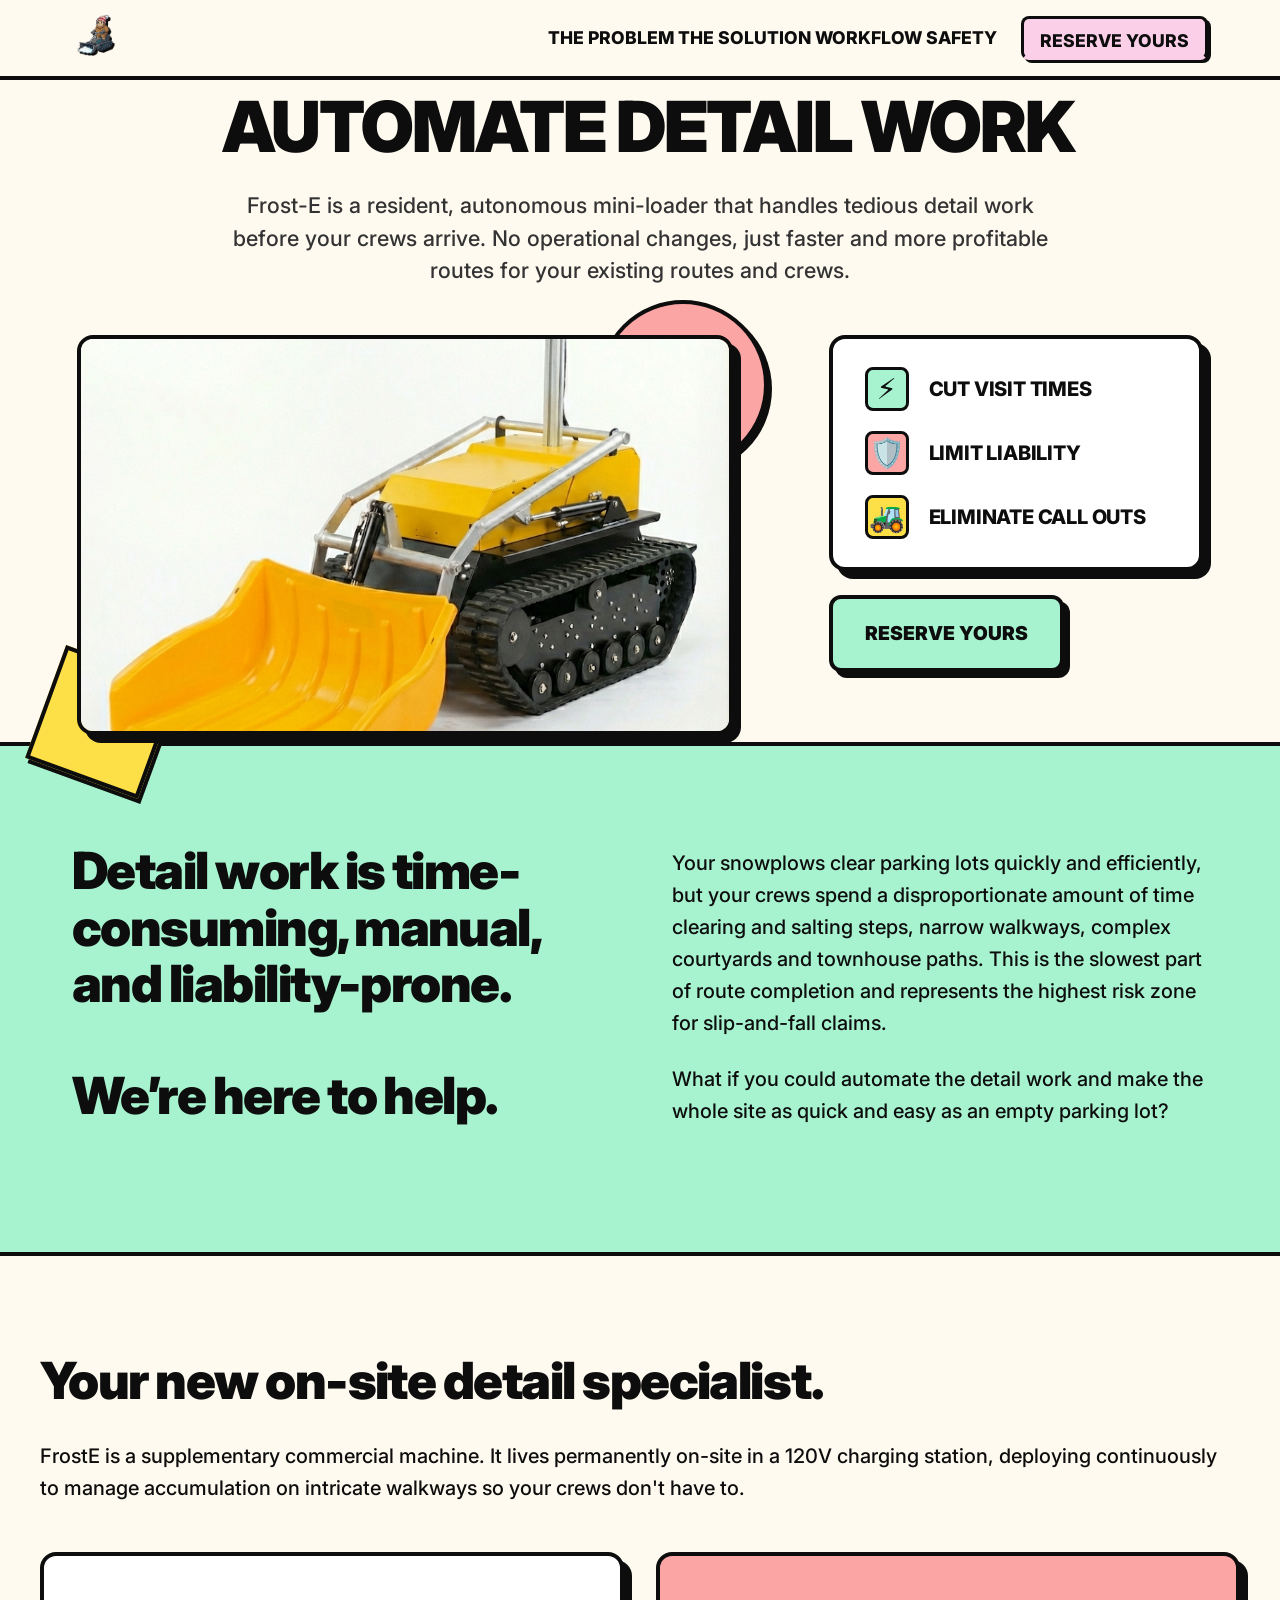
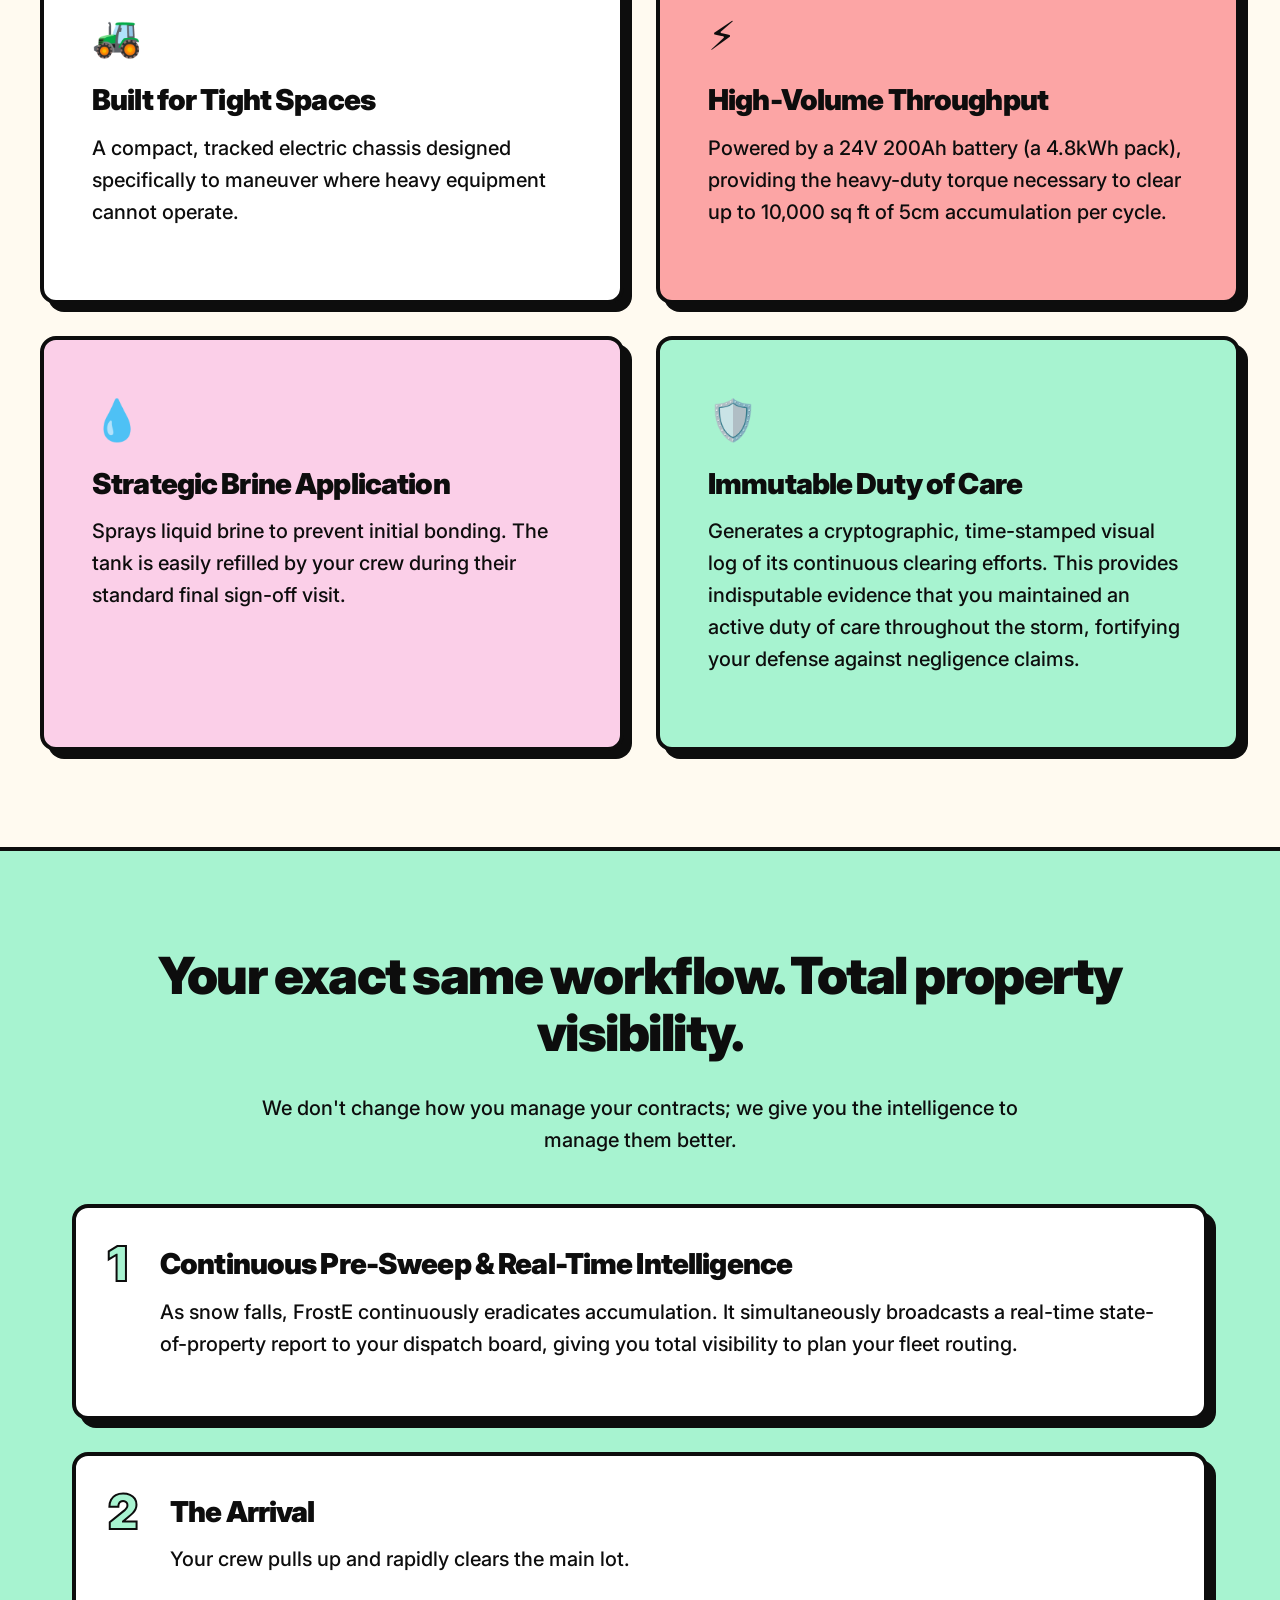
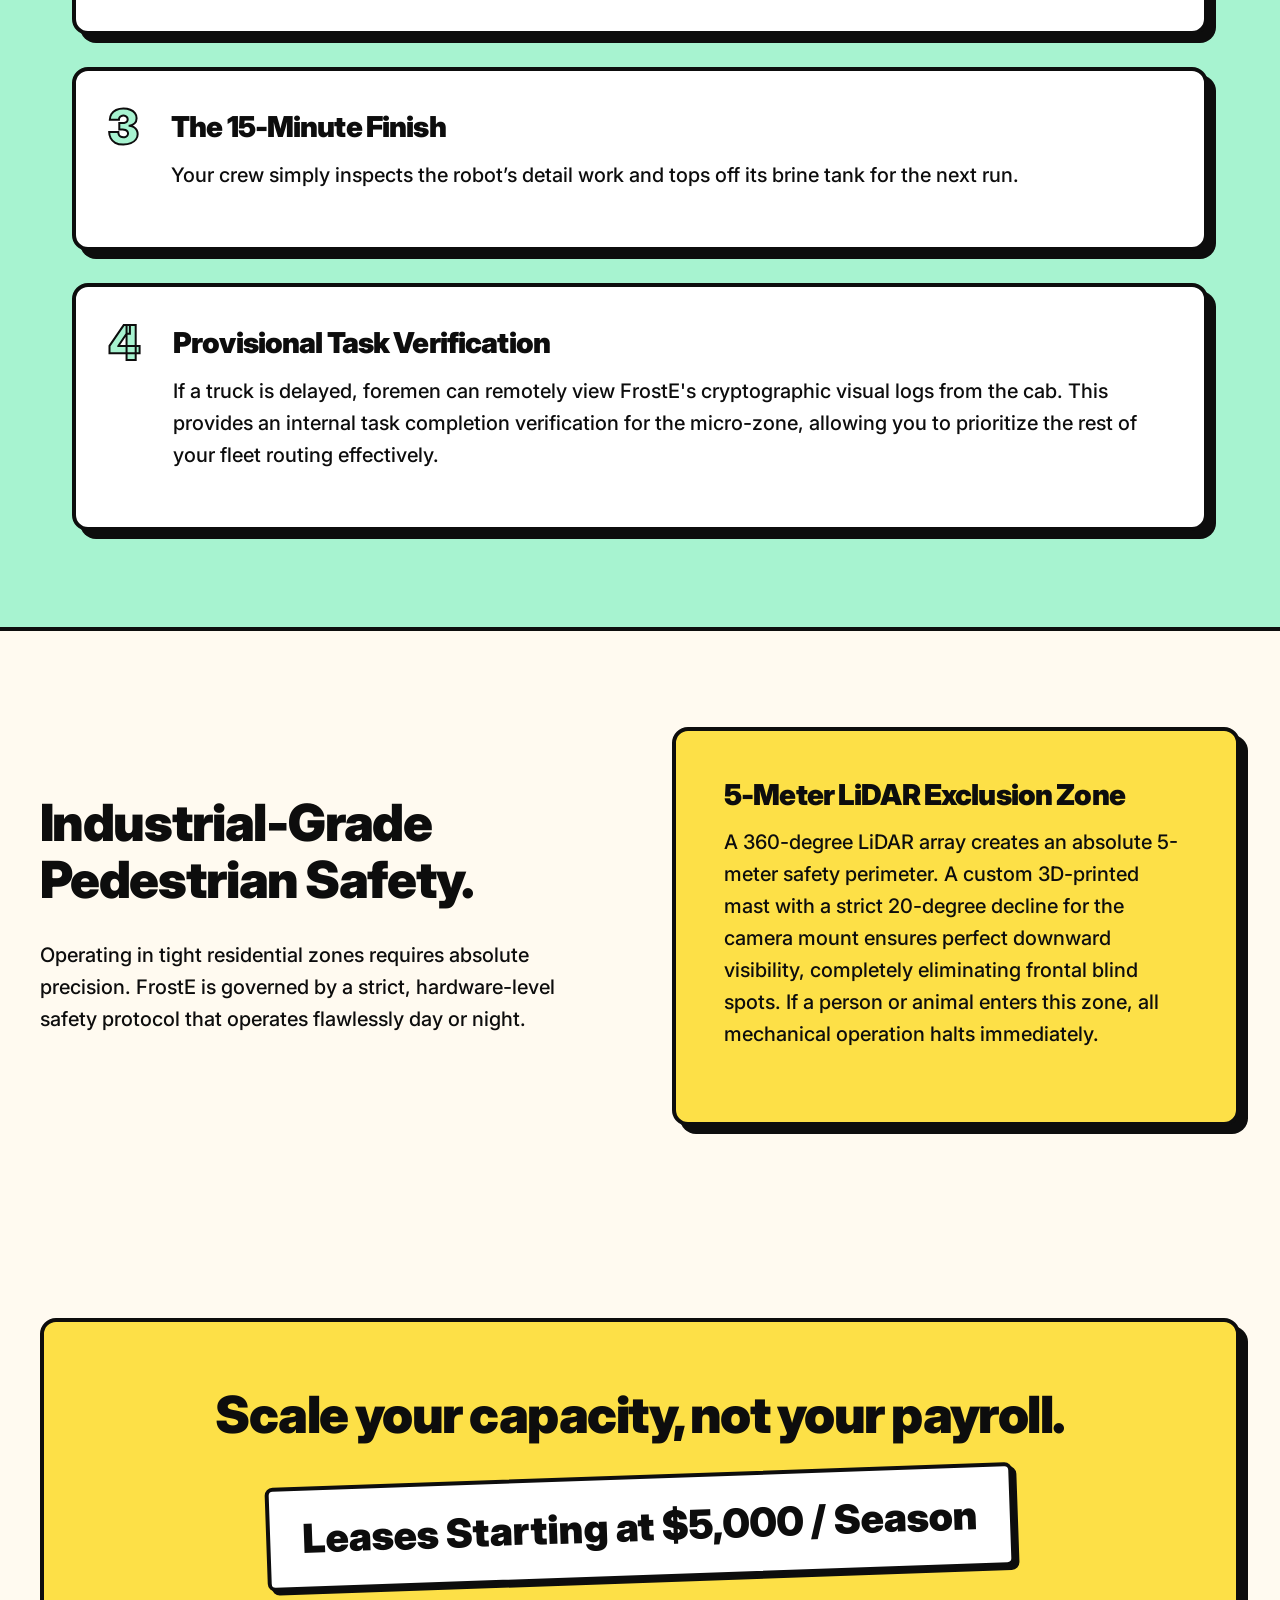
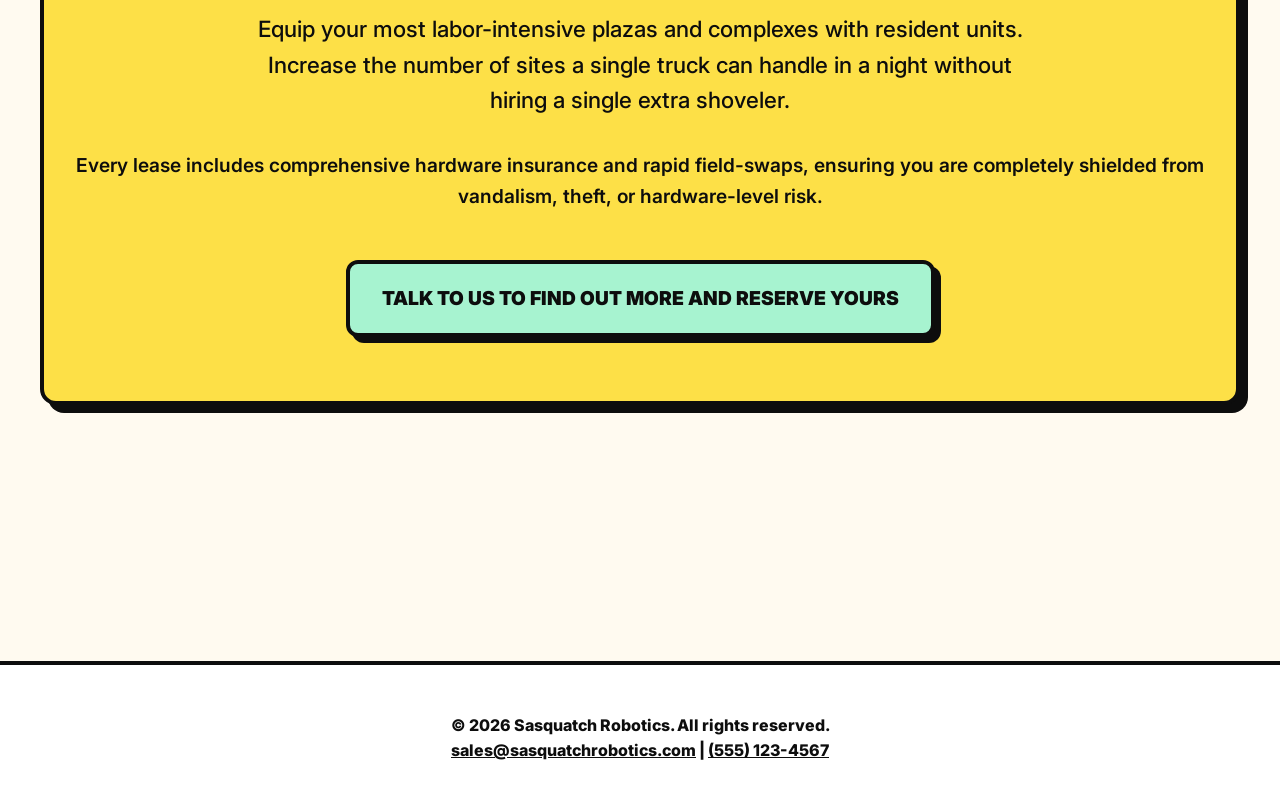
==== index.html @ e0f4153b "initial website" ====
<!DOCTYPE html>
<html lang="en">

<head>
  <meta charset="UTF-8">
  <meta name="viewport" content="width=device-width, initial-scale=1.0">
  <title>Sasquatch Robotics - Zero-Disruption Detail Specialist</title>
  <meta name="description" content="Keep Your Contracts and Workflows. Cut Your Visit Times and Liability with FrostE.">
  <link rel="stylesheet" href="css/style.css">
</head>

<body>

  <!-- Fixed Header -->
  <header class="site-header">
    <div class="container header-inner">
      <a href="index.html">
        <img src="images/logo.png" alt="Sasquatch Robotics" class="header-logo">
      </a>
      <nav class="header-nav">
        <div class="nav-links">
          <a href="#problem">The Problem</a>
          <a href="#solution">The Solution</a>
          <a href="#workflow">Workflow</a>
          <a href="#safety">Safety</a>
        </div>
        <a href="mailto:sales@sasquatchrobotics.com" class="header-cta">Reserve Yours</a>
      </nav>
    </div>
  </header>

  <main>
    <!-- Section 1: The Hero -->
    <section class="container hero">
      <h1 class="hero-headline">Automate detail work</h1>
      <p class="hero-subheadline">Frost-E is a resident, autonomous mini-loader that handles tedious detail work before
        your crews arrive. No operational changes, just faster and more profitable routes for your existing routes
        and crews.
      </p>
      <div class="hero-body">
        <div class="hero-visual">
          <div class="image-wrapper">
            <img src="images/froste.png" alt="FrostE Robot" class="hero-image" />
            <div class="brutal-decoration shape-1"></div>
            <div class="brutal-decoration shape-2"></div>
          </div>
        </div>
        <div class="hero-content">
          <div class="pain-points-card">
            <ul class="pain-points">
              <li class="pain-point-item">
                <span class="pain-point-icon">⚡</span>
                <span class="pain-point-title">Cut visit times</span>
              </li>
              <li class="pain-point-item">
                <span class="pain-point-icon">🛡️</span>
                <span class="pain-point-title">Limit liability</span>
              </li>
              <li class="pain-point-item">
                <span class="pain-point-icon">🚜</span>
                <span class="pain-point-title">Eliminate call outs</span>
              </li>
            </ul>
          </div>
          <div class="hero-actions">
            <a href="mailto:sales@sasquatchrobotics.com" class="brutal-button button-primary">Reserve Yours</a>
          </div>
        </div>
      </div>
    </section>

    <!-- Section 2: The Problem -->
    <section id="problem" class="section-alt">
      <div class="container two-col">
        <div>
          <h2>Detail work is time-consuming, manual, and liability-prone.<br><br>We’re here to help.</h2>
        </div>
        <div>
          <p>
            Your snowplows clear parking lots quickly and efficiently, but your crews spend a disproportionate amount of
            time clearing and salting steps, narrow walkways, complex courtyards and townhouse paths. This is the
            slowest part of route completion and represents the highest risk zone for slip-and-fall claims.</p>
          <p>
            What if you could automate the detail work and make the whole site as quick and easy as an empty parking
            lot?
          </p>
        </div>
      </div>
    </section>

    <!-- Section 3: The Solution -->
    <section id="solution" class="container section-standard">
      <h2>Your new on-site detail specialist.</h2>
      <p>FrostE is a supplementary commercial machine. It lives permanently on-site in a 120V charging station,
        deploying continuously to manage accumulation on intricate walkways so your crews don't have to.</p>

      <div class="features-grid">
        <article class="brutal-card">
          <div class="feature-icon">🚜</div>
          <h3>Built for Tight Spaces</h3>
          <p>A compact, tracked electric chassis designed specifically to maneuver where heavy equipment cannot operate.
          </p>
        </article>

        <article class="brutal-card" style="background-color: var(--secondary-color);">
          <div class="feature-icon">⚡</div>
          <h3>High-Volume Throughput</h3>
          <p>Powered by a 24V 200Ah battery (a 4.8kWh pack), providing the heavy-duty torque necessary to clear up to
            10,000 sq ft of 5cm accumulation per cycle.</p>
        </article>

        <article class="brutal-card" style="background-color: var(--button-color-alt);">
          <div class="feature-icon">💧</div>
          <h3>Strategic Brine Application</h3>
          <p>Sprays liquid brine to prevent initial bonding. The tank is easily refilled by your crew during their
            standard final sign-off visit.</p>
        </article>

        <article class="brutal-card" style="background-color: var(--primary-color);">
          <div class="feature-icon">🛡️</div>
          <h3>Immutable Duty of Care</h3>
          <p>Generates a cryptographic, time-stamped visual log of its continuous clearing efforts. This provides
            indisputable evidence that you maintained an active duty of care throughout the storm, fortifying your
            defense against negligence claims.</p>
        </article>
      </div>
    </section>

    <!-- Section 4: The Workflow -->
    <section id="workflow" class="section-alt">
      <div class="container">
        <h2 style="text-align: center;">Your exact same workflow. Total property visibility.</h2>
        <p style="text-align: center; max-width: 800px; margin: 0 auto 3rem auto;">We don't change how you manage your
          contracts; we give you the intelligence to manage them better.</p>

        <div class="workflow-list">
          <div class="workflow-item">
            <div class="workflow-number">1</div>
            <div class="workflow-content">
              <h3>Continuous Pre-Sweep & Real-Time Intelligence</h3>
              <p>As snow falls, FrostE continuously eradicates accumulation. It simultaneously broadcasts a real-time
                state-of-property report to your dispatch board, giving you total visibility to plan your fleet routing.
              </p>
            </div>
          </div>
          <div class="workflow-item">
            <div class="workflow-number">2</div>
            <div class="workflow-content">
              <h3>The Arrival</h3>
              <p>Your crew pulls up and rapidly clears the main lot.</p>
            </div>
          </div>
          <div class="workflow-item">
            <div class="workflow-number">3</div>
            <div class="workflow-content">
              <h3>The 15-Minute Finish</h3>
              <p>Your crew simply inspects the robot’s detail work and tops off its brine tank for the next run.</p>
            </div>
          </div>
          <div class="workflow-item">
            <div class="workflow-number">4</div>
            <div class="workflow-content">
              <h3>Provisional Task Verification</h3>
              <p>If a truck is delayed, foremen can remotely view FrostE's cryptographic visual logs from the cab. This
                provides an internal task completion verification for the micro-zone, allowing you to prioritize the
                rest of your fleet routing effectively.</p>
            </div>
          </div>
        </div>
      </div>
    </section>

    <!-- Section 5: Uncompromising Safety -->
    <section id="safety" class="container section-standard">
      <div class="two-col">
        <div>
          <h2>Industrial-Grade Pedestrian Safety.</h2>
          <p>Operating in tight residential zones requires absolute precision. FrostE is governed by a strict,
            hardware-level safety protocol that operates flawlessly day or night.</p>
        </div>
        <div>
          <article class="brutal-card" style="background-color: var(--business-color);">
            <h3>5-Meter LiDAR Exclusion Zone</h3>
            <p>A 360-degree LiDAR array creates an absolute 5-meter safety perimeter. A custom 3D-printed mast with a
              strict 20-degree decline for the camera mount ensures perfect downward visibility, completely eliminating
              frontal blind spots. If a person or animal enters this zone, all mechanical operation halts immediately.
            </p>
          </article>
        </div>
      </div>
    </section>

    <!-- Section 6: The Leasing Model -->
    <section id="leasing" class="container section-standard" style="padding-top: 0;">
      <div class="leasing-banner">
        <h2>Scale your capacity, not your payroll.</h2>
        <div class="pricing-badge">Leases Starting at $5,000 / Season</div>
        <p style="font-size: 1.4rem; max-width: 800px; margin: 0 auto 2rem auto;">Equip your most labor-intensive plazas
          and complexes with resident units. Increase the number of sites a single truck can handle in a night without
          hiring a single extra shoveler.</p>
        <p style="font-size: 1.2rem; font-weight: 600; margin-bottom: 3rem;">Every lease includes comprehensive hardware
          insurance and rapid field-swaps, ensuring you are completely shielded from vandalism, theft, or hardware-level
          risk.</p>
        <a href="mailto:sales@sasquatchrobotics.com" class="brutal-button button-primary">Talk to us to find out more
          and reserve yours</a>
      </div>
    </section>
  </main>

  <footer class="site-footer">
    <div class="container">
      &copy; 2026 Sasquatch Robotics. All rights reserved. <br>
      <a href="mailto:sales@sasquatchrobotics.com" style="text-decoration: underline;">sales@sasquatchrobotics.com</a> |
      <a href="tel:5551234567" style="text-decoration: underline;">(555) 123-4567</a>
    </div>
  </footer>

</body>

</html>
---- css/style.css ----
@import url('https://fonts.googleapis.com/css2?family=Inter:wght@400;500;600;800;900&display=swap');

/* Professional Neo-Brutalist Theme Variables */
:root {
  --bg-color: #fffaf0;
  /* Softer Cream background */
  --border-color: #0d0d0d;
  /* Deep black for borders */
  --text-color: #0d0d0d;

  /* Soft vibrant pastels */
  --primary-color: #a7f3d0;
  /* Soft Mint / Emerald */
  --secondary-color: #fca5a5;
  /* Soft Coral / Red */
  --business-color: #fde047;
  /* Soft Yellow */
  --button-color: #a7f3d0;
  --button-color-alt: #fbcfe8;
  /* Soft Pink */

  /* Brutalist utilities */
  --brutal-border: 4px solid var(--border-color);
  --brutal-shadow: 8px 8px 0px 0px var(--border-color);
  --brutal-radius: 16px;
  /* Softness */
}

*,
*::before,
*::after {
  box-sizing: border-box;
  margin: 0;
  padding: 0;
}

body {
  background-color: var(--bg-color);
  color: var(--text-color);
  font-family: 'Inter', system-ui, sans-serif;
  line-height: 1.6;
  padding-top: 80px;
  /* Space for fixed header */
  overflow-x: hidden;
}

a {
  color: inherit;
  text-decoration: none;
}

ul,
ol {
  list-style: none;
}

/* Typography */
h1,
h2,
h3,
h4 {
  font-weight: 900;
  letter-spacing: -0.03em;
  line-height: 1.1;
}

h1 {
  font-size: clamp(3rem, 6vw, 5rem);
  text-transform: uppercase;
  margin-bottom: 1.5rem;
}

h2 {
  font-size: clamp(2.5rem, 4vw, 3.5rem);
  margin-bottom: 2rem;
}

h3 {
  font-size: 1.8rem;
  margin-bottom: 1rem;
}

p {
  font-size: 1.25rem;
  font-weight: 500;
  margin-bottom: 1.5rem;
}

/* Base Container */
.container {
  max-width: 1200px;
  margin: 0 auto;
  padding: 0 2rem;
}

/* Site Header */
.site-header {
  position: fixed;
  top: 0;
  left: 0;
  right: 0;
  height: 80px;
  background-color: var(--bg-color);
  border-bottom: var(--brutal-border);
  z-index: 1000;
  display: flex;
  align-items: center;
}

.header-inner {
  display: flex;
  justify-content: space-between;
  align-items: center;
  width: 100%;
}

.header-logo {
  height: 40px;
  object-fit: contain;
  filter: drop-shadow(2px 2px 0px var(--border-color));
}

.header-nav {
  display: flex;
  gap: 1.5rem;
  align-items: center;
}

.header-nav a {
  font-weight: 800;
  font-size: 1.1rem;
  text-transform: uppercase;
  border-bottom: 3px solid transparent;
  padding-bottom: 2px;
  transition: border-bottom-color 0.2s ease;
}

@media (max-width: 768px) {
  .header-nav .nav-links {
    display: none;
    /* Hide standard links on mobile */
  }
}

.header-nav a:hover {
  border-bottom-color: var(--border-color);
}

.header-cta {
  background-color: var(--button-color-alt);
  padding: 0.5rem 1rem;
  border: 3px solid var(--border-color);
  border-radius: 8px;
  box-shadow: 3px 3px 0px 0px var(--border-color);
  transition: transform 0.1s;
}

.header-cta:hover {
  transform: translate(2px, 2px);
  box-shadow: 1px 1px 0px 0px var(--border-color);
  border-bottom-color: var(--border-color) !important;
}

/* Component: Brutal Buttons */
.brutal-button {
  display: inline-block;
  background-color: var(--button-color);
  color: var(--text-color);
  border: var(--brutal-border);
  border-radius: 12px;
  padding: 1.2rem 2rem;
  font-size: 1.2rem;
  font-weight: 900;
  cursor: pointer;
  box-shadow: 6px 6px 0px 0px var(--border-color);
  transition: all 0.15s ease;
  text-align: center;
  text-transform: uppercase;
}

.button-primary {
  background-color: var(--button-color);
}

.button-secondary {
  background-color: var(--button-color-alt);
}

.brutal-button:hover {
  transform: translate(3px, 3px);
  box-shadow: 3px 3px 0px 0px var(--border-color);
}

.brutal-button:active {
  transform: translate(6px, 6px);
  box-shadow: 0px 0px 0px 0px var(--border-color);
}

/* Component: Brutal Cards */
.brutal-card {
  border: var(--brutal-border);
  border-radius: var(--brutal-radius);
  box-shadow: var(--brutal-shadow);
  padding: 3rem;
  background-color: #fff;
  transition: transform 0.2s cubic-bezier(0.175, 0.885, 0.32, 1.275), box-shadow 0.2s ease;
  height: 100%;
}

.brutal-card:hover {
  transform: translate(-4px, -4px);
  box-shadow: 12px 12px 0px 0px var(--border-color);
}

/* Layout: Section Padding */
.section-standard {
  padding: 6rem 0;
}

.section-alt {
  background-color: var(--primary-color);
  border-top: var(--brutal-border);
  border-bottom: var(--brutal-border);
  padding: 6rem 0;
}

/* Section 1: Hero */
.hero {
  display: flex;
  flex-direction: column;
  justify-content: flex-start;
  min-height: calc(70vh - 80px);
  padding: 1rem 0 2rem 0;
  box-sizing: border-box;
  gap: 1rem;
}

.hero.container {
  max-width: 1350px;
  padding: 0 clamp(2rem, 6vw, 5rem);
}

.hero-headline {
  font-size: clamp(2.5rem, 5.5vw, 4.5rem);
  text-transform: uppercase;
  margin: 0.5rem;
  width: 100%;
  text-align: center;
}

.hero-subheadline {
  font-size: clamp(1.1rem, 2vw, 1.35rem);
  font-weight: 500;
  max-width: 850px;
  margin: 0 auto 2rem auto;
  text-align: center;
  line-height: 1.5;
  color: #333;
}

.hero-body {
  display: flex;
  flex-direction: column;
  gap: 3rem;
  width: 100%;
}

@media (min-width: 900px) {
  .hero-body {
    flex-direction: row;
    align-items: flex-start;
    justify-content: space-between;
    gap: 4rem;
  }
}

.hero-content {
  flex: 0.8;
  z-index: 2;
}

@media (min-width: 900px) {
  .hero-content {
    margin-left: 2rem;
  }
}

.pain-points-card {
  background: #fff;
  border: var(--brutal-border);
  border-radius: var(--brutal-radius);
  box-shadow: var(--brutal-shadow);
  padding: 1.75rem 2rem;
  margin-bottom: 1.5rem;
}

.pain-points {
  display: flex;
  flex-direction: column;
  gap: 1.25rem;
  width: 100%;
}

.pain-point-item {
  display: flex;
  align-items: center;
  gap: 1.25rem;
}

.pain-point-icon {
  font-size: 1.8rem;
  display: flex;
  align-items: center;
  justify-content: center;
  width: 44px;
  height: 44px;
  background-color: var(--primary-color);
  border: 3px solid var(--border-color);
  border-radius: 8px;
  flex-shrink: 0;
}

.pain-point-item:nth-child(2) .pain-point-icon {
  background-color: var(--secondary-color);
}

.pain-point-item:nth-child(3) .pain-point-icon {
  background-color: var(--business-color);
}

.pain-point-title {
  font-size: 1.25rem;
  font-weight: 800;
  text-transform: uppercase;
  letter-spacing: -0.01em;
}

.hero-actions {
  display: flex;
  gap: 1.5rem;
  flex-wrap: wrap;
}

.hero-visual {
  flex: 1.4;
  display: flex;
  justify-content: center;
  align-items: center;
  z-index: 2;
  position: relative;
}

.image-wrapper {
  position: relative;
  width: 100%;
  max-width: 680px;
}

.hero-image {
  width: 100%;
  height: auto;
  max-height: 400px;
  border: var(--brutal-border);
  border-radius: var(--brutal-radius);
  box-shadow: var(--brutal-shadow);
  background: white;
  position: relative;
  z-index: 5;
  object-fit: cover;
}

/* Decorative Brutalist Shapes */
.brutal-decoration {
  position: absolute;
  border: var(--brutal-border);
  z-index: 1;
}

.shape-1 {
  background-color: var(--secondary-color);
  width: 170px;
  height: 170px;
  border-radius: 50%;
  top: -35px;
  right: -35px;
  box-shadow: 4px 4px 0px 0px var(--border-color);
}

.shape-2 {
  background-color: var(--business-color);
  width: 120px;
  height: 120px;
  bottom: -40px;
  left: -35px;
  transform: rotate(20deg);
  box-shadow: 4px 4px 0px 0px var(--border-color);
}

/* Component: Features Grid */
.features-grid {
  display: grid;
  grid-template-columns: 1fr;
  gap: 2rem;
  margin-top: 3rem;
}

@media (min-width: 800px) {
  .features-grid {
    grid-template-columns: 1fr 1fr;
  }
}

.feature-icon {
  font-size: 2.5rem;
  margin-bottom: 1rem;
  display: inline-block;
}

/* Component: Workflow List */
.workflow-list {
  display: flex;
  flex-direction: column;
  gap: 2rem;
  margin-top: 3rem;
}

.workflow-item {
  display: flex;
  gap: 2rem;
  align-items: flex-start;
  background: #fff;
  border: var(--brutal-border);
  border-radius: var(--brutal-radius);
  padding: 2rem;
  box-shadow: var(--brutal-shadow);
}

.workflow-number {
  font-size: 3rem;
  font-weight: 900;
  color: var(--primary-color);
  -webkit-text-stroke: 2px var(--border-color);
  line-height: 1;
}

.workflow-content h3 {
  margin-top: 0.5rem;
}

/* Two-column layout */
.two-col {
  display: grid;
  grid-template-columns: 1fr;
  gap: 4rem;
  align-items: center;
}

@media (min-width: 900px) {
  .two-col {
    grid-template-columns: 1fr 1fr;
  }
}

/* Component: Leasing Banner */
.leasing-banner {
  background-color: var(--business-color);
  border: var(--brutal-border);
  border-radius: var(--brutal-radius);
  padding: 4rem 2rem;
  text-align: center;
  box-shadow: var(--brutal-shadow);
  margin: 6rem 0;
}

.pricing-badge {
  display: inline-block;
  background-color: #fff;
  border: var(--brutal-border);
  padding: 1rem 2rem;
  font-size: 2.5rem;
  font-weight: 900;
  border-radius: 8px;
  transform: rotate(-2deg);
  box-shadow: 4px 4px 0px 0px var(--border-color);
  margin-bottom: 2rem;
}

/* Footer */
.site-footer {
  text-align: center;
  padding: 3rem;
  border-top: var(--brutal-border);
  font-weight: 800;
  margin-top: 4rem;
  background-color: #fff;
}
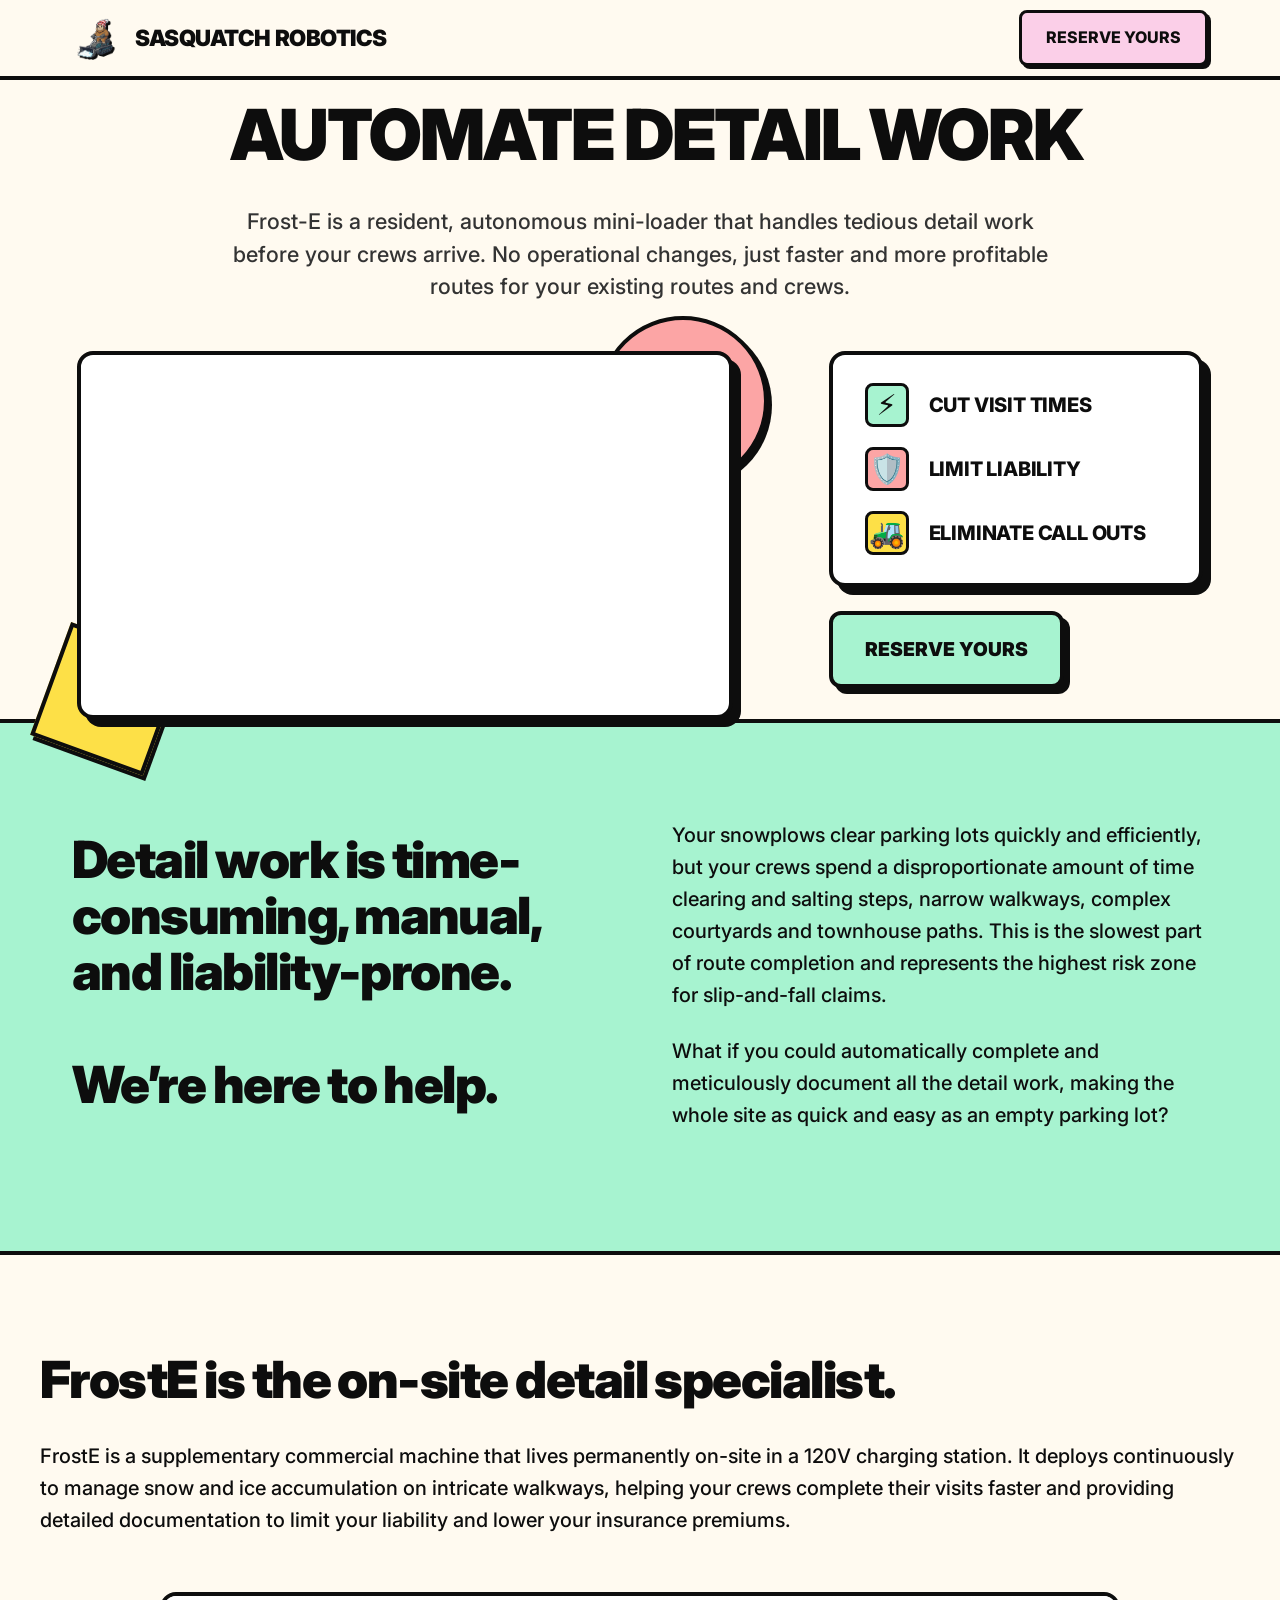
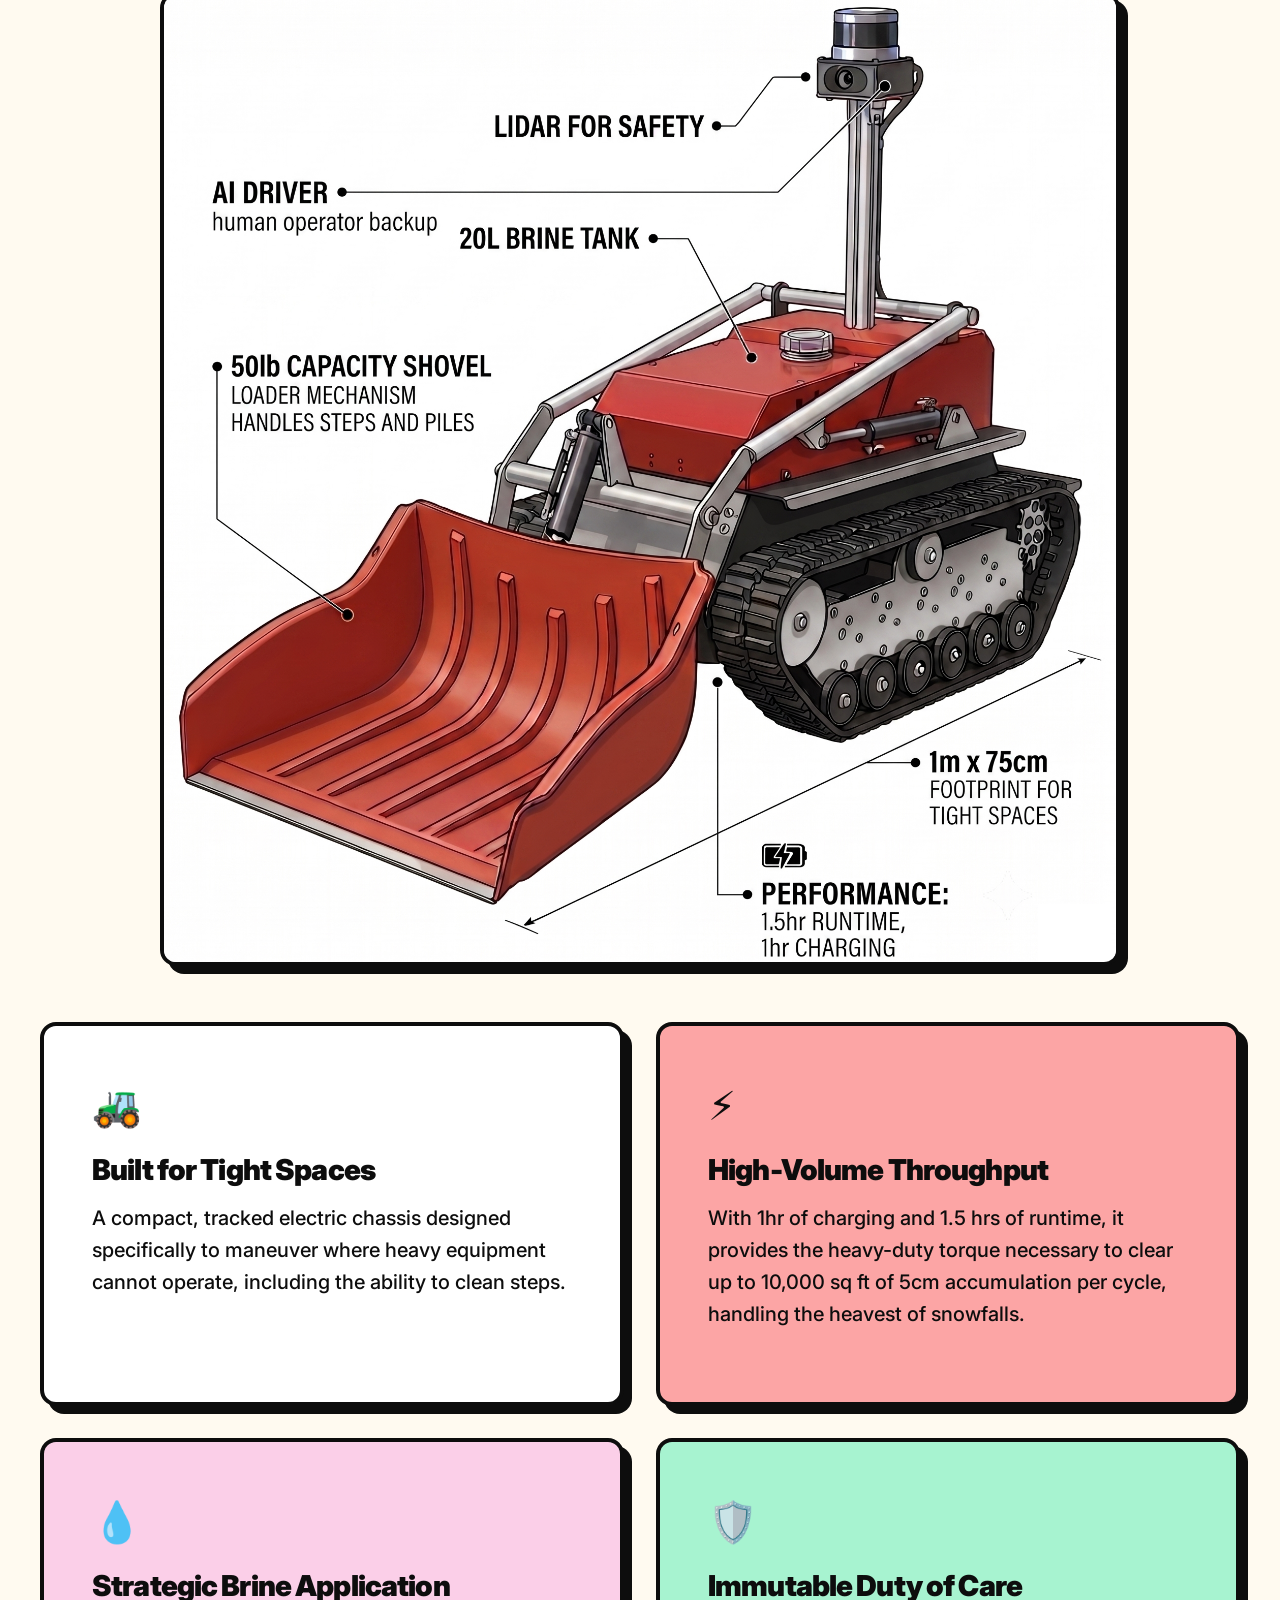
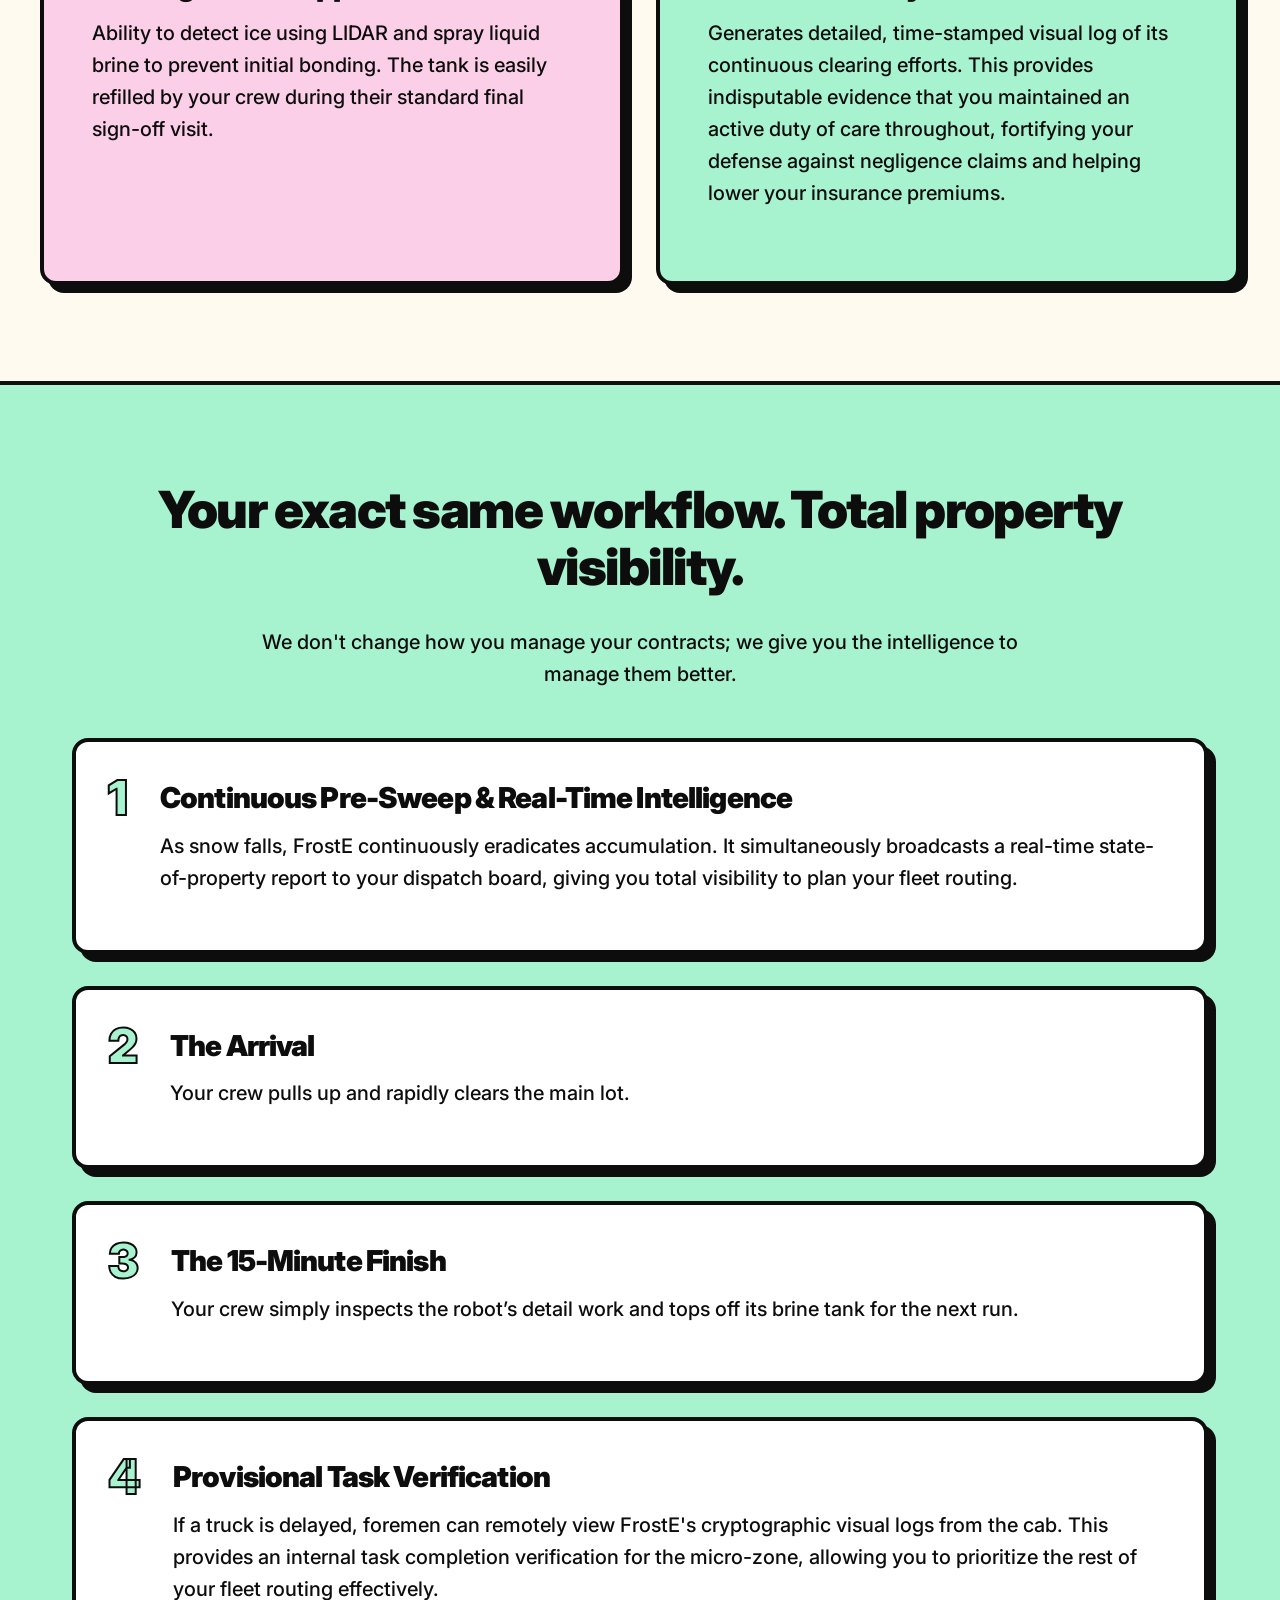
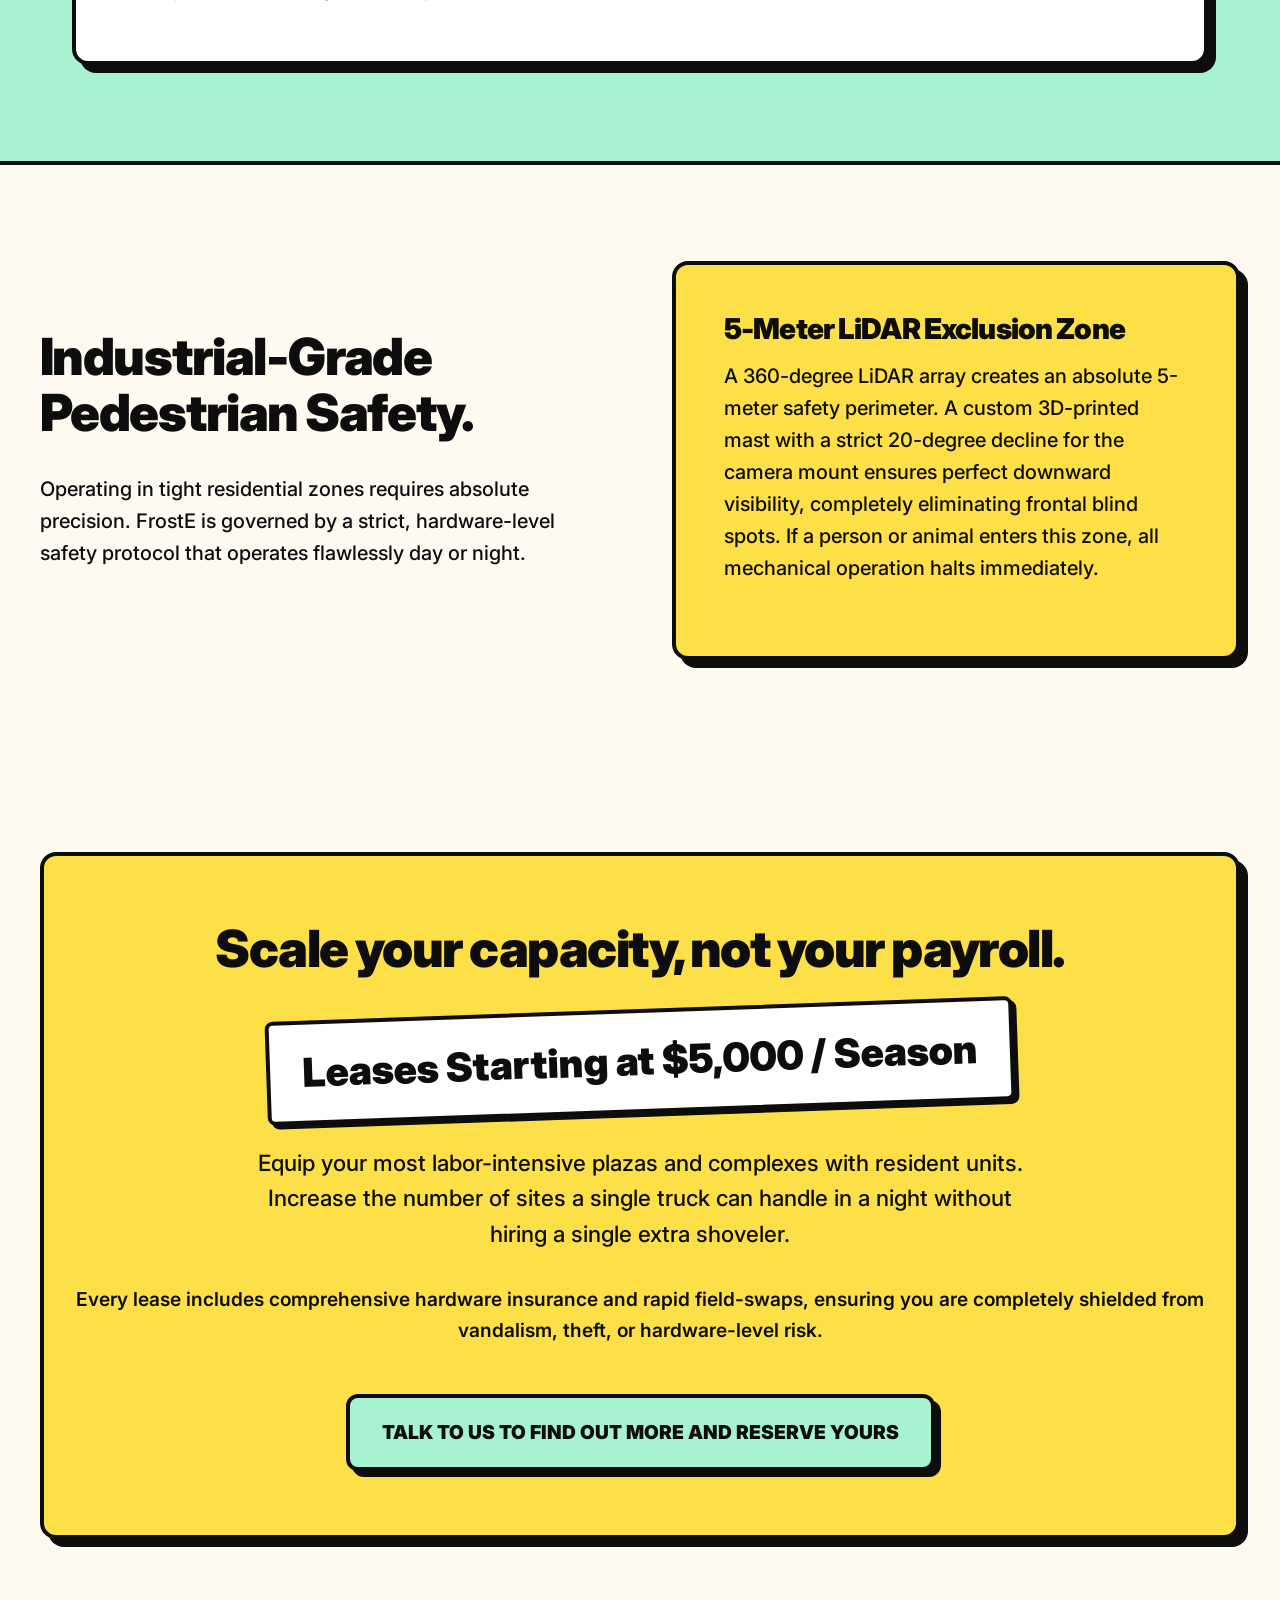
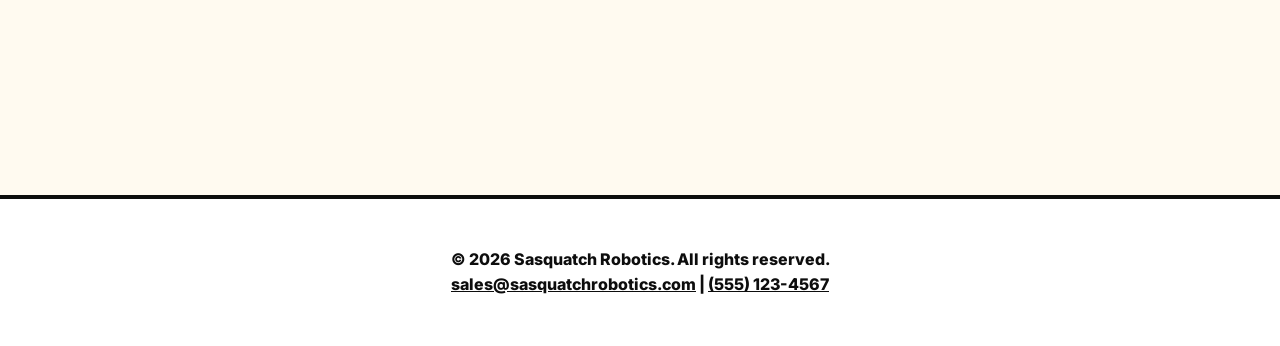
==== commit a88ce961: "finished sections 1, 2 and 3" ====
--- a/index.html
+++ b/index.html
@@ -14,16 +14,11 @@
   <!-- Fixed Header -->
   <header class="site-header">
     <div class="container header-inner">
-      <a href="index.html">
+      <a href="index.html" class="header-brand">
         <img src="images/logo.png" alt="Sasquatch Robotics" class="header-logo">
+        <span class="brand-text">Sasquatch Robotics</span>
       </a>
       <nav class="header-nav">
-        <div class="nav-links">
-          <a href="#problem">The Problem</a>
-          <a href="#solution">The Solution</a>
-          <a href="#workflow">Workflow</a>
-          <a href="#safety">Safety</a>
-        </div>
         <a href="mailto:sales@sasquatchrobotics.com" class="header-cta">Reserve Yours</a>
       </nav>
     </div>
@@ -40,7 +35,10 @@
       <div class="hero-body">
         <div class="hero-visual">
           <div class="image-wrapper">
-            <img src="images/froste.png" alt="FrostE Robot" class="hero-image" />
+            <video class="hero-image" autoplay loop muted playsinline poster="images/froste.png">
+              <source src="images/froste.mp4" type="video/mp4">
+              Your browser does not support the video tag.
+            </video>
             <div class="brutal-decoration shape-1"></div>
             <div class="brutal-decoration shape-2"></div>
           </div>
@@ -81,8 +79,8 @@
             time clearing and salting steps, narrow walkways, complex courtyards and townhouse paths. This is the
             slowest part of route completion and represents the highest risk zone for slip-and-fall claims.</p>
           <p>
-            What if you could automate the detail work and make the whole site as quick and easy as an empty parking
-            lot?
+            What if you could automatically complete and meticulously document all the detail work, making the whole
+            site as quick and easy as an empty parking lot?
           </p>
         </div>
       </div>
@@ -90,38 +88,46 @@
 
     <!-- Section 3: The Solution -->
     <section id="solution" class="container section-standard">
-      <h2>Your new on-site detail specialist.</h2>
-      <p>FrostE is a supplementary commercial machine. It lives permanently on-site in a 120V charging station,
-        deploying continuously to manage accumulation on intricate walkways so your crews don't have to.</p>
+      <h2>FrostE is the on-site detail specialist.</h2>
+      <p>FrostE is a supplementary commercial machine that lives permanently on-site in a 120V charging station. It
+        deploys continuously to manage snow and ice accumulation on intricate walkways, helping your crews complete
+        their visits faster and providing detailed documentation to limit your liability and lower your insurance
+        premiums.</p>
+
+      <div class="diagram-wrapper">
+        <img src="images/diagram.png" alt="FrostE Robot Diagram" class="solution-diagram" />
+      </div>
 
       <div class="features-grid">
         <article class="brutal-card">
           <div class="feature-icon">🚜</div>
           <h3>Built for Tight Spaces</h3>
-          <p>A compact, tracked electric chassis designed specifically to maneuver where heavy equipment cannot operate.
+          <p>A compact, tracked electric chassis designed specifically to maneuver where heavy equipment cannot operate,
+            including the ability to clean steps.
           </p>
         </article>
 
         <article class="brutal-card" style="background-color: var(--secondary-color);">
           <div class="feature-icon">⚡</div>
           <h3>High-Volume Throughput</h3>
-          <p>Powered by a 24V 200Ah battery (a 4.8kWh pack), providing the heavy-duty torque necessary to clear up to
-            10,000 sq ft of 5cm accumulation per cycle.</p>
+          <p>With 1hr of charging and 1.5 hrs of runtime, it provides the heavy-duty torque necessary to clear up to
+            10,000 sq ft of 5cm accumulation per cycle, handling the heavest of snowfalls.</p>
         </article>
 
         <article class="brutal-card" style="background-color: var(--button-color-alt);">
           <div class="feature-icon">💧</div>
           <h3>Strategic Brine Application</h3>
-          <p>Sprays liquid brine to prevent initial bonding. The tank is easily refilled by your crew during their
+          <p>Ability to detect ice using LIDAR and spray liquid brine to prevent initial bonding. The tank is easily
+            refilled by your crew during their
             standard final sign-off visit.</p>
         </article>
 
         <article class="brutal-card" style="background-color: var(--primary-color);">
           <div class="feature-icon">🛡️</div>
           <h3>Immutable Duty of Care</h3>
-          <p>Generates a cryptographic, time-stamped visual log of its continuous clearing efforts. This provides
-            indisputable evidence that you maintained an active duty of care throughout the storm, fortifying your
-            defense against negligence claims.</p>
+          <p>Generates detailed, time-stamped visual log of its continuous clearing efforts. This provides
+            indisputable evidence that you maintained an active duty of care throughout, fortifying your
+            defense against negligence claims and helping lower your insurance premiums.</p>
         </article>
       </div>
     </section>
--- a/css/style.css
+++ b/css/style.css
@@ -114,6 +114,21 @@
   width: 100%;
 }
 
+.header-brand {
+  display: flex;
+  align-items: center;
+  gap: 0.75rem;
+  text-decoration: none;
+}
+
+.brand-text {
+  font-size: clamp(1.1rem, 2.5vw, 1.4rem);
+  font-weight: 900;
+  text-transform: uppercase;
+  letter-spacing: -0.02em;
+  color: var(--text-color);
+}
+
 .header-logo {
   height: 40px;
   object-fit: contain;
@@ -122,43 +137,25 @@
 
 .header-nav {
   display: flex;
-  gap: 1.5rem;
-  align-items: center;
-}
-
-.header-nav a {
-  font-weight: 800;
-  font-size: 1.1rem;
-  text-transform: uppercase;
-  border-bottom: 3px solid transparent;
-  padding-bottom: 2px;
-  transition: border-bottom-color 0.2s ease;
-}
-
-@media (max-width: 768px) {
-  .header-nav .nav-links {
-    display: none;
-    /* Hide standard links on mobile */
-  }
-}
-
-.header-nav a:hover {
-  border-bottom-color: var(--border-color);
+  align-items: center;
 }
 
 .header-cta {
   background-color: var(--button-color-alt);
-  padding: 0.5rem 1rem;
+  padding: 0.75rem 1.5rem;
   border: 3px solid var(--border-color);
   border-radius: 8px;
   box-shadow: 3px 3px 0px 0px var(--border-color);
   transition: transform 0.1s;
+  white-space: nowrap;
+  font-weight: 800;
+  text-transform: uppercase;
+  font-size: 1rem;
 }
 
 .header-cta:hover {
   transform: translate(2px, 2px);
   box-shadow: 1px 1px 0px 0px var(--border-color);
-  border-bottom-color: var(--border-color) !important;
 }
 
 /* Component: Brutal Buttons */
@@ -243,7 +240,7 @@
 .hero-headline {
   font-size: clamp(2.5rem, 5.5vw, 4.5rem);
   text-transform: uppercase;
-  margin: 0.5rem;
+  margin: 1rem;
   width: 100%;
   text-align: center;
 }
@@ -354,12 +351,13 @@
   position: relative;
   width: 100%;
   max-width: 680px;
+  aspect-ratio: 16 / 9;
 }
 
 .hero-image {
-  width: 100%;
-  height: auto;
-  max-height: 400px;
+  display: block;
+  width: 100%;
+  height: 100%;
   border: var(--brutal-border);
   border-radius: var(--brutal-radius);
   box-shadow: var(--brutal-shadow);
@@ -391,9 +389,26 @@
   width: 120px;
   height: 120px;
   bottom: -40px;
-  left: -35px;
+  left: -30px;
   transform: rotate(20deg);
   box-shadow: 4px 4px 0px 0px var(--border-color);
+}
+
+.diagram-wrapper {
+  margin: 3.5rem auto;
+  text-align: center;
+  max-width: 960px;
+  width: 100%;
+}
+
+.solution-diagram {
+  width: 100%;
+  height: auto;
+  border: var(--brutal-border);
+  border-radius: var(--brutal-radius);
+  box-shadow: var(--brutal-shadow);
+  background: white;
+  display: block;
 }
 
 /* Component: Features Grid */
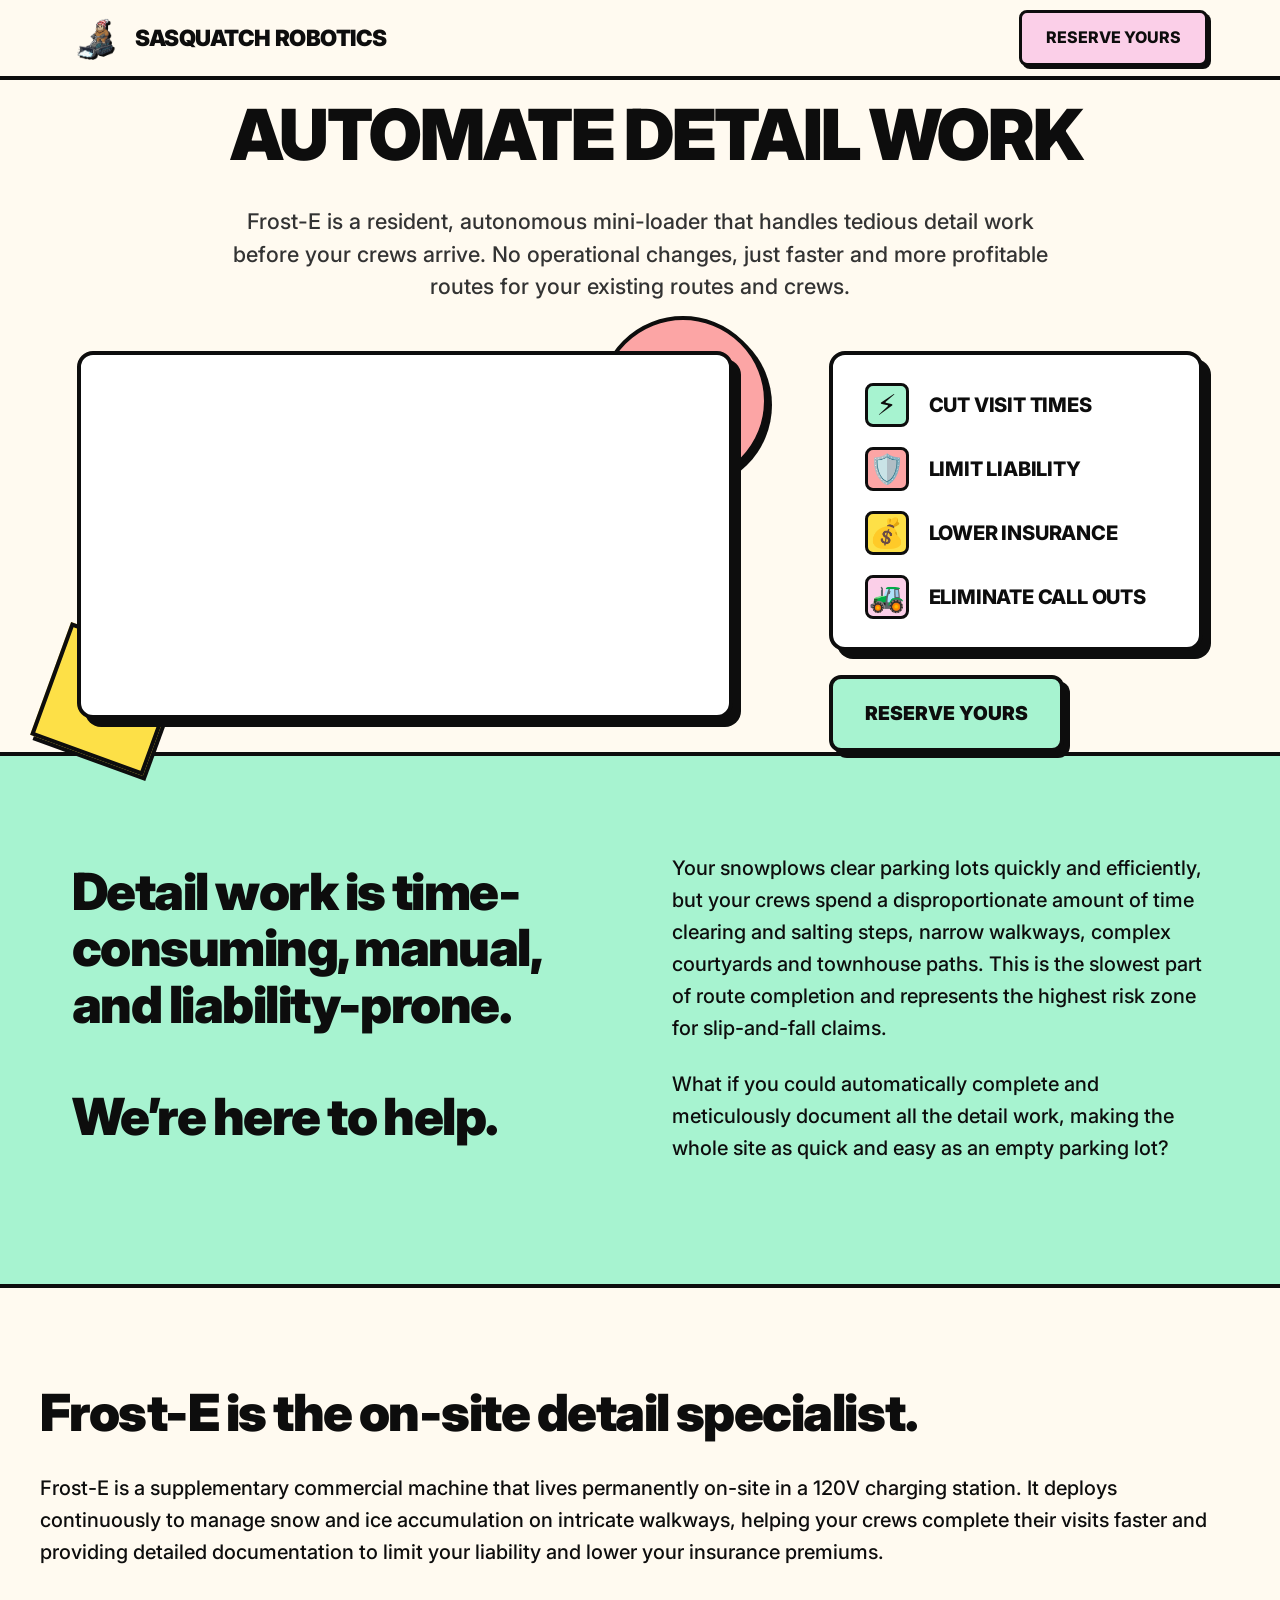
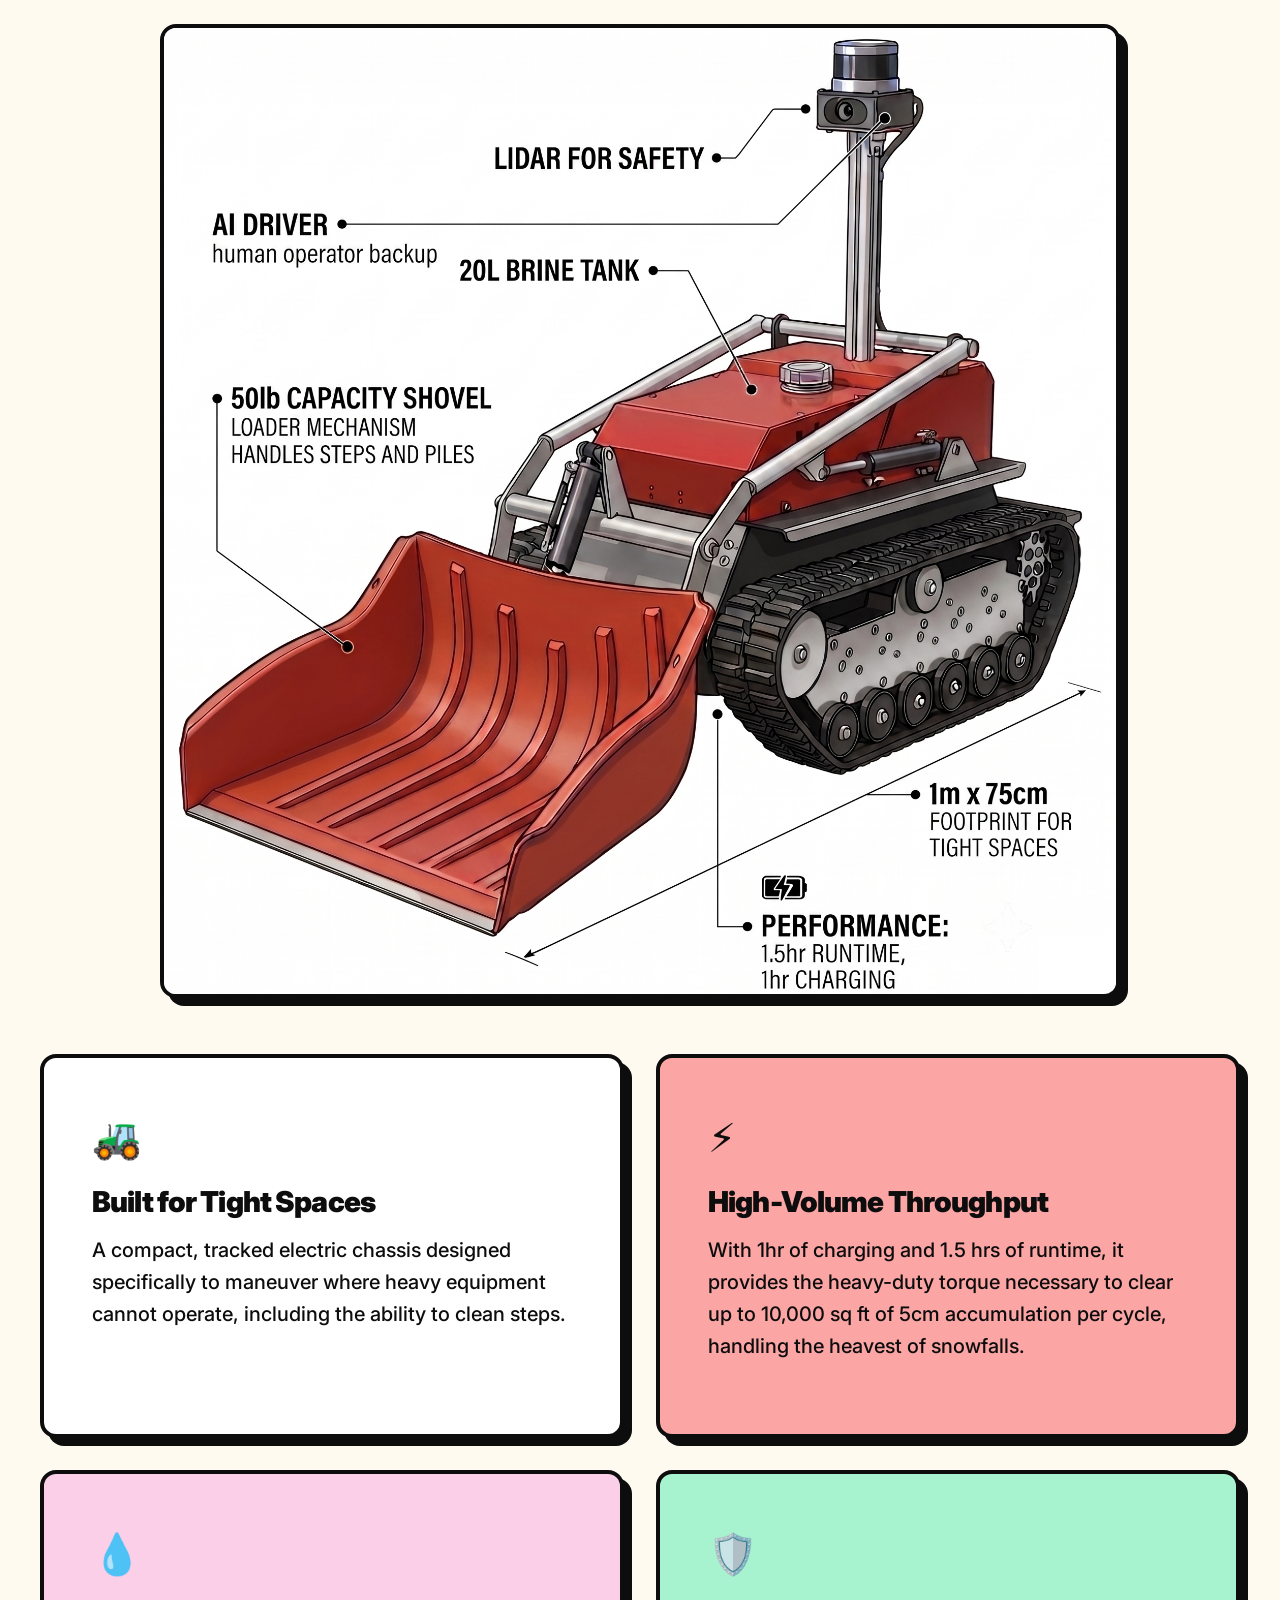
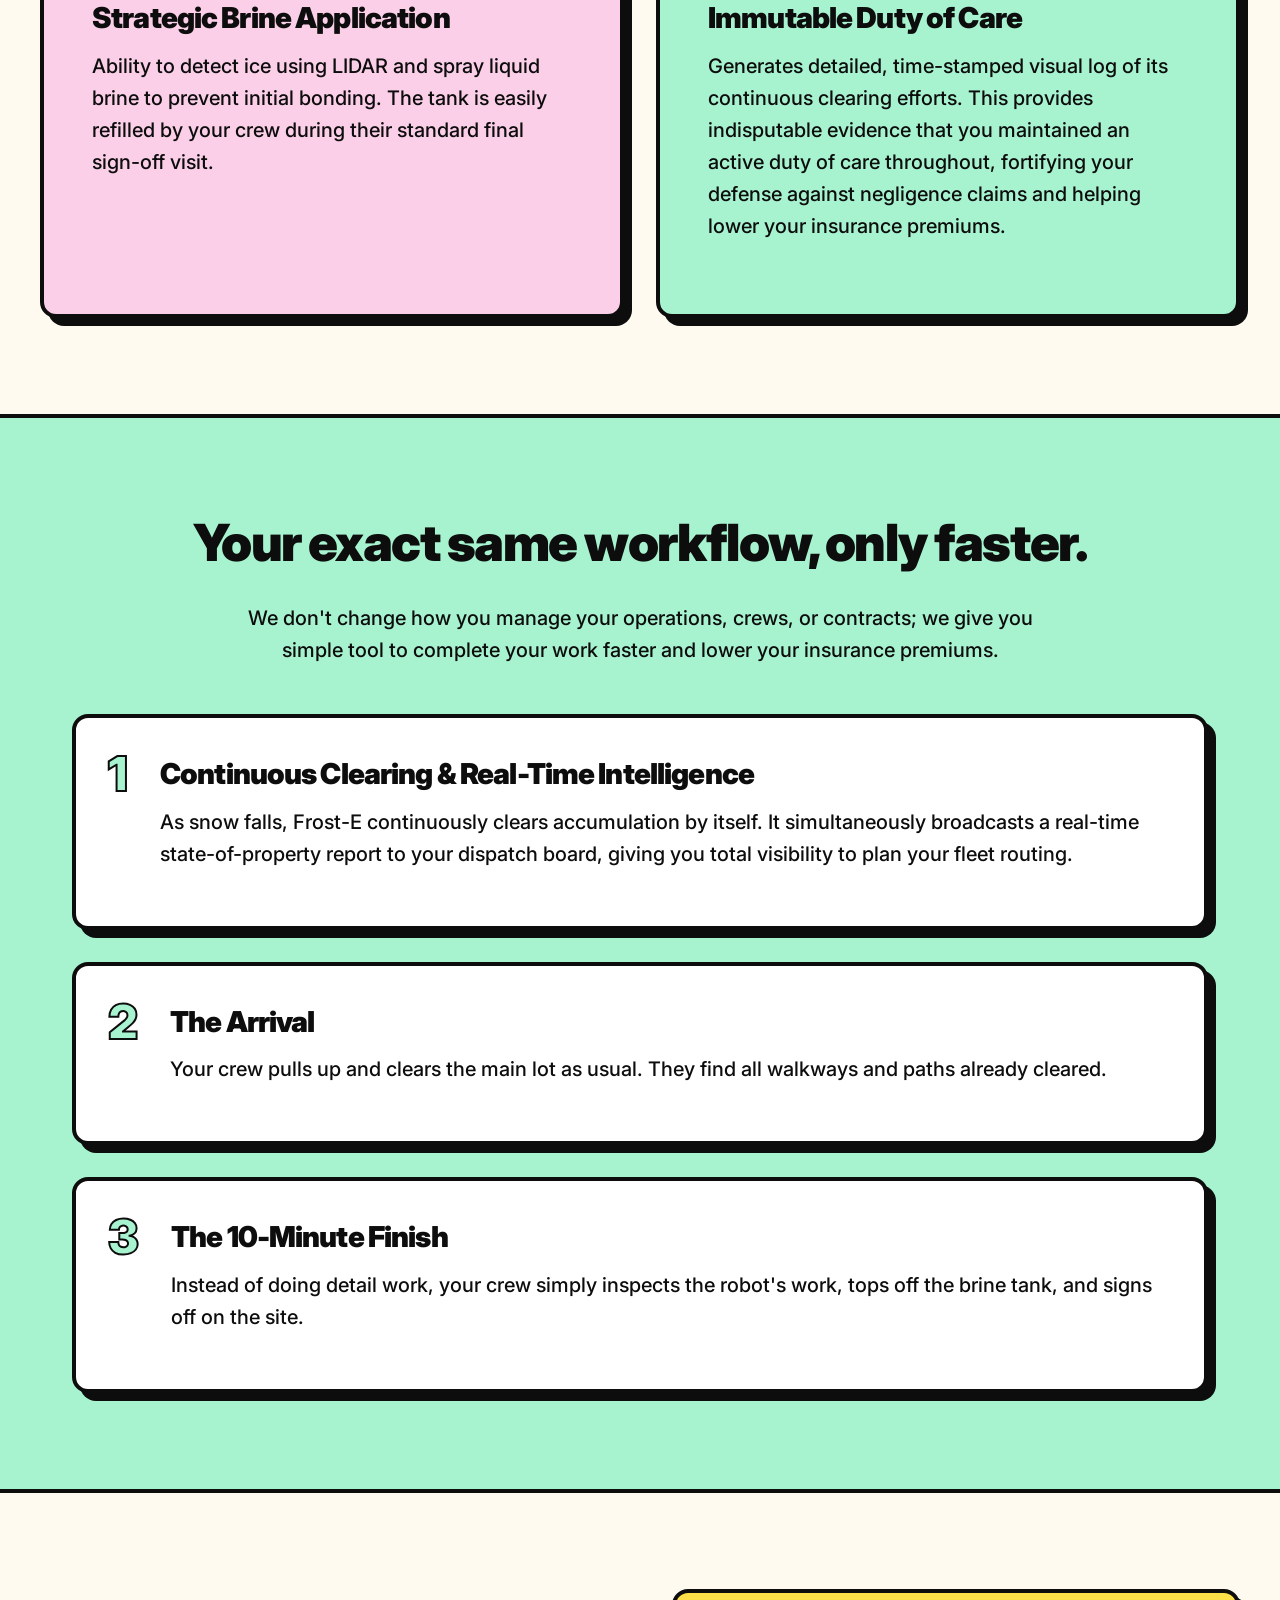
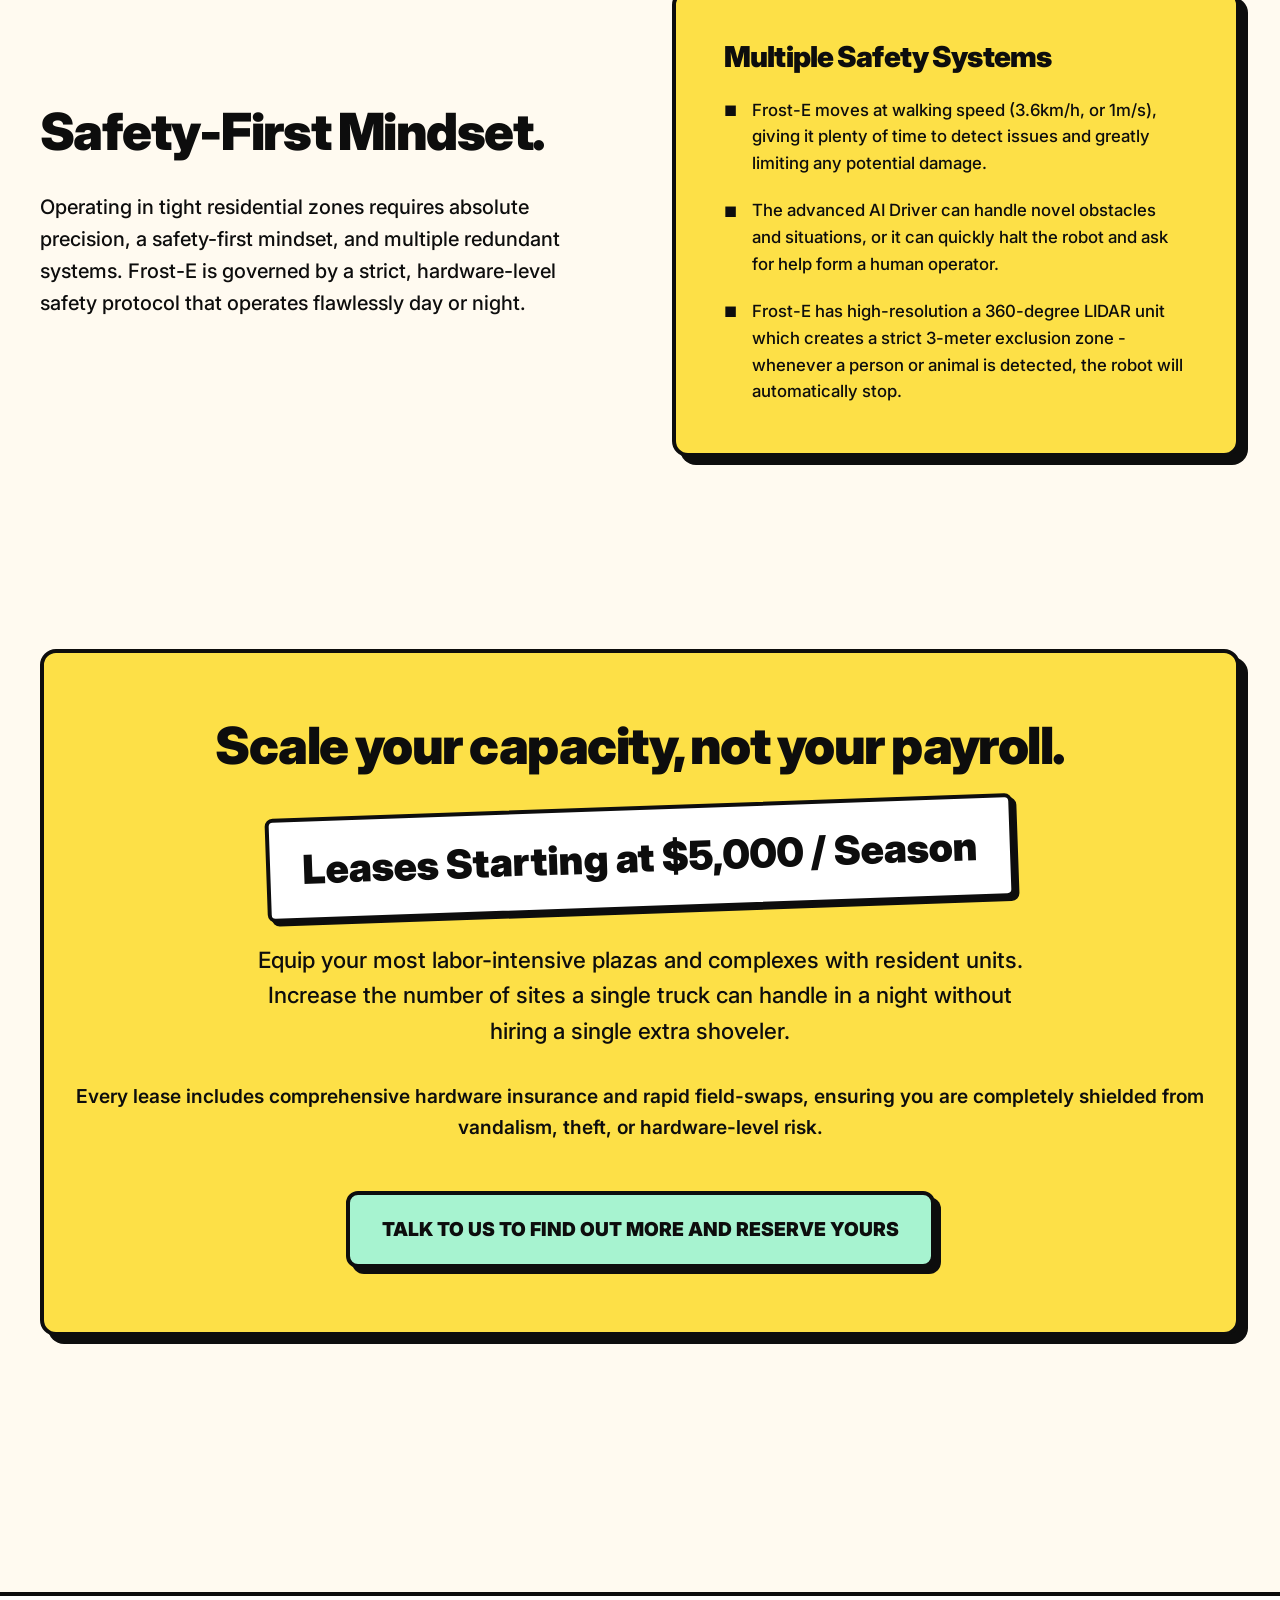
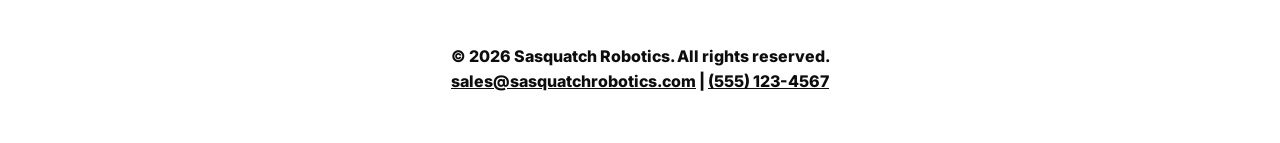
==== commit 1d4026b3: "Finished initial copy and design" ====
--- a/index.html
+++ b/index.html
@@ -54,6 +54,11 @@
                 <span class="pain-point-icon">🛡️</span>
                 <span class="pain-point-title">Limit liability</span>
               </li>
+
+              <li class="pain-point-item">
+                <span class="pain-point-icon">💰</span>
+                <span class="pain-point-title">Lower insurance</span>
+              </li>
               <li class="pain-point-item">
                 <span class="pain-point-icon">🚜</span>
                 <span class="pain-point-title">Eliminate call outs</span>
@@ -88,8 +93,8 @@
 
     <!-- Section 3: The Solution -->
     <section id="solution" class="container section-standard">
-      <h2>FrostE is the on-site detail specialist.</h2>
-      <p>FrostE is a supplementary commercial machine that lives permanently on-site in a 120V charging station. It
+      <h2>Frost-E is the on-site detail specialist.</h2>
+      <p>Frost-E is a supplementary commercial machine that lives permanently on-site in a 120V charging station. It
         deploys continuously to manage snow and ice accumulation on intricate walkways, helping your crews complete
         their visits faster and providing detailed documentation to limit your liability and lower your insurance
         premiums.</p>
@@ -135,16 +140,18 @@
     <!-- Section 4: The Workflow -->
     <section id="workflow" class="section-alt">
       <div class="container">
-        <h2 style="text-align: center;">Your exact same workflow. Total property visibility.</h2>
+        <h2 style="text-align: center;">Your exact same workflow, only faster.</h2>
         <p style="text-align: center; max-width: 800px; margin: 0 auto 3rem auto;">We don't change how you manage your
-          contracts; we give you the intelligence to manage them better.</p>
+          operations, crews, or contracts; we give you simple tool to complete your work faster and lower your
+          insurance premiums.</p>
 
         <div class="workflow-list">
           <div class="workflow-item">
             <div class="workflow-number">1</div>
             <div class="workflow-content">
-              <h3>Continuous Pre-Sweep & Real-Time Intelligence</h3>
-              <p>As snow falls, FrostE continuously eradicates accumulation. It simultaneously broadcasts a real-time
+              <h3>Continuous Clearing & Real-Time Intelligence</h3>
+              <p>As snow falls, Frost-E continuously clears accumulation by itself. It simultaneously broadcasts a
+                real-time
                 state-of-property report to your dispatch board, giving you total visibility to plan your fleet routing.
               </p>
             </div>
@@ -153,23 +160,16 @@
             <div class="workflow-number">2</div>
             <div class="workflow-content">
               <h3>The Arrival</h3>
-              <p>Your crew pulls up and rapidly clears the main lot.</p>
+              <p>Your crew pulls up and clears the main lot as usual. They find all walkways and paths already cleared.
+              </p>
             </div>
           </div>
           <div class="workflow-item">
             <div class="workflow-number">3</div>
             <div class="workflow-content">
-              <h3>The 15-Minute Finish</h3>
-              <p>Your crew simply inspects the robot’s detail work and tops off its brine tank for the next run.</p>
-            </div>
-          </div>
-          <div class="workflow-item">
-            <div class="workflow-number">4</div>
-            <div class="workflow-content">
-              <h3>Provisional Task Verification</h3>
-              <p>If a truck is delayed, foremen can remotely view FrostE's cryptographic visual logs from the cab. This
-                provides an internal task completion verification for the micro-zone, allowing you to prioritize the
-                rest of your fleet routing effectively.</p>
+              <h3>The 10-Minute Finish</h3>
+              <p>Instead of doing detail work, your crew simply inspects the robot's work, tops off the brine tank, and
+                signs off on the site.</p>
             </div>
           </div>
         </div>
@@ -180,19 +180,30 @@
     <section id="safety" class="container section-standard">
       <div class="two-col">
         <div>
-          <h2>Industrial-Grade Pedestrian Safety.</h2>
-          <p>Operating in tight residential zones requires absolute precision. FrostE is governed by a strict,
+          <h2>Safety-First Mindset.</h2>
+          <p>Operating in tight residential zones requires absolute precision, a safety-first mindset, and multiple
+            redundant systems. Frost-E is governed by a strict,
             hardware-level safety protocol that operates flawlessly day or night.</p>
         </div>
-        <div>
-          <article class="brutal-card" style="background-color: var(--business-color);">
-            <h3>5-Meter LiDAR Exclusion Zone</h3>
-            <p>A 360-degree LiDAR array creates an absolute 5-meter safety perimeter. A custom 3D-printed mast with a
-              strict 20-degree decline for the camera mount ensures perfect downward visibility, completely eliminating
-              frontal blind spots. If a person or animal enters this zone, all mechanical operation halts immediately.
-            </p>
-          </article>
-        </div>
+        <article class="brutal-card brutal-card-static" style="background-color: var(--business-color);">
+          <h3>Multiple Safety Systems</h3>
+          <ul class="safety-list">
+            <li>
+              Frost-E moves at walking speed (3.6km/h, or 1m/s), giving it plenty of time to detect issues and greatly
+              limiting any potential damage.
+            </li>
+            <li>
+              The advanced AI Driver
+              can handle novel obstacles and situations, or it can quickly halt
+              the robot and ask for help form a human operator.
+            </li>
+            <li>
+              Frost-E has high-resolution a 360-degree
+              LIDAR unit which creates a strict 3-meter exclusion zone - whenever a person or animal is detected, the
+              robot will automatically stop.
+            </li>
+          </ul>
+        </article>
       </div>
     </section>
 
--- a/css/style.css
+++ b/css/style.css
@@ -325,6 +325,10 @@
   background-color: var(--business-color);
 }
 
+.pain-point-item:nth-child(4) .pain-point-icon {
+  background-color: var(--button-color-alt);
+}
+
 .pain-point-title {
   font-size: 1.25rem;
   font-weight: 800;
@@ -508,4 +512,37 @@
   font-weight: 800;
   margin-top: 4rem;
   background-color: #fff;
+}
+
+/* Static Brutal Card (no hover effect) */
+.brutal-card-static:hover {
+  transform: none;
+  box-shadow: var(--brutal-shadow);
+}
+
+/* Styled List Items */
+.safety-list {
+  list-style: none;
+  padding: 0;
+  margin: 1.5rem 0 0 0;
+  display: flex;
+  flex-direction: column;
+  gap: 1.25rem;
+}
+
+.safety-list li {
+  position: relative;
+  padding-left: 1.75rem;
+  font-size: 1.05rem;
+  line-height: 1.6;
+  font-weight: 500;
+}
+
+.safety-list li::before {
+  content: "■";
+  position: absolute;
+  left: 0;
+  top: 0.15rem;
+  font-size: 0.9rem;
+  color: var(--border-color);
 }
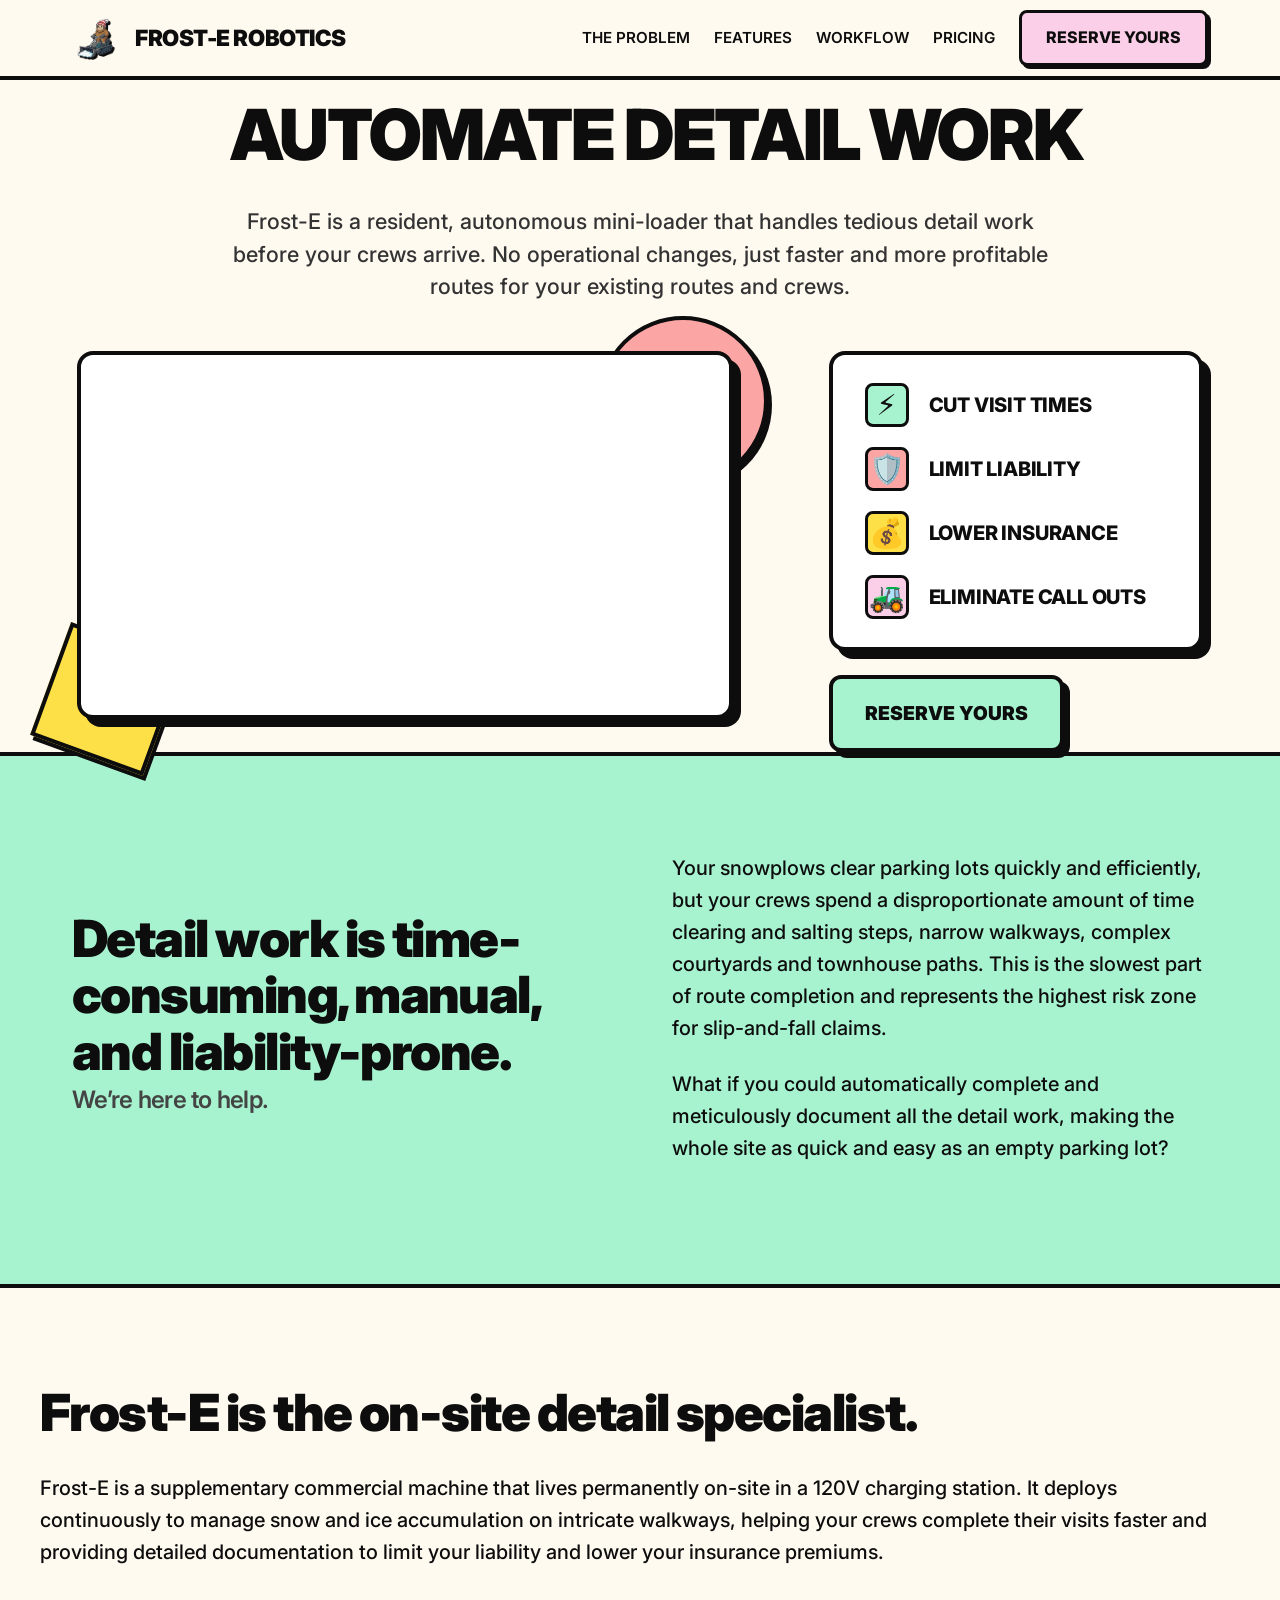
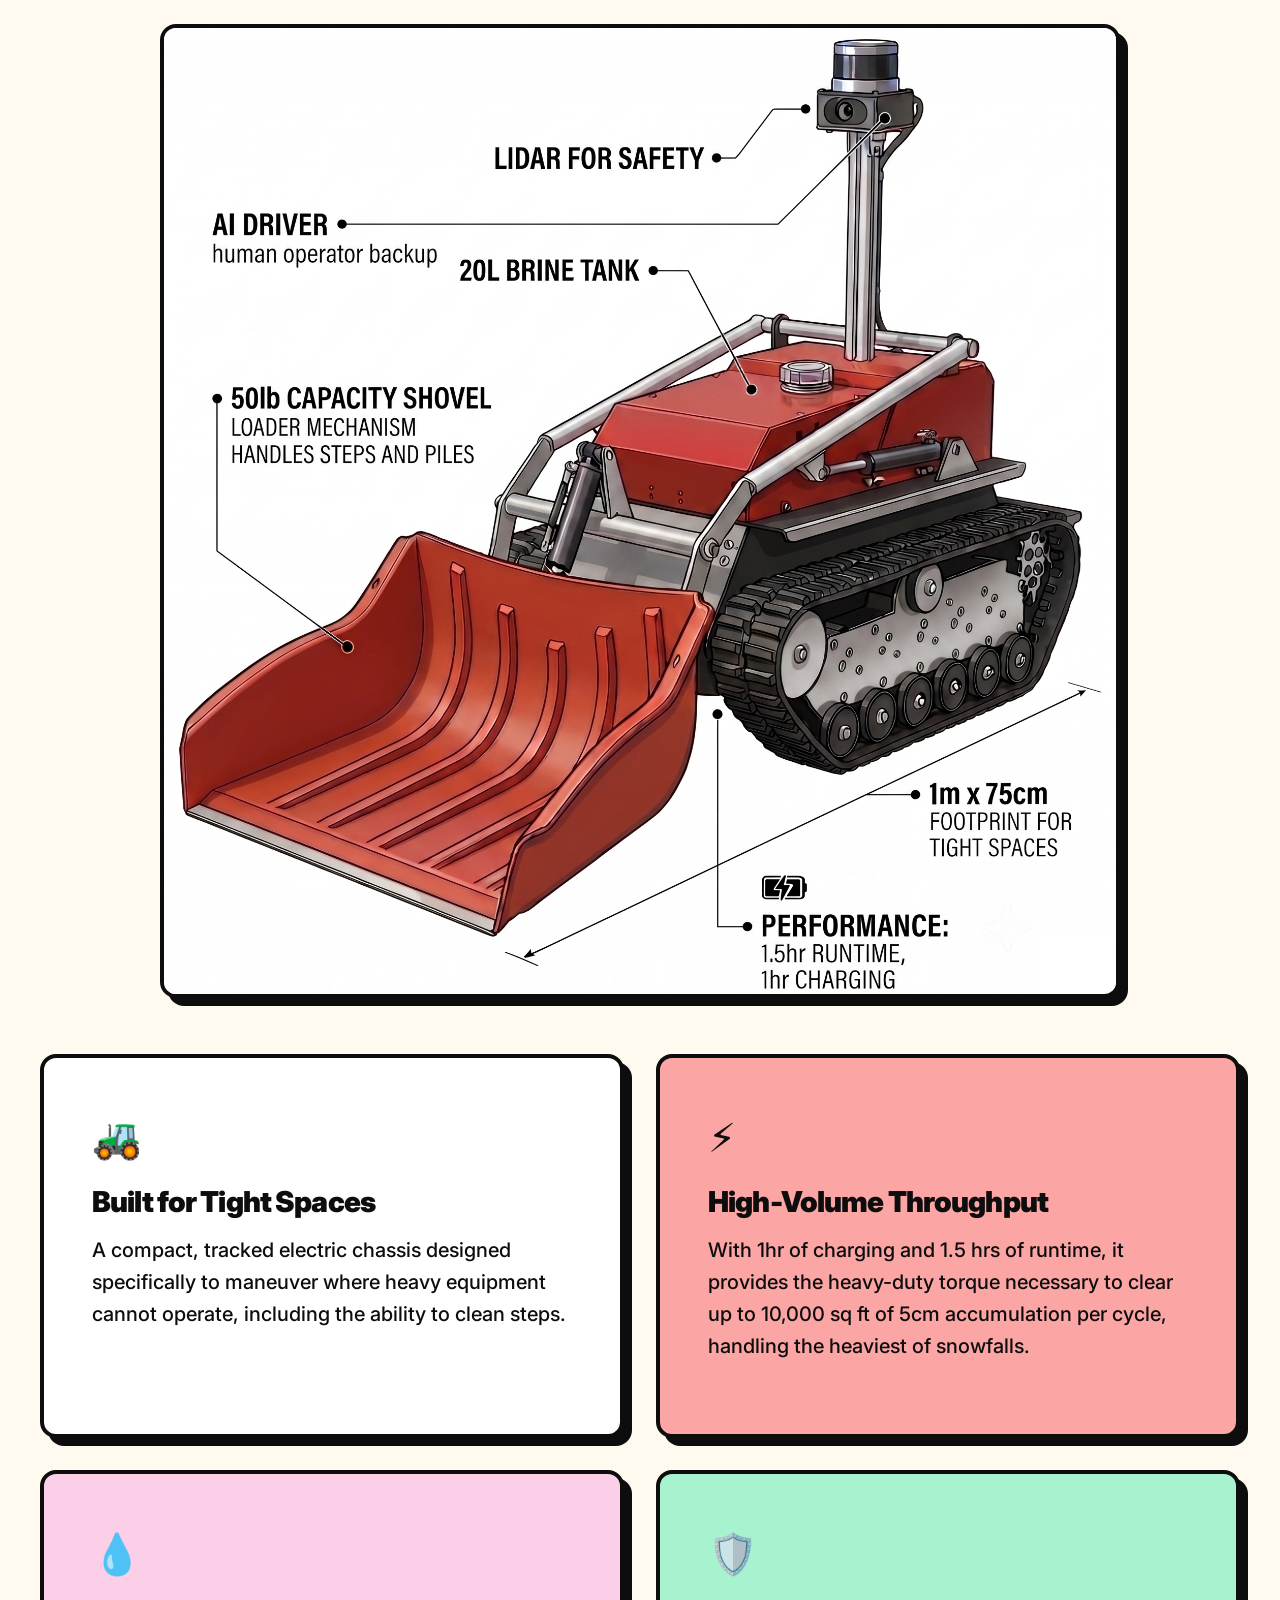
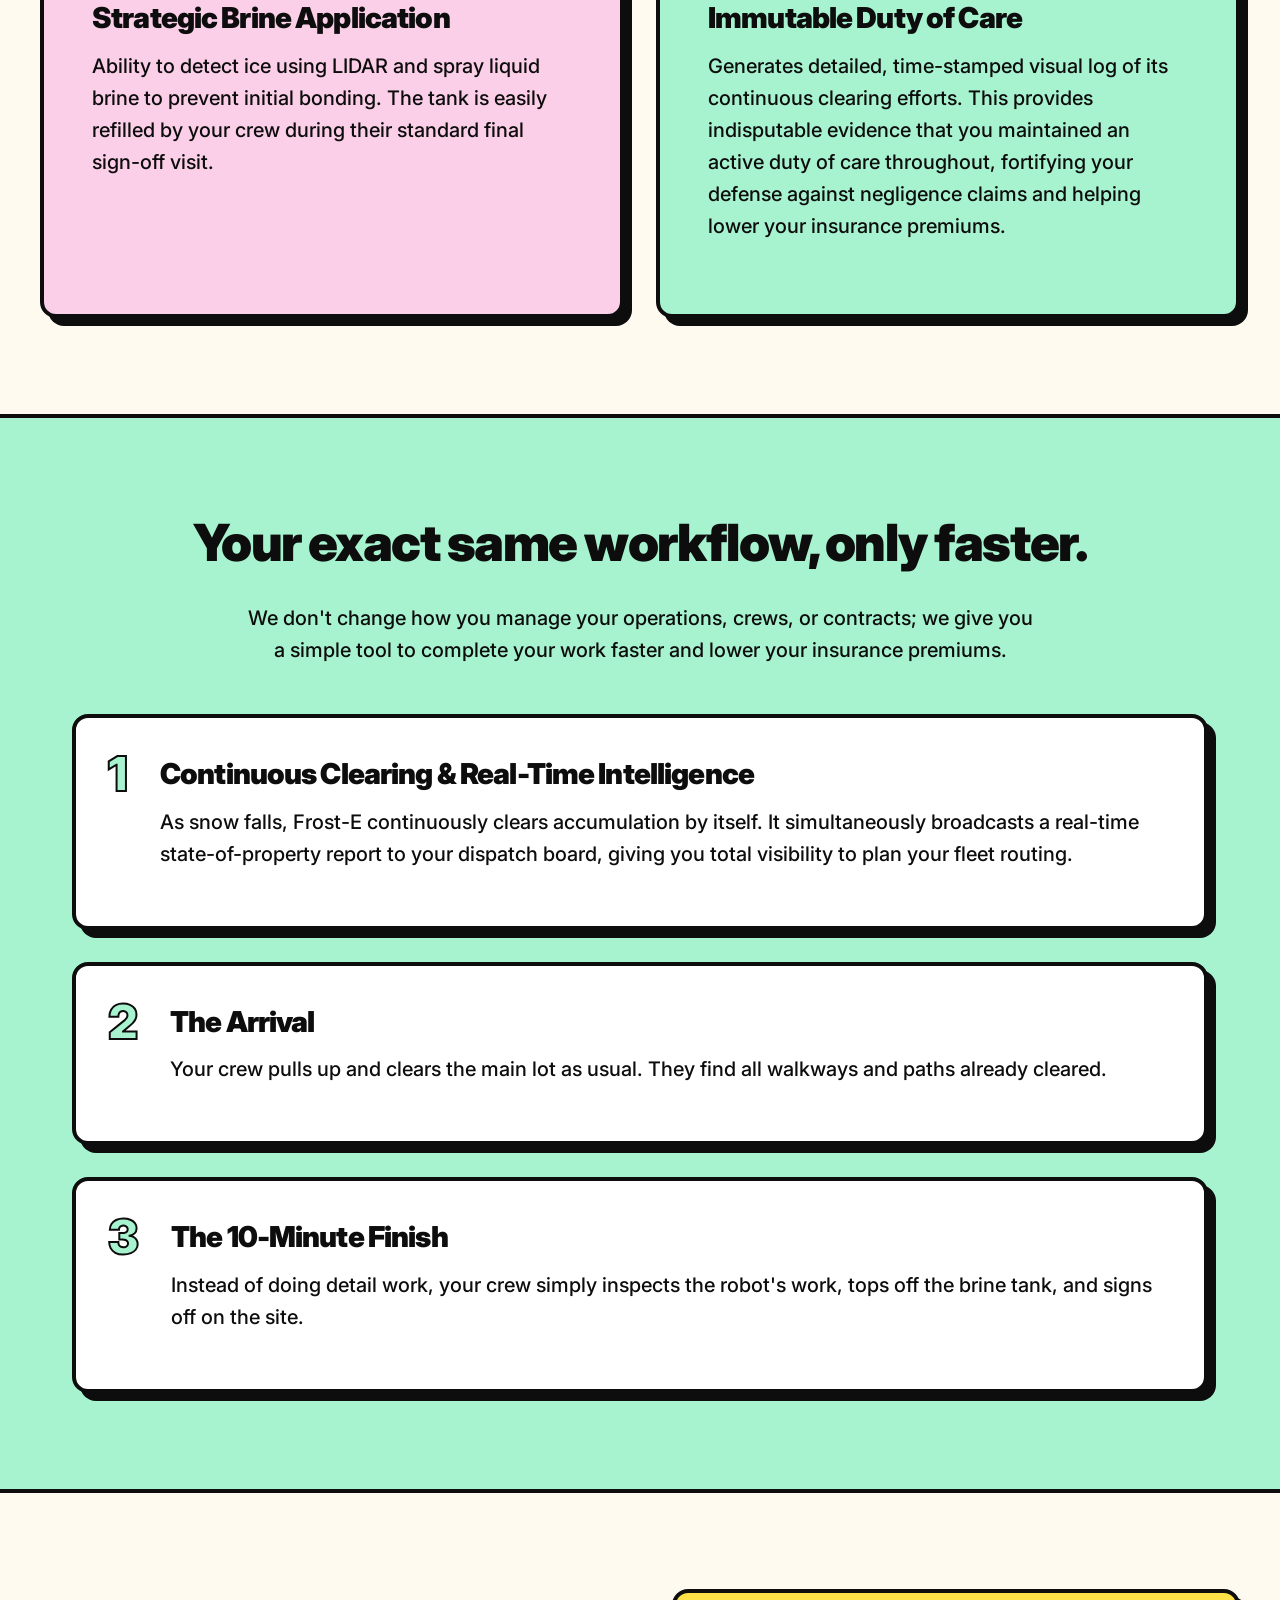
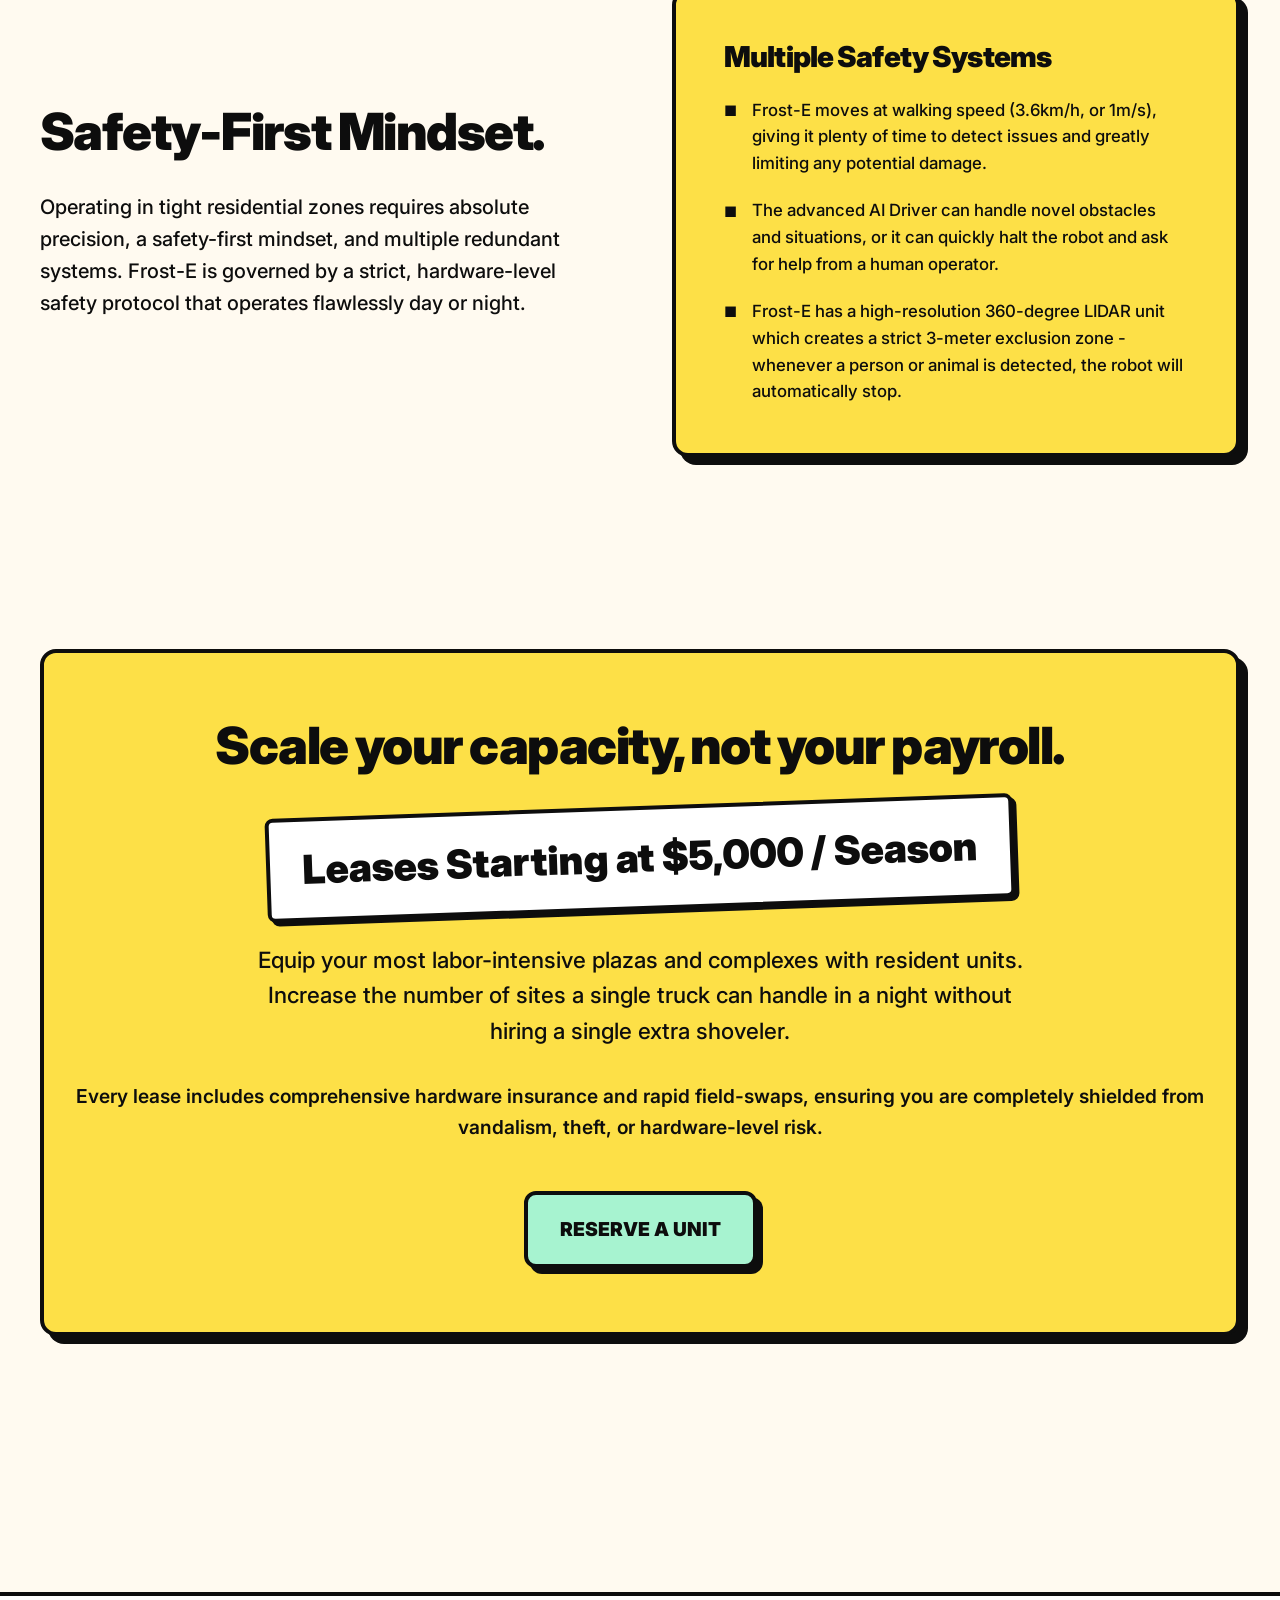
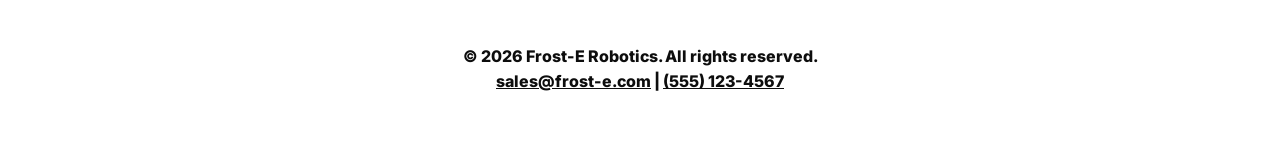
==== commit c15e0d8a: "updated copy" ====
--- a/index.html
+++ b/index.html
@@ -4,8 +4,9 @@
 <head>
   <meta charset="UTF-8">
   <meta name="viewport" content="width=device-width, initial-scale=1.0">
-  <title>Sasquatch Robotics - Zero-Disruption Detail Specialist</title>
-  <meta name="description" content="Keep Your Contracts and Workflows. Cut Your Visit Times and Liability with FrostE.">
+  <title>Frost-E Robotics - Autonomous Snow Removal Robots</title>
+  <meta name="description"
+    content="Keep Your Contracts and Workflows. Cut Your Visit Times and Liability with Frost-E.">
   <link rel="stylesheet" href="css/style.css">
 </head>
 
@@ -15,11 +16,17 @@
   <header class="site-header">
     <div class="container header-inner">
       <a href="index.html" class="header-brand">
-        <img src="images/logo.png" alt="Sasquatch Robotics" class="header-logo">
-        <span class="brand-text">Sasquatch Robotics</span>
+        <img src="images/logo.png" alt="Frost-E Robotics" class="header-logo">
+        <span class="brand-text">Frost-E Robotics</span>
       </a>
       <nav class="header-nav">
-        <a href="mailto:sales@sasquatchrobotics.com" class="header-cta">Reserve Yours</a>
+        <div class="nav-links">
+          <a href="#problem">The Problem</a>
+          <a href="#solution">Features</a>
+          <a href="#workflow">Workflow</a>
+          <a href="#leasing">Pricing</a>
+        </div>
+        <a href="mailto:sales@frost-e.com" class="header-cta">Reserve Yours</a>
       </nav>
     </div>
   </header>
@@ -66,7 +73,7 @@
             </ul>
           </div>
           <div class="hero-actions">
-            <a href="mailto:sales@sasquatchrobotics.com" class="brutal-button button-primary">Reserve Yours</a>
+            <a href="mailto:sales@frost-e.com" class="brutal-button button-primary">Reserve Yours</a>
           </div>
         </div>
       </div>
@@ -76,7 +83,8 @@
     <section id="problem" class="section-alt">
       <div class="container two-col">
         <div>
-          <h2>Detail work is time-consuming, manual, and liability-prone.<br><br>We’re here to help.</h2>
+          <h2>Detail work is time-consuming, manual, and liability-prone.</h2>
+          <h3 class="section-subtitle">We’re here to help.</h3>
         </div>
         <div>
           <p>
@@ -100,11 +108,11 @@
         premiums.</p>
 
       <div class="diagram-wrapper">
-        <img src="images/diagram.png" alt="FrostE Robot Diagram" class="solution-diagram" />
+        <img src="images/diagram.png" alt="Frost-E Robot Diagram" class="solution-diagram" />
       </div>
 
       <div class="features-grid">
-        <article class="brutal-card">
+        <article class="brutal-card brutal-card-static">
           <div class="feature-icon">🚜</div>
           <h3>Built for Tight Spaces</h3>
           <p>A compact, tracked electric chassis designed specifically to maneuver where heavy equipment cannot operate,
@@ -112,14 +120,14 @@
           </p>
         </article>
 
-        <article class="brutal-card" style="background-color: var(--secondary-color);">
+        <article class="brutal-card brutal-card-static card-secondary">
           <div class="feature-icon">⚡</div>
           <h3>High-Volume Throughput</h3>
           <p>With 1hr of charging and 1.5 hrs of runtime, it provides the heavy-duty torque necessary to clear up to
-            10,000 sq ft of 5cm accumulation per cycle, handling the heavest of snowfalls.</p>
-        </article>
-
-        <article class="brutal-card" style="background-color: var(--button-color-alt);">
+            10,000 sq ft of 5cm accumulation per cycle, handling the heaviest of snowfalls.</p>
+        </article>
+
+        <article class="brutal-card brutal-card-static card-alt">
           <div class="feature-icon">💧</div>
           <h3>Strategic Brine Application</h3>
           <p>Ability to detect ice using LIDAR and spray liquid brine to prevent initial bonding. The tank is easily
@@ -127,7 +135,7 @@
             standard final sign-off visit.</p>
         </article>
 
-        <article class="brutal-card" style="background-color: var(--primary-color);">
+        <article class="brutal-card brutal-card-static card-primary">
           <div class="feature-icon">🛡️</div>
           <h3>Immutable Duty of Care</h3>
           <p>Generates detailed, time-stamped visual log of its continuous clearing efforts. This provides
@@ -140,9 +148,9 @@
     <!-- Section 4: The Workflow -->
     <section id="workflow" class="section-alt">
       <div class="container">
-        <h2 style="text-align: center;">Your exact same workflow, only faster.</h2>
-        <p style="text-align: center; max-width: 800px; margin: 0 auto 3rem auto;">We don't change how you manage your
-          operations, crews, or contracts; we give you simple tool to complete your work faster and lower your
+        <h2 class="text-center">Your exact same workflow, only faster.</h2>
+        <p class="section-lead">We don't change how you manage your
+          operations, crews, or contracts; we give you a simple tool to complete your work faster and lower your
           insurance premiums.</p>
 
         <div class="workflow-list">
@@ -195,10 +203,10 @@
             <li>
               The advanced AI Driver
               can handle novel obstacles and situations, or it can quickly halt
-              the robot and ask for help form a human operator.
+              the robot and ask for help from a human operator.
             </li>
             <li>
-              Frost-E has high-resolution a 360-degree
+              Frost-E has a high-resolution 360-degree
               LIDAR unit which creates a strict 3-meter exclusion zone - whenever a person or animal is detected, the
               robot will automatically stop.
             </li>
@@ -208,27 +216,26 @@
     </section>
 
     <!-- Section 6: The Leasing Model -->
-    <section id="leasing" class="container section-standard" style="padding-top: 0;">
+    <section id="leasing" class="container section-standard pt-0">
       <div class="leasing-banner">
         <h2>Scale your capacity, not your payroll.</h2>
         <div class="pricing-badge">Leases Starting at $5,000 / Season</div>
-        <p style="font-size: 1.4rem; max-width: 800px; margin: 0 auto 2rem auto;">Equip your most labor-intensive plazas
+        <p class="leasing-lead">Equip your most labor-intensive plazas
           and complexes with resident units. Increase the number of sites a single truck can handle in a night without
           hiring a single extra shoveler.</p>
-        <p style="font-size: 1.2rem; font-weight: 600; margin-bottom: 3rem;">Every lease includes comprehensive hardware
+        <p class="leasing-terms">Every lease includes comprehensive hardware
           insurance and rapid field-swaps, ensuring you are completely shielded from vandalism, theft, or hardware-level
           risk.</p>
-        <a href="mailto:sales@sasquatchrobotics.com" class="brutal-button button-primary">Talk to us to find out more
-          and reserve yours</a>
+        <a href="mailto:sales@frost-e.com" class="brutal-button button-primary">Reserve a Unit</a>
       </div>
     </section>
   </main>
 
   <footer class="site-footer">
     <div class="container">
-      &copy; 2026 Sasquatch Robotics. All rights reserved. <br>
-      <a href="mailto:sales@sasquatchrobotics.com" style="text-decoration: underline;">sales@sasquatchrobotics.com</a> |
-      <a href="tel:5551234567" style="text-decoration: underline;">(555) 123-4567</a>
+      &copy; 2026 Frost-E Robotics. All rights reserved. <br>
+      <a href="mailto:sales@frost-e.com" class="footer-link">sales@frost-e.com</a> |
+      <a href="tel:5551234567" class="footer-link">(555) 123-4567</a>
     </div>
   </footer>
 
--- a/css/style.css
+++ b/css/style.css
@@ -138,6 +138,29 @@
 .header-nav {
   display: flex;
   align-items: center;
+  gap: 1.5rem;
+}
+
+.nav-links {
+  display: none;
+  gap: 1.5rem;
+  font-weight: 600;
+  text-transform: uppercase;
+  font-size: 0.95rem;
+}
+
+@media (min-width: 900px) {
+  .nav-links {
+    display: flex;
+  }
+}
+
+.nav-links a {
+  transition: opacity 0.2s;
+}
+
+.nav-links a:hover {
+  opacity: 0.7;
 }
 
 .header-cta {
@@ -545,4 +568,55 @@
   top: 0.15rem;
   font-size: 0.9rem;
   color: var(--border-color);
-}+}
+
+/* New Utility Classes */
+.text-center {
+  text-align: center;
+}
+
+.section-subtitle {
+  font-size: 1.5rem;
+  font-weight: 600;
+  color: #444;
+  margin-top: -1.5rem;
+}
+
+.section-lead {
+  text-align: center;
+  max-width: 800px;
+  margin: 0 auto 3rem auto;
+  font-size: 1.25rem;
+}
+
+.pt-0 {
+  padding-top: 0 !important;
+}
+
+/* Leasing section text */
+.leasing-lead {
+  font-size: 1.4rem;
+  max-width: 800px;
+  margin: 0 auto 2rem auto;
+}
+
+.leasing-terms {
+  font-size: 1.2rem;
+  font-weight: 600;
+  margin-bottom: 3rem;
+}
+
+/* Footer links */
+.footer-link {
+  text-decoration: underline;
+  transition: opacity 0.2s;
+}
+
+.footer-link:hover {
+  opacity: 0.7;
+}
+
+/* Card color overrides */
+.card-primary { background-color: var(--primary-color) !important; }
+.card-secondary { background-color: var(--secondary-color) !important; }
+.card-alt { background-color: var(--button-color-alt) !important; }
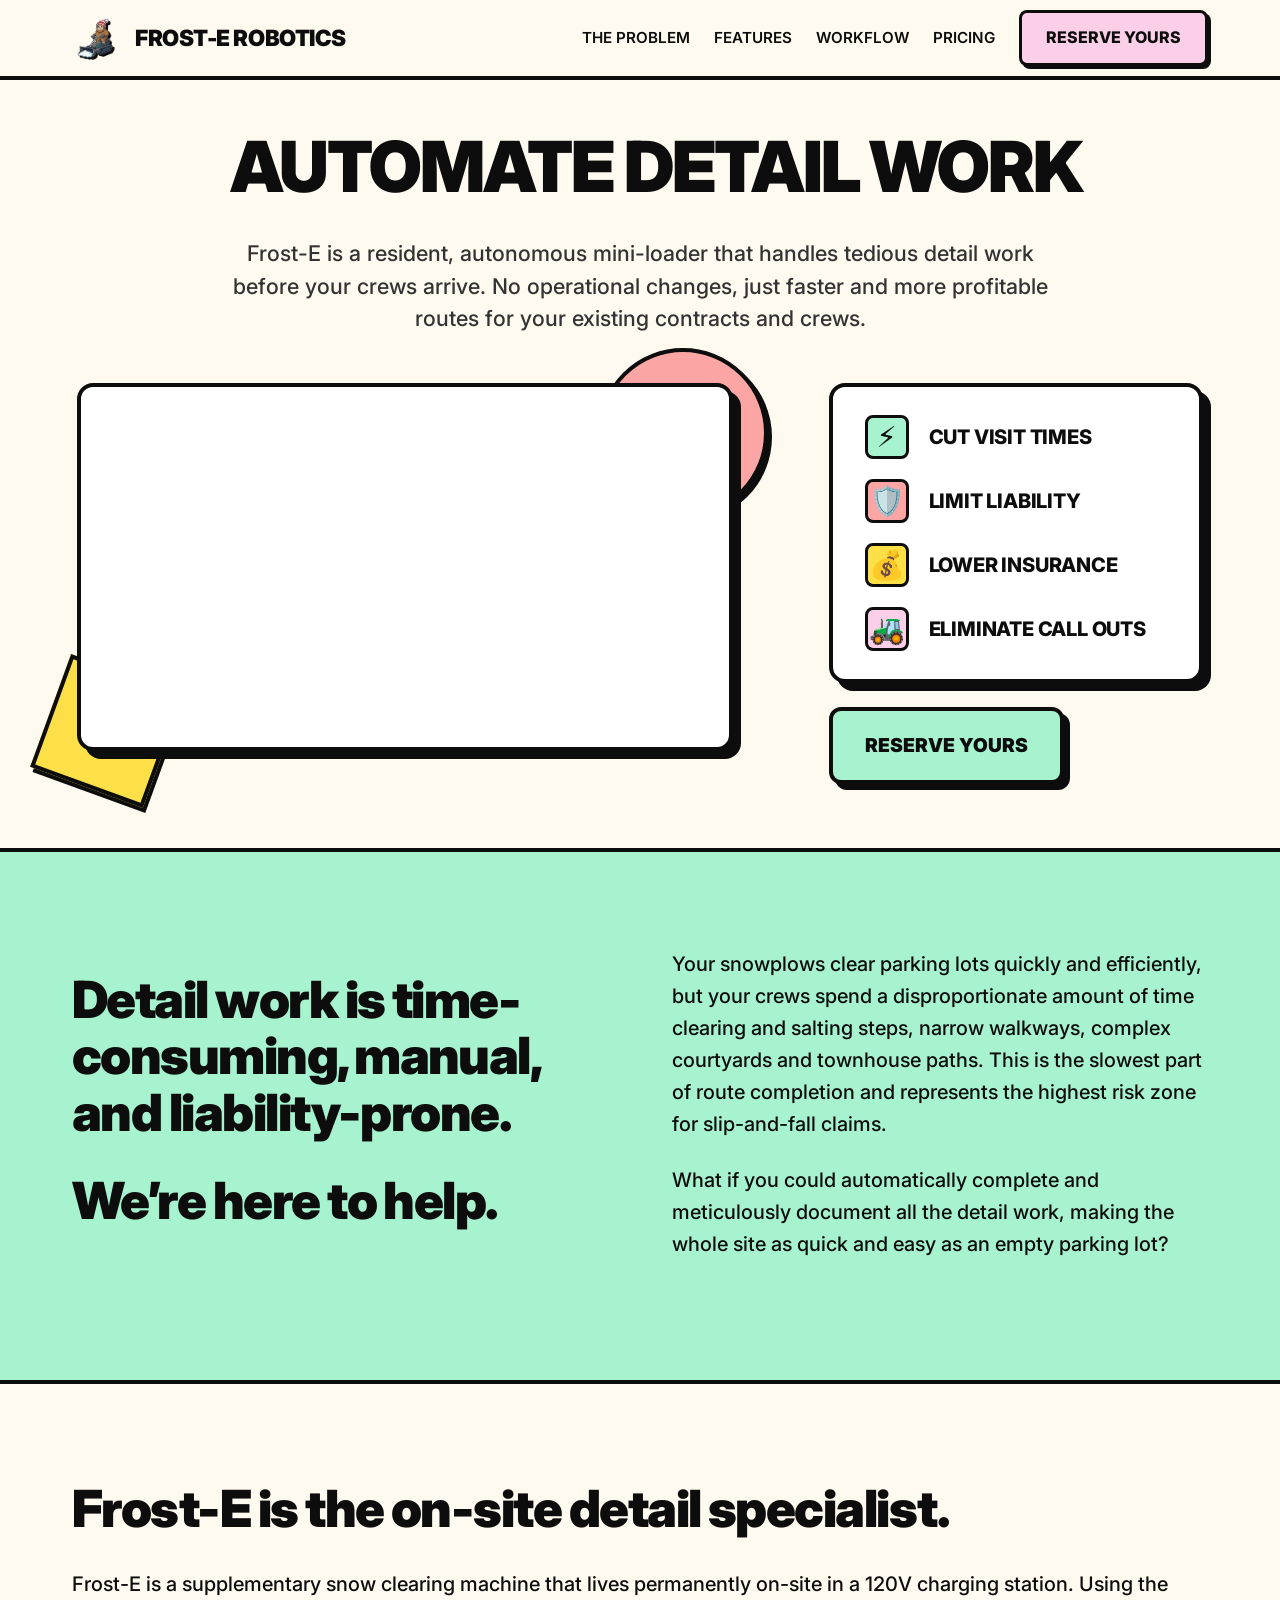
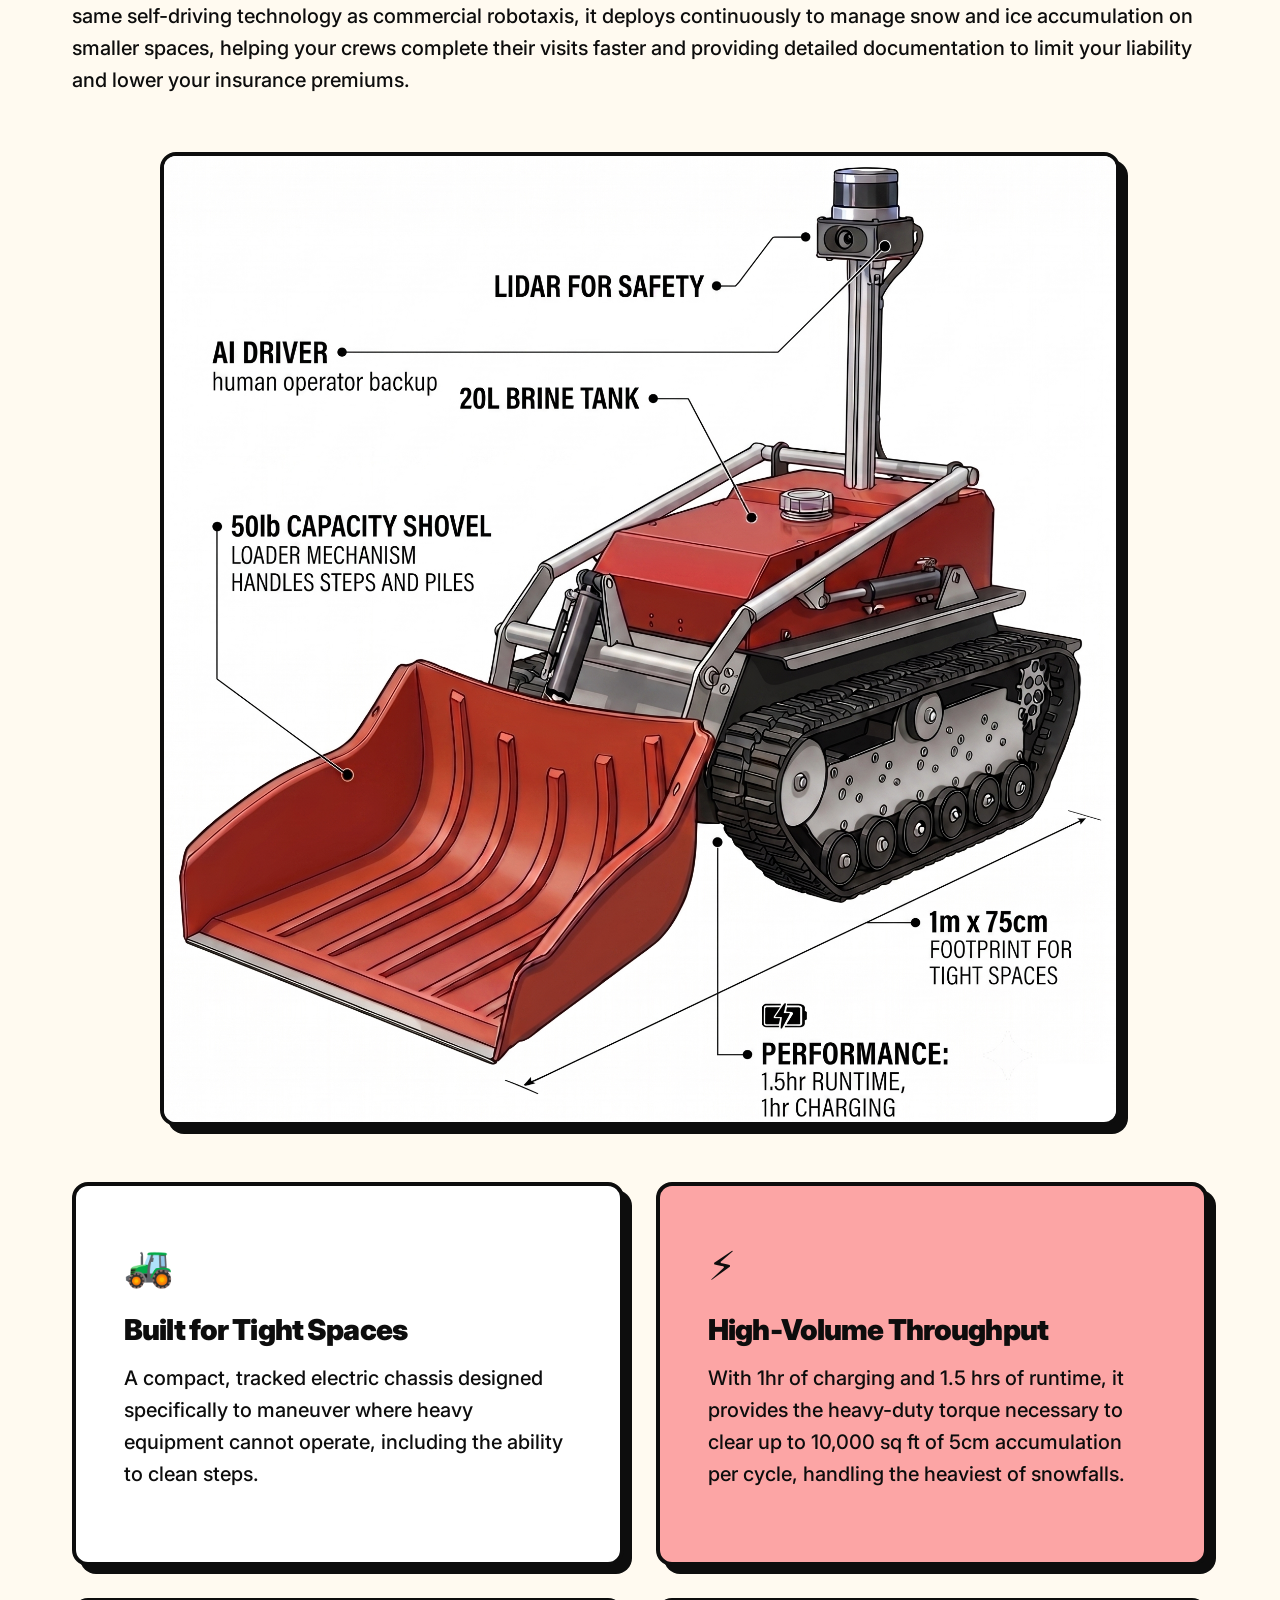
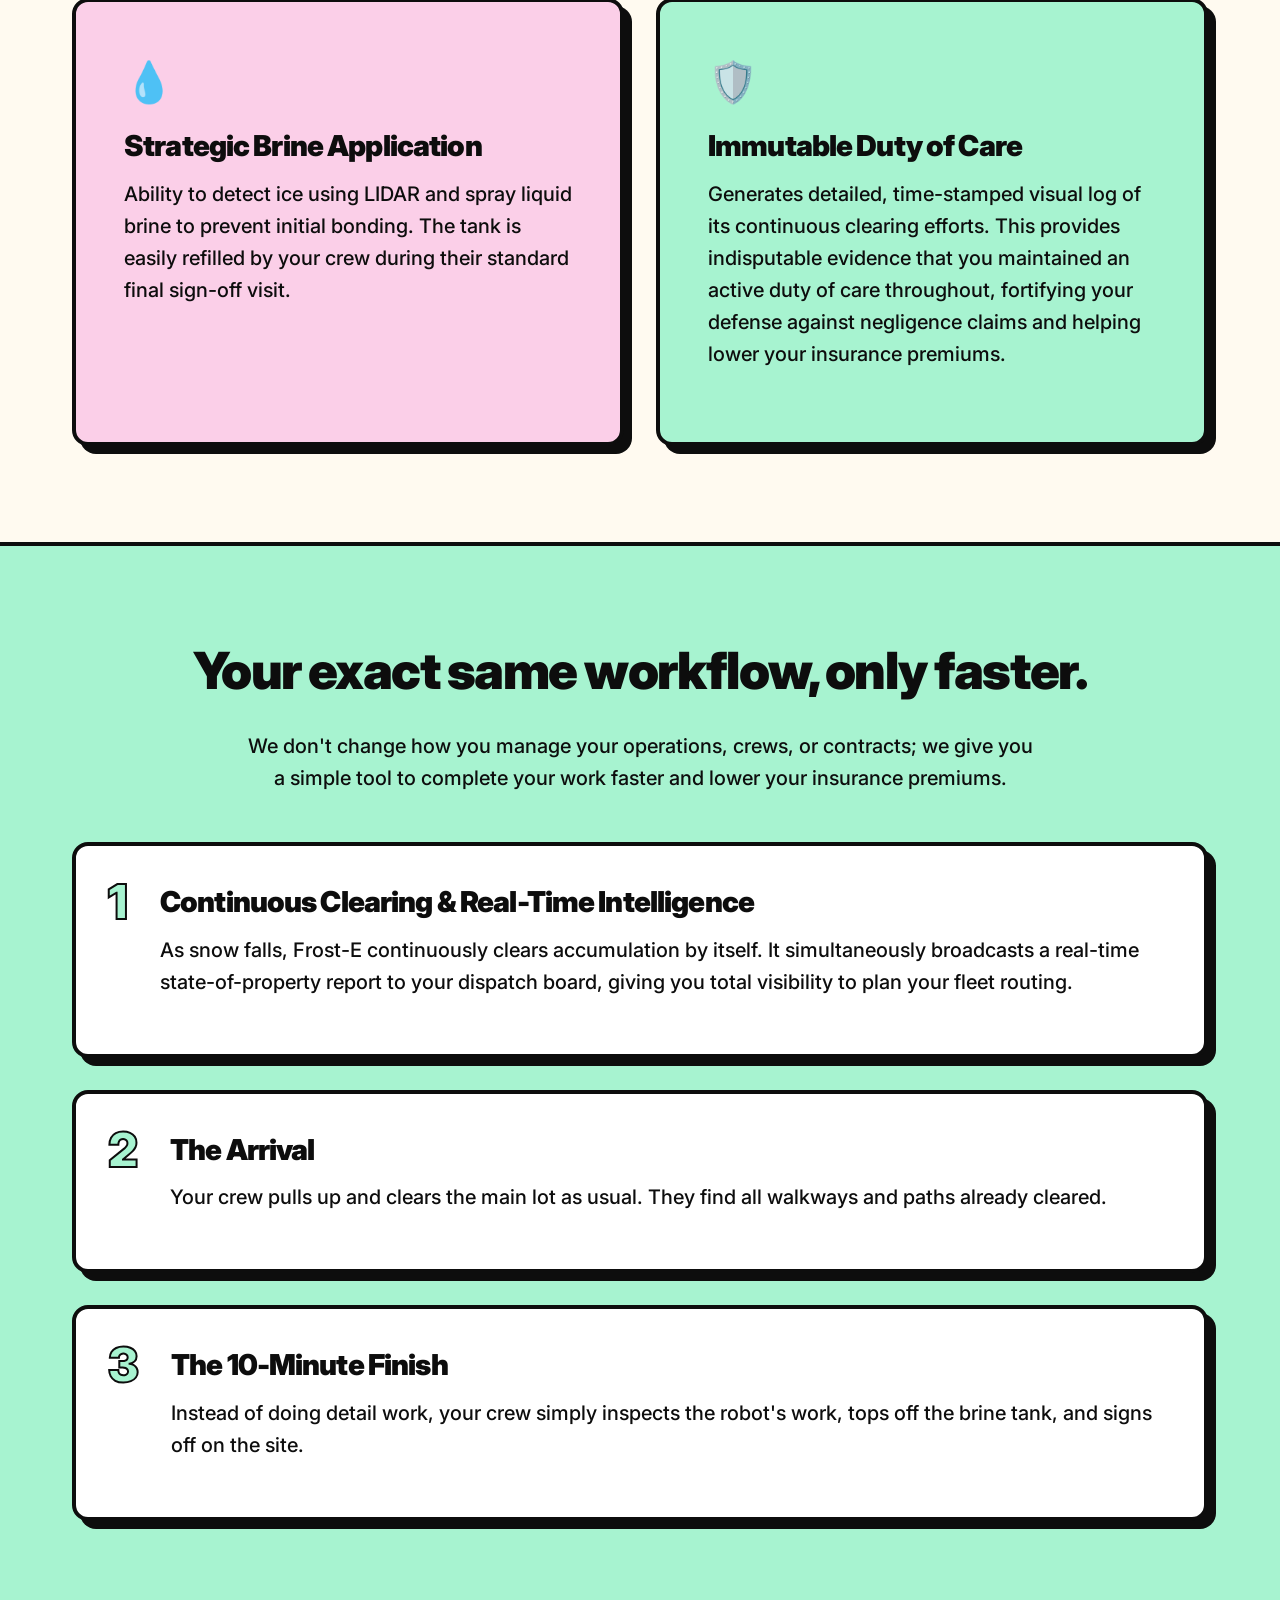
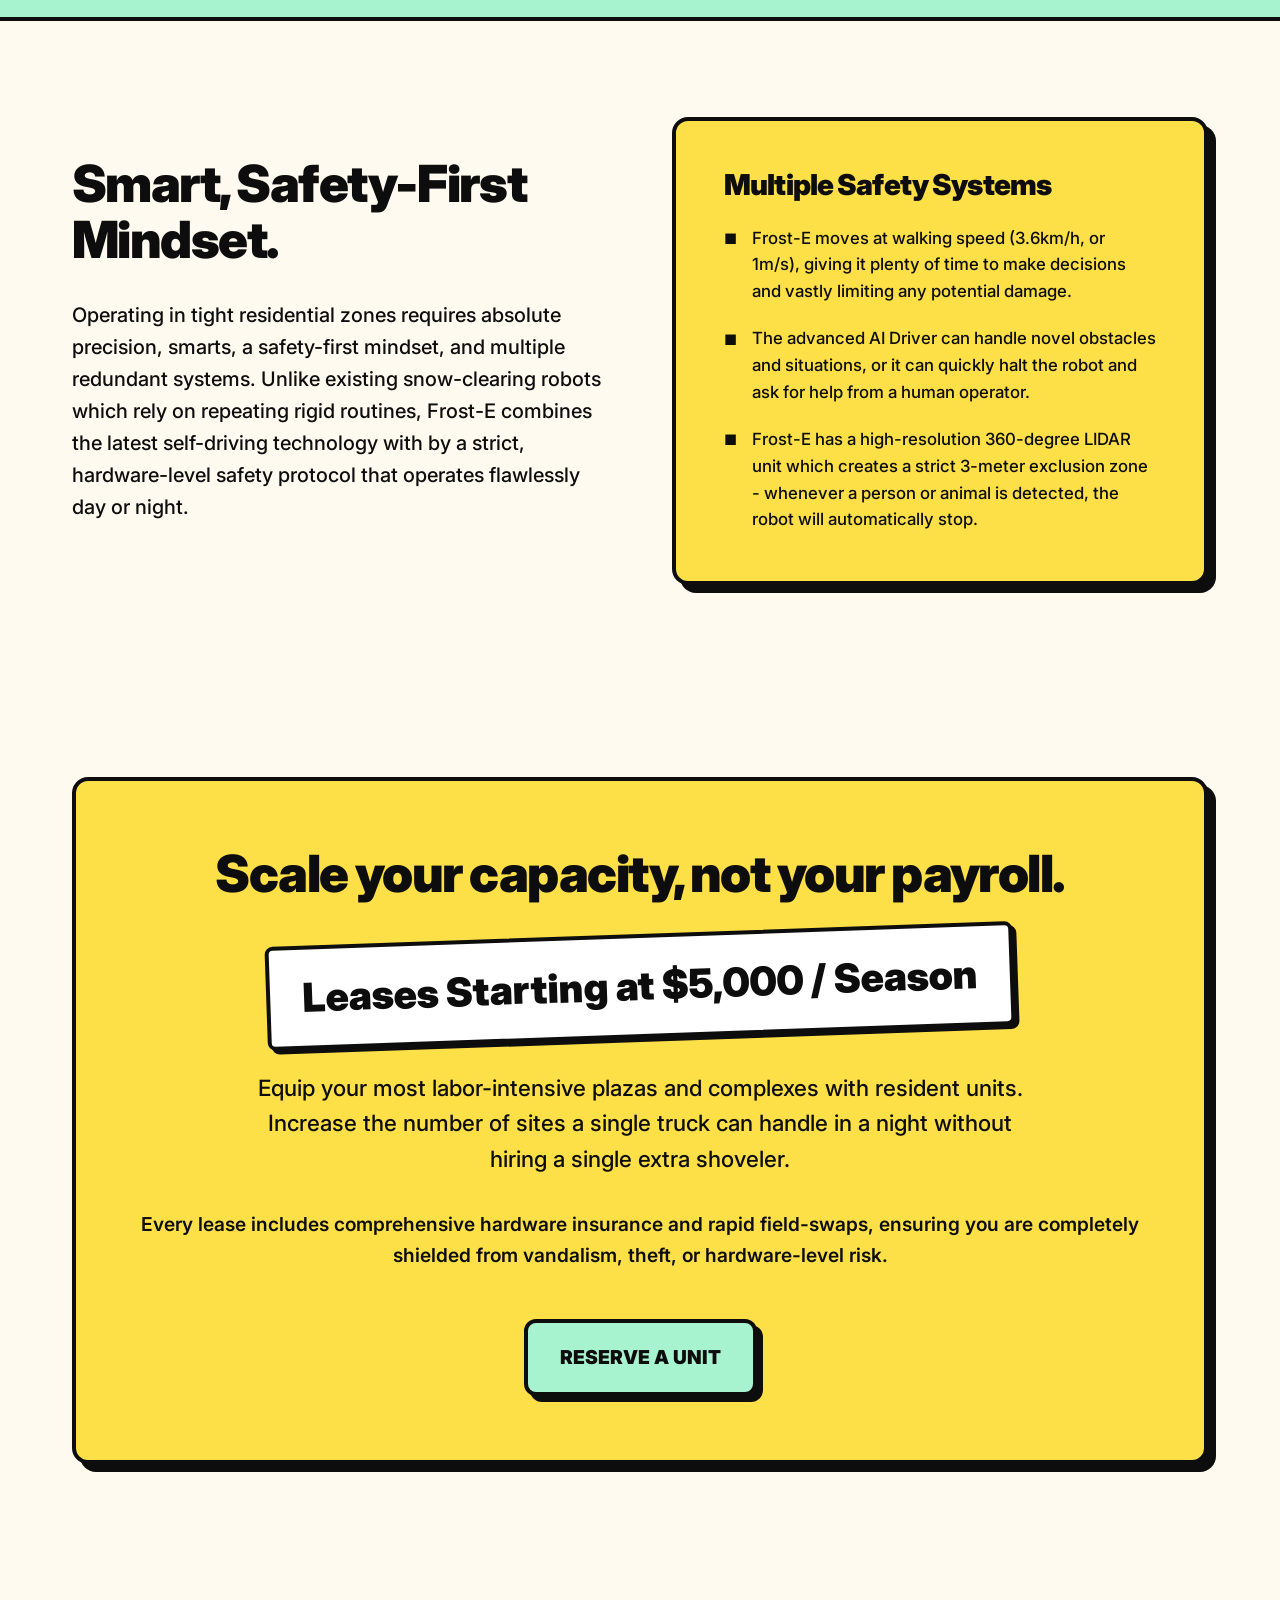
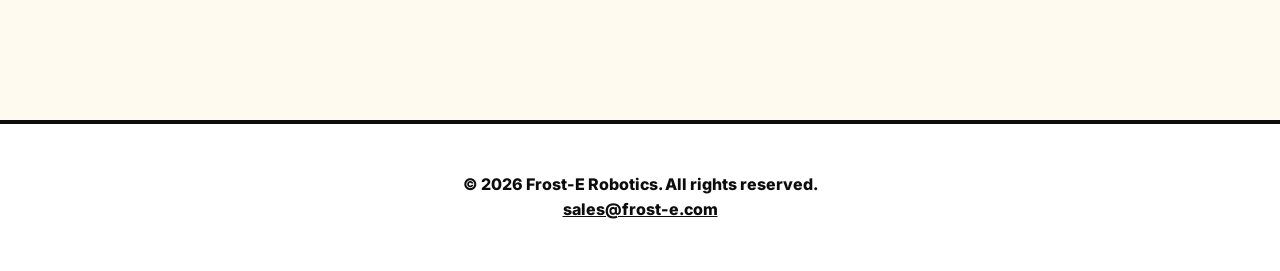
==== commit a42cb83a: "update copy and styles, finish first version" ====
--- a/index.html
+++ b/index.html
@@ -36,7 +36,7 @@
     <section class="container hero">
       <h1 class="hero-headline">Automate detail work</h1>
       <p class="hero-subheadline">Frost-E is a resident, autonomous mini-loader that handles tedious detail work before
-        your crews arrive. No operational changes, just faster and more profitable routes for your existing routes
+        your crews arrive. No operational changes, just faster and more profitable routes for your existing contracts
         and crews.
       </p>
       <div class="hero-body">
@@ -84,7 +84,7 @@
       <div class="container two-col">
         <div>
           <h2>Detail work is time-consuming, manual, and liability-prone.</h2>
-          <h3 class="section-subtitle">We’re here to help.</h3>
+          <h2>We’re here to help.</h2>
         </div>
         <div>
           <p>
@@ -102,8 +102,9 @@
     <!-- Section 3: The Solution -->
     <section id="solution" class="container section-standard">
       <h2>Frost-E is the on-site detail specialist.</h2>
-      <p>Frost-E is a supplementary commercial machine that lives permanently on-site in a 120V charging station. It
-        deploys continuously to manage snow and ice accumulation on intricate walkways, helping your crews complete
+      <p>Frost-E is a supplementary snow clearing machine that lives permanently on-site in a 120V charging station.
+        Using the same self-driving technology as commercial robotaxis, it deploys continuously to manage snow and ice
+        accumulation on smaller spaces, helping your crews complete
         their visits faster and providing detailed documentation to limit your liability and lower your insurance
         premiums.</p>
 
@@ -188,16 +189,17 @@
     <section id="safety" class="container section-standard">
       <div class="two-col">
         <div>
-          <h2>Safety-First Mindset.</h2>
-          <p>Operating in tight residential zones requires absolute precision, a safety-first mindset, and multiple
-            redundant systems. Frost-E is governed by a strict,
-            hardware-level safety protocol that operates flawlessly day or night.</p>
+          <h2>Smart, Safety-First Mindset.</h2>
+          <p>Operating in tight residential zones requires absolute precision, smarts, a safety-first mindset, and
+            multiple redundant systems. Unlike existing snow-clearing robots which rely on repeating rigid routines,
+            Frost-E combines the latest self-driving technology with by a strict, hardware-level safety protocol that
+            operates flawlessly day or night.</p>
         </div>
         <article class="brutal-card brutal-card-static" style="background-color: var(--business-color);">
           <h3>Multiple Safety Systems</h3>
           <ul class="safety-list">
             <li>
-              Frost-E moves at walking speed (3.6km/h, or 1m/s), giving it plenty of time to detect issues and greatly
+              Frost-E moves at walking speed (3.6km/h, or 1m/s), giving it plenty of time to make decisions and vastly
               limiting any potential damage.
             </li>
             <li>
@@ -234,8 +236,7 @@
   <footer class="site-footer">
     <div class="container">
       &copy; 2026 Frost-E Robotics. All rights reserved. <br>
-      <a href="mailto:sales@frost-e.com" class="footer-link">sales@frost-e.com</a> |
-      <a href="tel:5551234567" class="footer-link">(555) 123-4567</a>
+      <a href="mailto:sales@frost-e.com" class="footer-link">sales@frost-e.com</a>
     </div>
   </footer>
 
--- a/css/style.css
+++ b/css/style.css
@@ -234,14 +234,16 @@
 
 /* Layout: Section Padding */
 .section-standard {
-  padding: 6rem 0;
+  padding-top: 6rem;
+  padding-bottom: 6rem;
 }
 
 .section-alt {
   background-color: var(--primary-color);
   border-top: var(--brutal-border);
   border-bottom: var(--brutal-border);
-  padding: 6rem 0;
+  padding-top: 6rem;
+  padding-bottom: 6rem;
 }
 
 /* Section 1: Hero */
@@ -250,14 +252,15 @@
   flex-direction: column;
   justify-content: flex-start;
   min-height: calc(70vh - 80px);
-  padding: 1rem 0 2rem 0;
+  padding: 2rem 0 4rem 0;
   box-sizing: border-box;
   gap: 1rem;
 }
 
 .hero.container {
   max-width: 1350px;
-  padding: 0 clamp(2rem, 6vw, 5rem);
+  padding-left: clamp(2rem, 6vw, 5rem);
+  padding-right: clamp(2rem, 6vw, 5rem);
 }
 
 .hero-headline {
@@ -617,6 +620,14 @@
 }
 
 /* Card color overrides */
-.card-primary { background-color: var(--primary-color) !important; }
-.card-secondary { background-color: var(--secondary-color) !important; }
-.card-alt { background-color: var(--button-color-alt) !important; }+.card-primary {
+  background-color: var(--primary-color) !important;
+}
+
+.card-secondary {
+  background-color: var(--secondary-color) !important;
+}
+
+.card-alt {
+  background-color: var(--button-color-alt) !important;
+}
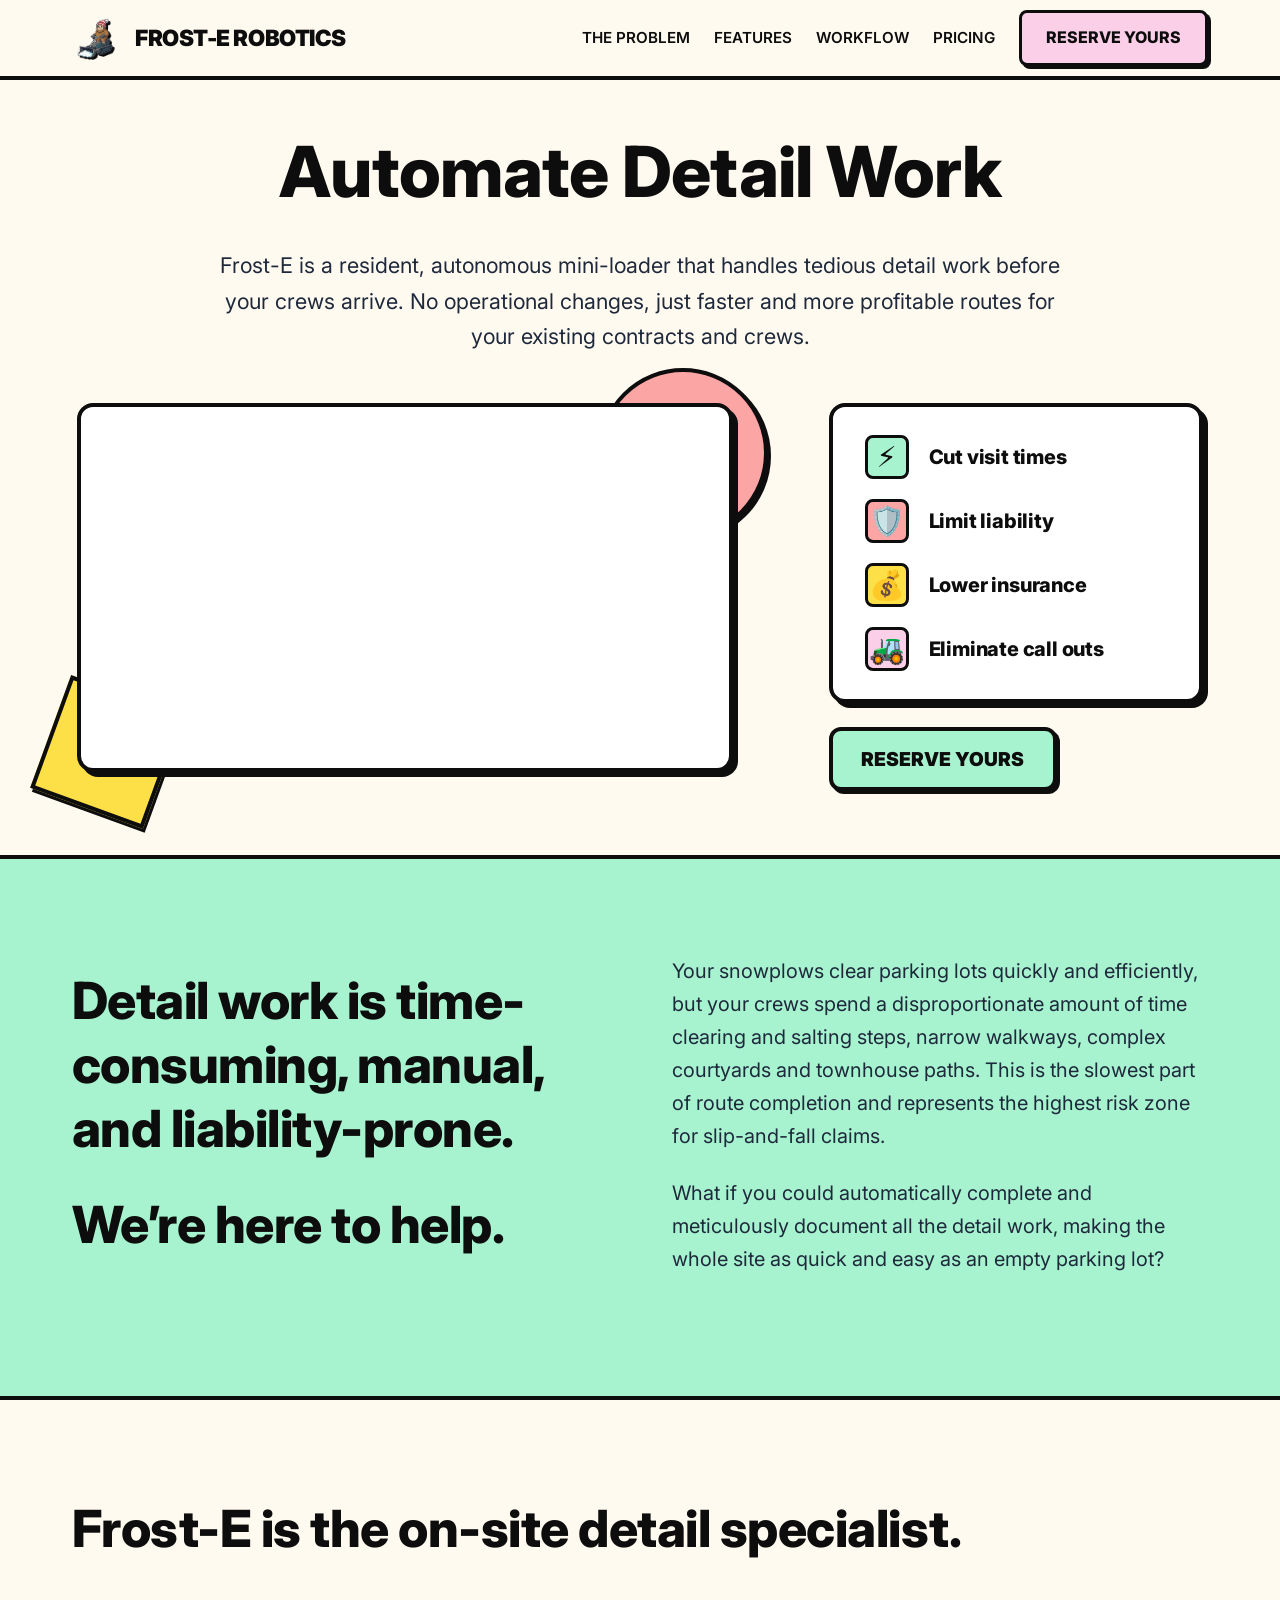
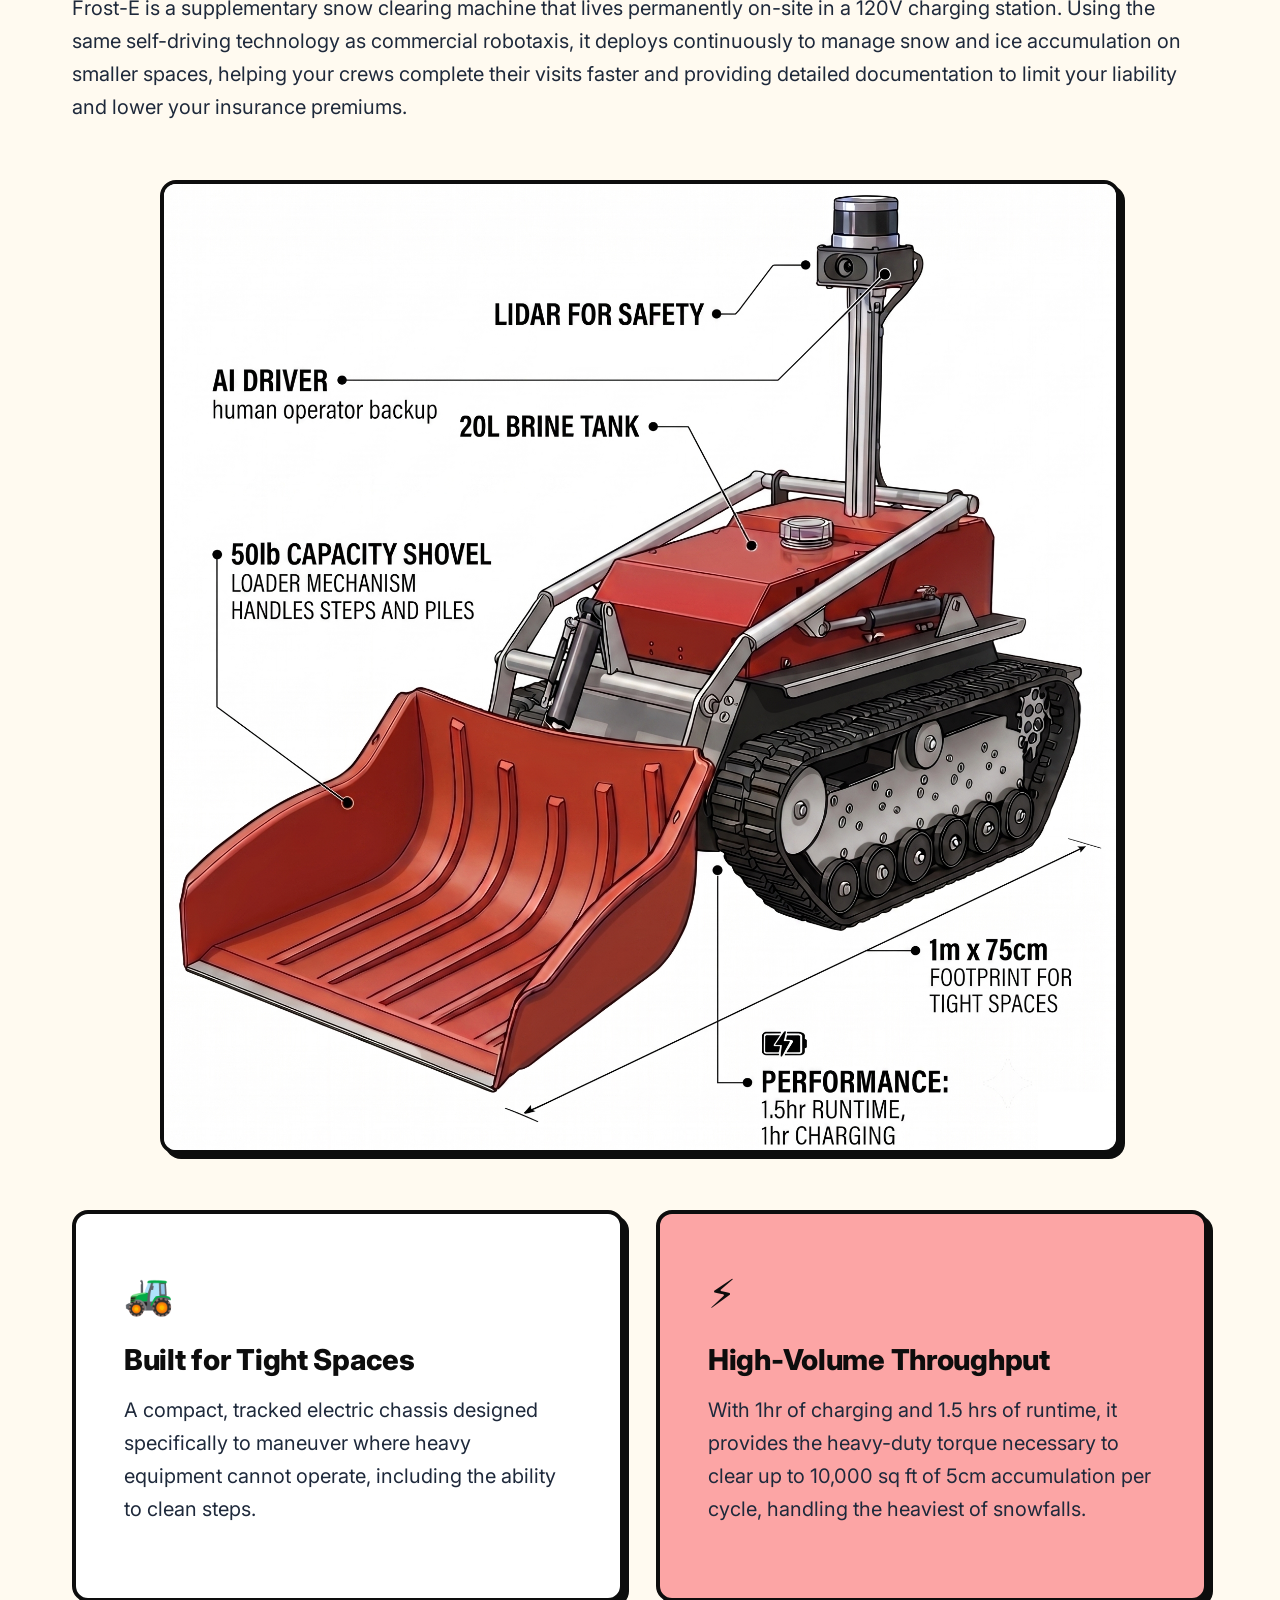
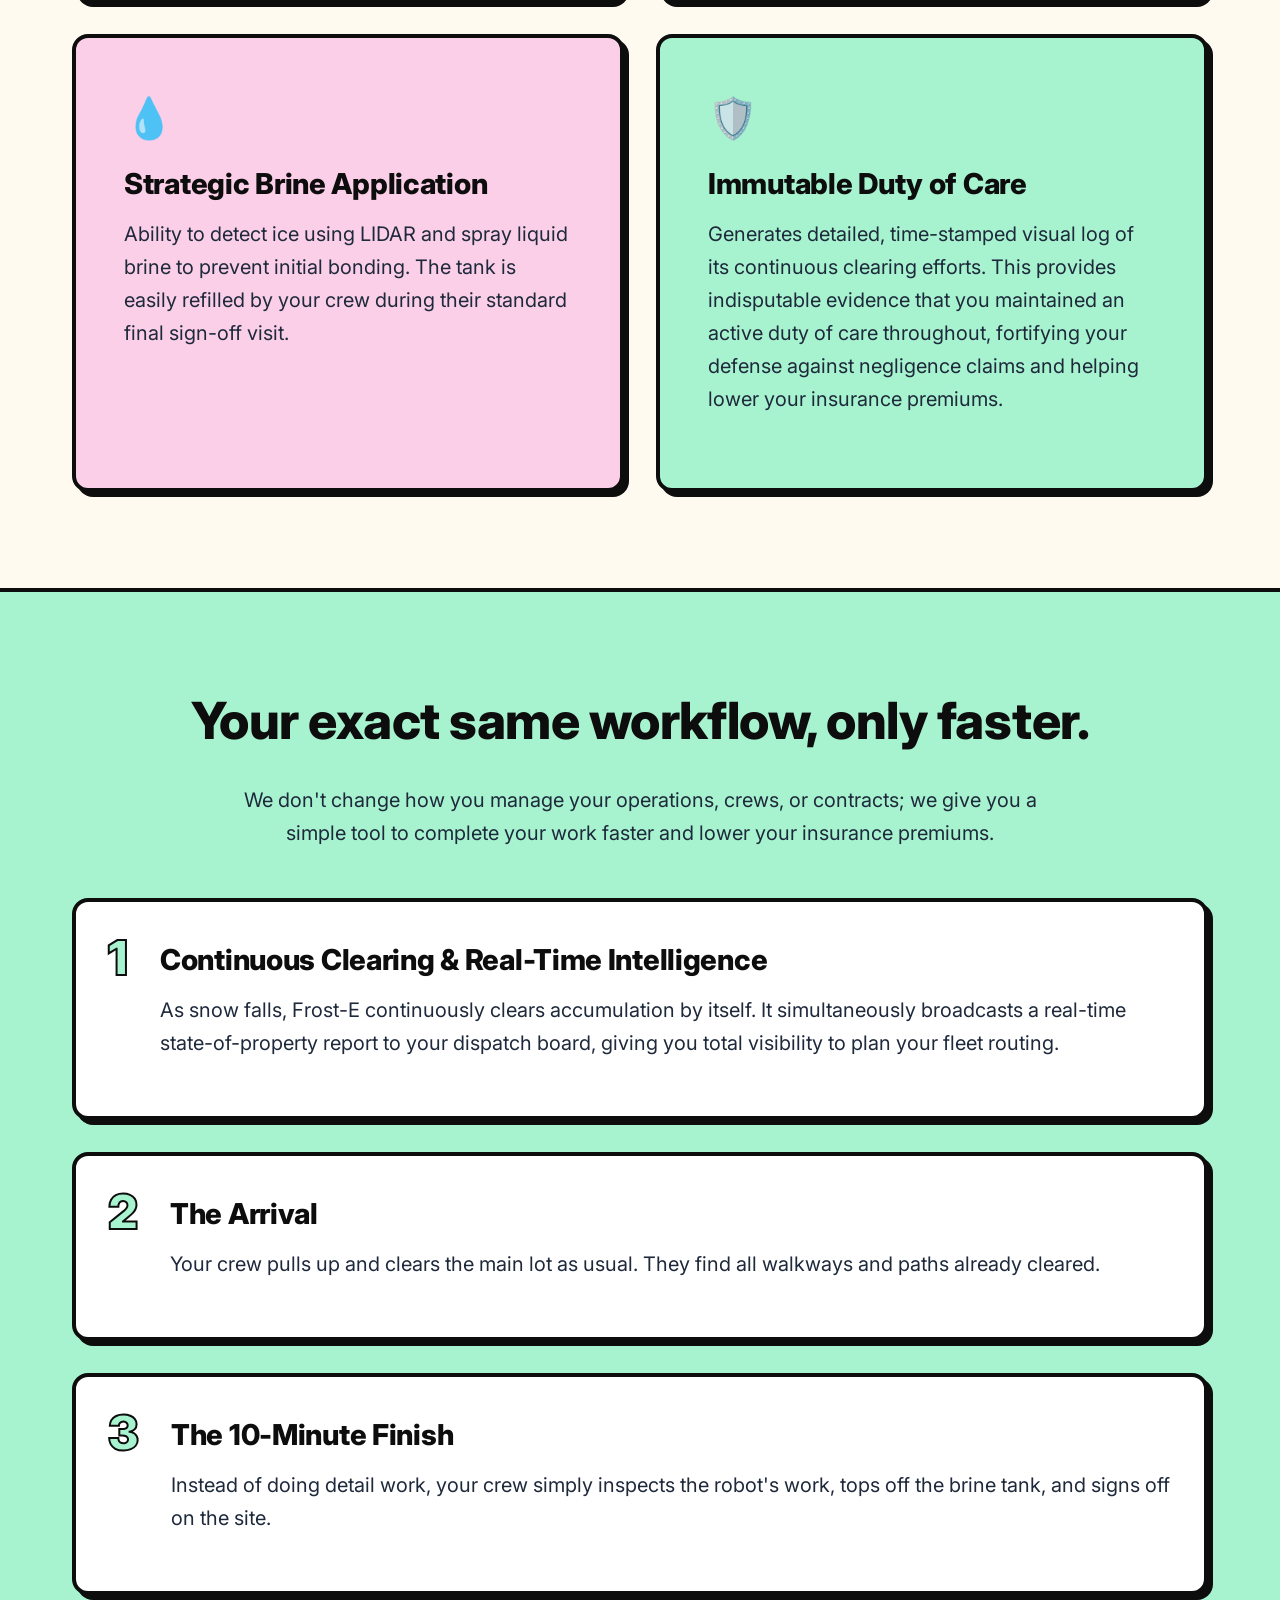
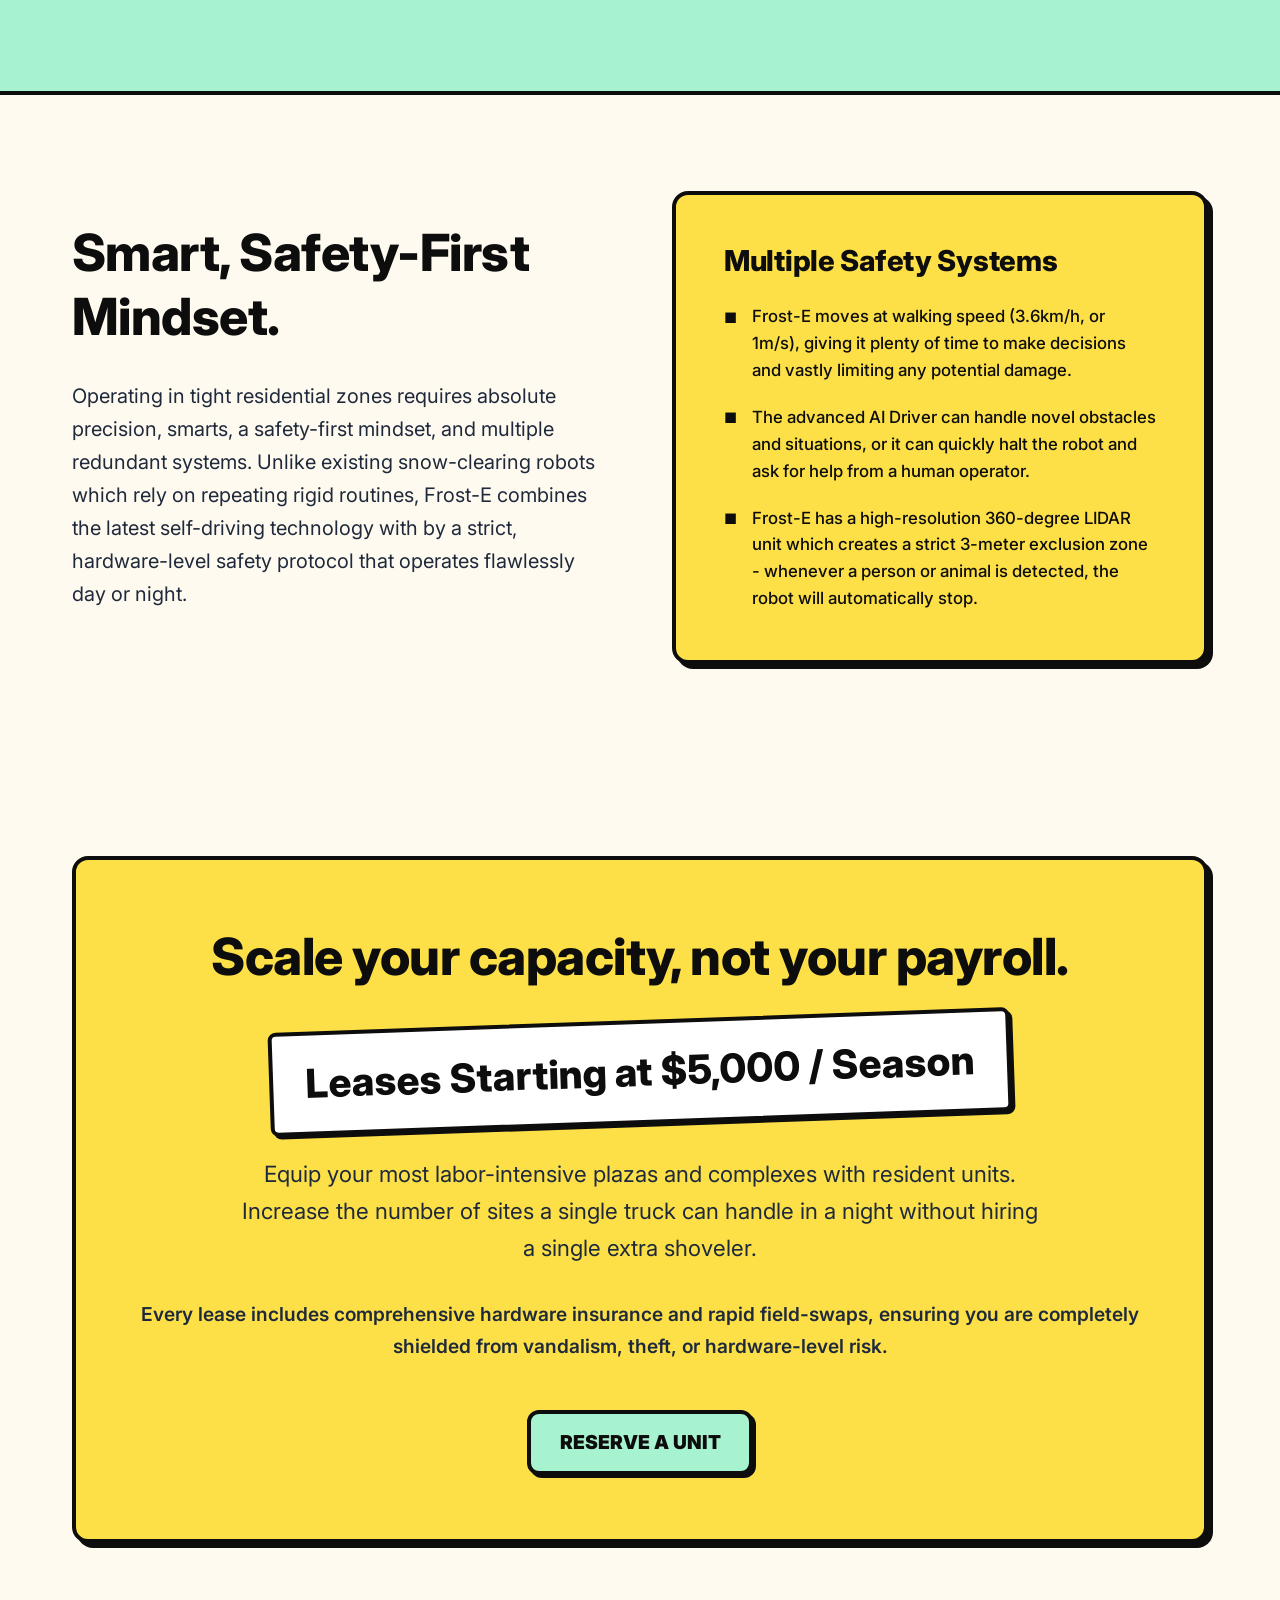
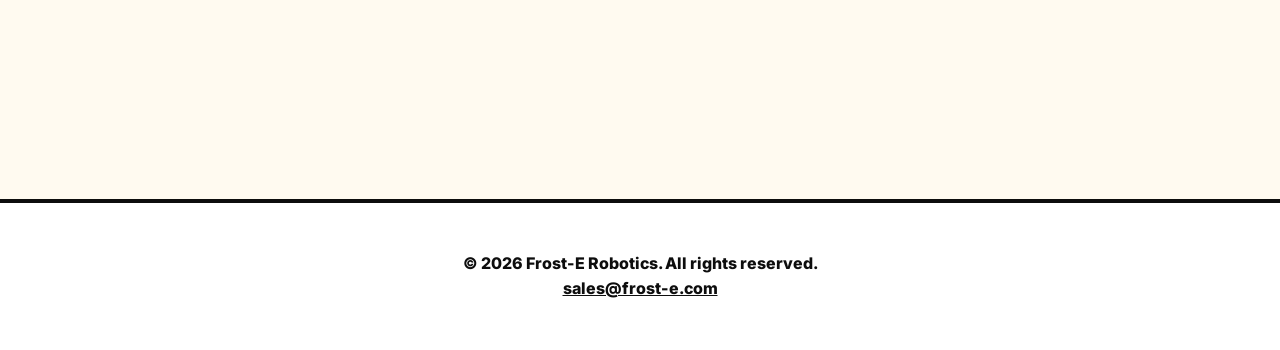
==== commit 02db26cc: "updated to latest styles" ====
--- a/index.html
+++ b/index.html
@@ -34,7 +34,7 @@
   <main>
     <!-- Section 1: The Hero -->
     <section class="container hero">
-      <h1 class="hero-headline">Automate detail work</h1>
+      <h1 class="hero-headline">Automate Detail Work</h1>
       <p class="hero-subheadline">Frost-E is a resident, autonomous mini-loader that handles tedious detail work before
         your crews arrive. No operational changes, just faster and more profitable routes for your existing contracts
         and crews.
--- a/css/style.css
+++ b/css/style.css
@@ -21,9 +21,13 @@
 
   /* Brutalist utilities */
   --brutal-border: 4px solid var(--border-color);
-  --brutal-shadow: 8px 8px 0px 0px var(--border-color);
+  --brutal-border-thin: 2px solid var(--border-color);
+  --brutal-shadow-sm: 3px 3px 0px 0px var(--border-color);
+  --brutal-shadow: 5px 5px 0px 0px var(--border-color);
+  --brutal-shadow-lg: 8px 8px 0px 0px var(--border-color);
   --brutal-radius: 16px;
-  /* Softness */
+  --brutal-radius-sm: 8px;
+  --brutal-transition: 0.15s cubic-bezier(0.16, 1, 0.3, 1);
 }
 
 *,
@@ -59,14 +63,13 @@
 h2,
 h3,
 h4 {
-  font-weight: 900;
-  letter-spacing: -0.03em;
-  line-height: 1.1;
+  font-weight: 800;
+  letter-spacing: -0.01em;
+  line-height: 1.25;
 }
 
 h1 {
   font-size: clamp(3rem, 6vw, 5rem);
-  text-transform: uppercase;
   margin-bottom: 1.5rem;
 }
 
@@ -82,8 +85,10 @@
 
 p {
   font-size: 1.25rem;
-  font-weight: 500;
+  font-weight: 400;
+  line-height: 1.65;
   margin-bottom: 1.5rem;
+  color: #1e293b;
 }
 
 /* Base Container */
@@ -168,8 +173,8 @@
   padding: 0.75rem 1.5rem;
   border: 3px solid var(--border-color);
   border-radius: 8px;
-  box-shadow: 3px 3px 0px 0px var(--border-color);
-  transition: transform 0.1s;
+  box-shadow: var(--brutal-shadow-sm);
+  transition: all var(--brutal-transition);
   white-space: nowrap;
   font-weight: 800;
   text-transform: uppercase;
@@ -177,8 +182,13 @@
 }
 
 .header-cta:hover {
-  transform: translate(2px, 2px);
-  box-shadow: 1px 1px 0px 0px var(--border-color);
+  transform: none;
+  filter: brightness(0.95);
+}
+
+.header-cta:active {
+  transform: translate(3px, 3px);
+  box-shadow: 0px 0px 0px 0px var(--border-color);
 }
 
 /* Component: Brutal Buttons */
@@ -188,12 +198,12 @@
   color: var(--text-color);
   border: var(--brutal-border);
   border-radius: 12px;
-  padding: 1.2rem 2rem;
+  padding: 0.8rem 1.8rem;
   font-size: 1.2rem;
   font-weight: 900;
   cursor: pointer;
-  box-shadow: 6px 6px 0px 0px var(--border-color);
-  transition: all 0.15s ease;
+  box-shadow: var(--brutal-shadow-sm);
+  transition: all var(--brutal-transition);
   text-align: center;
   text-transform: uppercase;
 }
@@ -207,12 +217,12 @@
 }
 
 .brutal-button:hover {
+  transform: none;
+  filter: brightness(0.95);
+}
+
+.brutal-button:active {
   transform: translate(3px, 3px);
-  box-shadow: 3px 3px 0px 0px var(--border-color);
-}
-
-.brutal-button:active {
-  transform: translate(6px, 6px);
   box-shadow: 0px 0px 0px 0px var(--border-color);
 }
 
@@ -228,8 +238,8 @@
 }
 
 .brutal-card:hover {
-  transform: translate(-4px, -4px);
-  box-shadow: 12px 12px 0px 0px var(--border-color);
+  transform: translate(-3px, -3px);
+  box-shadow: var(--brutal-shadow-lg);
 }
 
 /* Layout: Section Padding */
@@ -265,20 +275,19 @@
 
 .hero-headline {
   font-size: clamp(2.5rem, 5.5vw, 4.5rem);
-  text-transform: uppercase;
-  margin: 1rem;
+  margin: 1rem auto;
   width: 100%;
   text-align: center;
 }
 
 .hero-subheadline {
   font-size: clamp(1.1rem, 2vw, 1.35rem);
-  font-weight: 500;
+  font-weight: 400;
   max-width: 850px;
   margin: 0 auto 2rem auto;
   text-align: center;
-  line-height: 1.5;
-  color: #333;
+  line-height: 1.65;
+  color: #1e293b;
 }
 
 .hero-body {
@@ -358,7 +367,6 @@
 .pain-point-title {
   font-size: 1.25rem;
   font-weight: 800;
-  text-transform: uppercase;
   letter-spacing: -0.01em;
 }
 
@@ -411,7 +419,7 @@
   border-radius: 50%;
   top: -35px;
   right: -35px;
-  box-shadow: 4px 4px 0px 0px var(--border-color);
+  box-shadow: var(--brutal-shadow-sm);
 }
 
 .shape-2 {
@@ -421,7 +429,7 @@
   bottom: -40px;
   left: -30px;
   transform: rotate(20deg);
-  box-shadow: 4px 4px 0px 0px var(--border-color);
+  box-shadow: var(--brutal-shadow-sm);
 }
 
 .diagram-wrapper {
@@ -523,10 +531,10 @@
   border: var(--brutal-border);
   padding: 1rem 2rem;
   font-size: 2.5rem;
-  font-weight: 900;
+  font-weight: 800;
   border-radius: 8px;
   transform: rotate(-2deg);
-  box-shadow: 4px 4px 0px 0px var(--border-color);
+  box-shadow: var(--brutal-shadow-sm);
   margin-bottom: 2rem;
 }
 
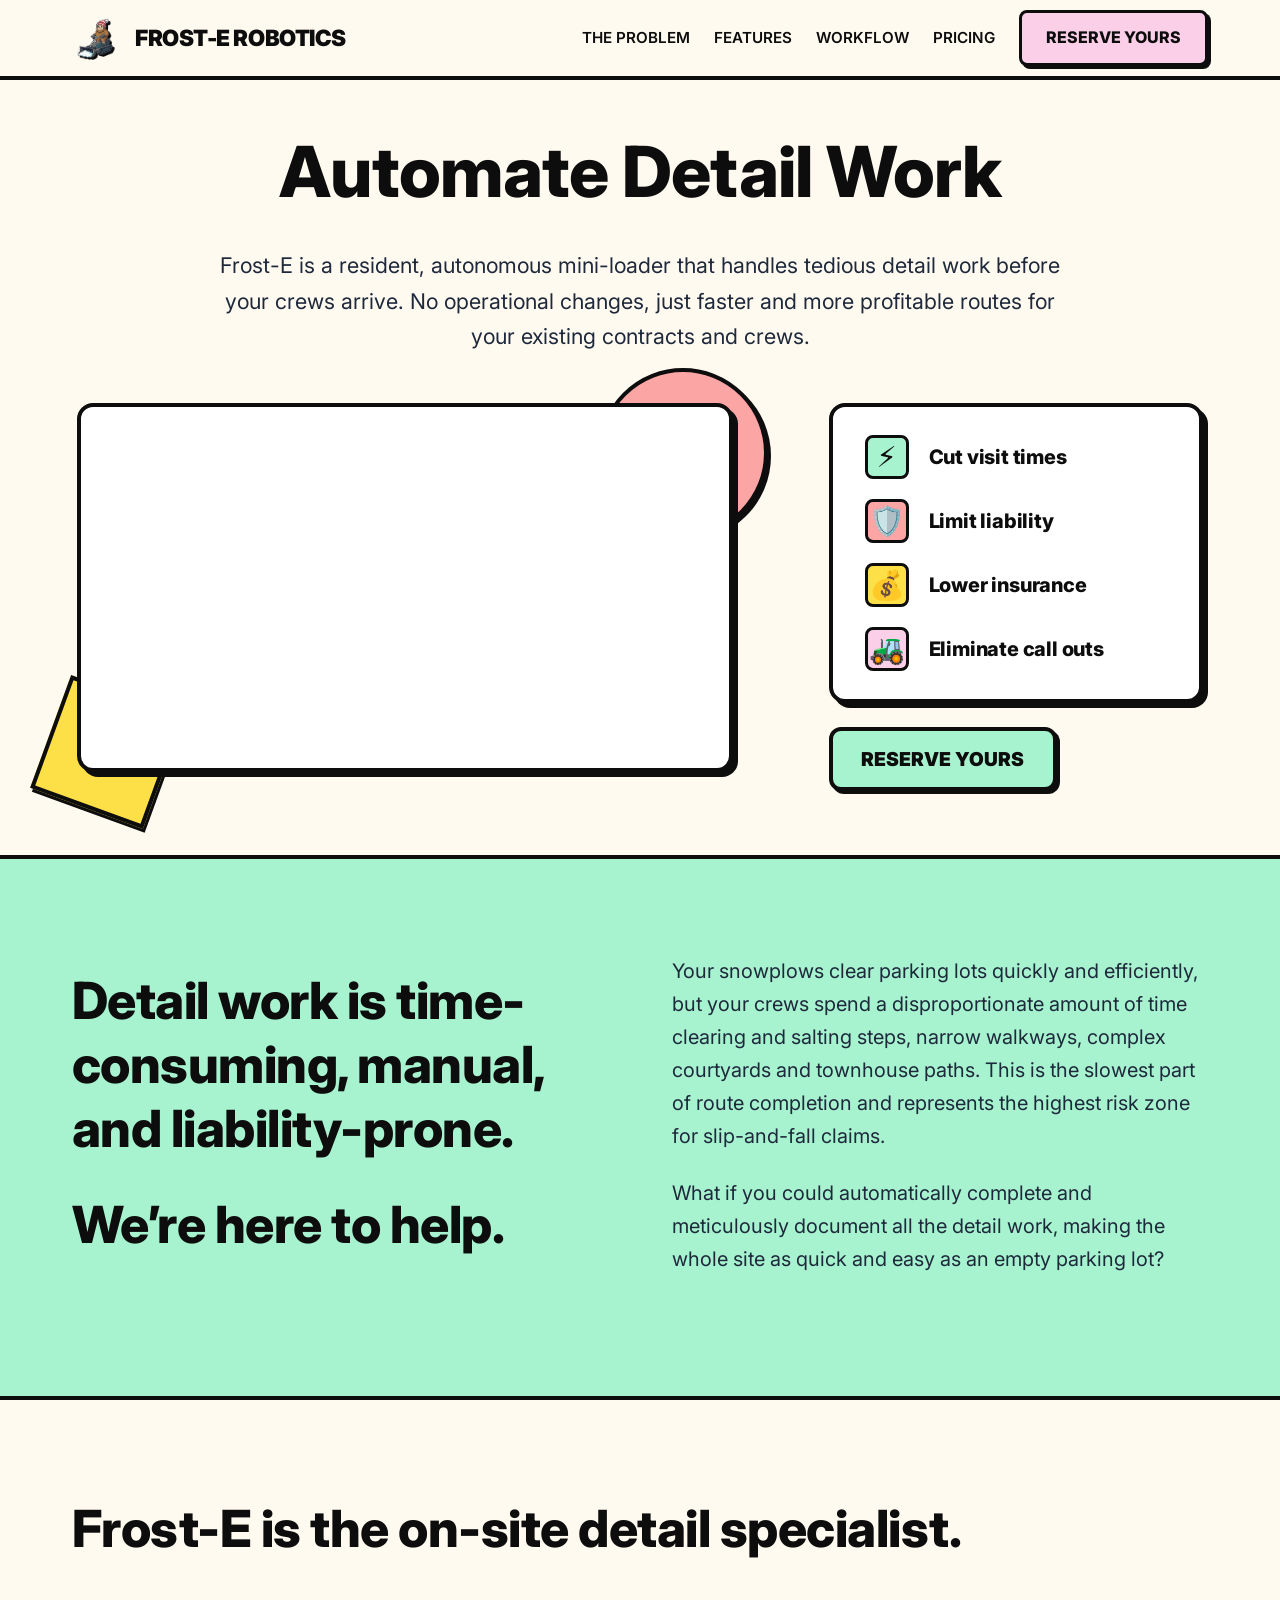
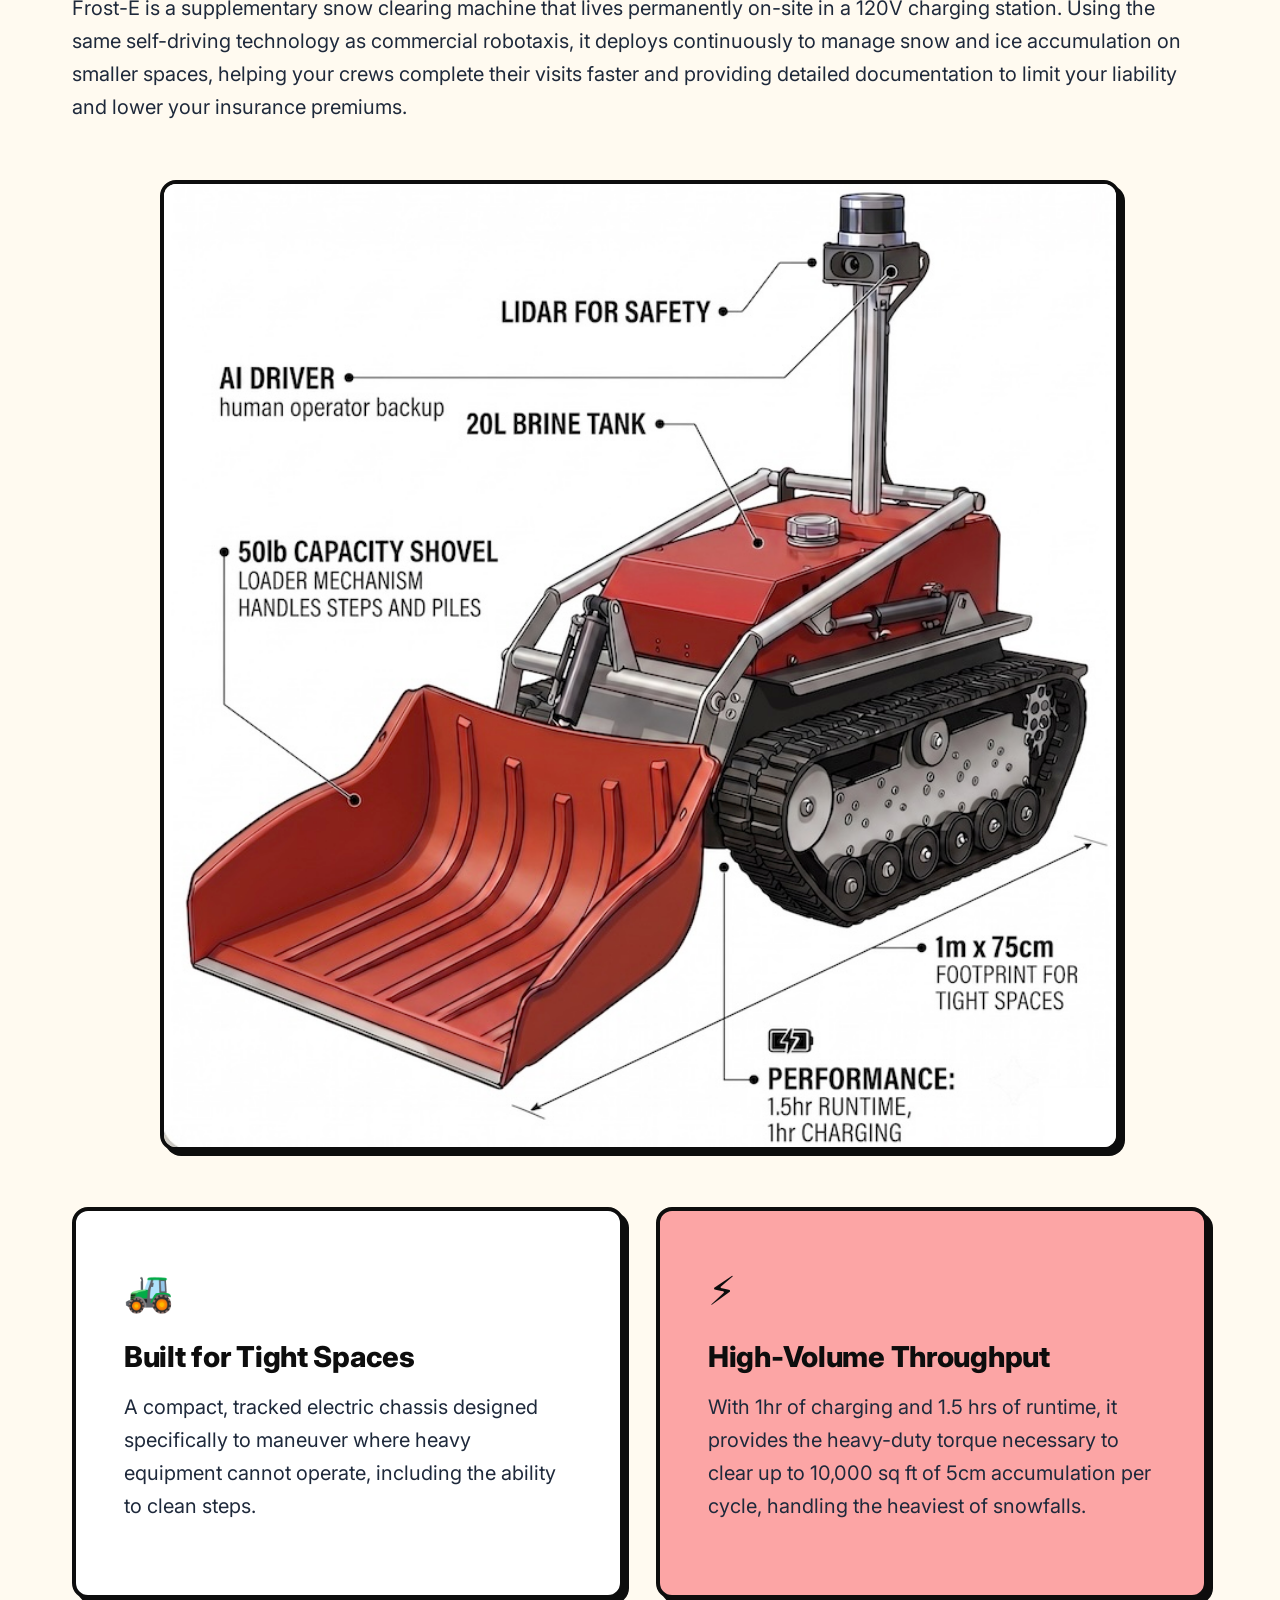
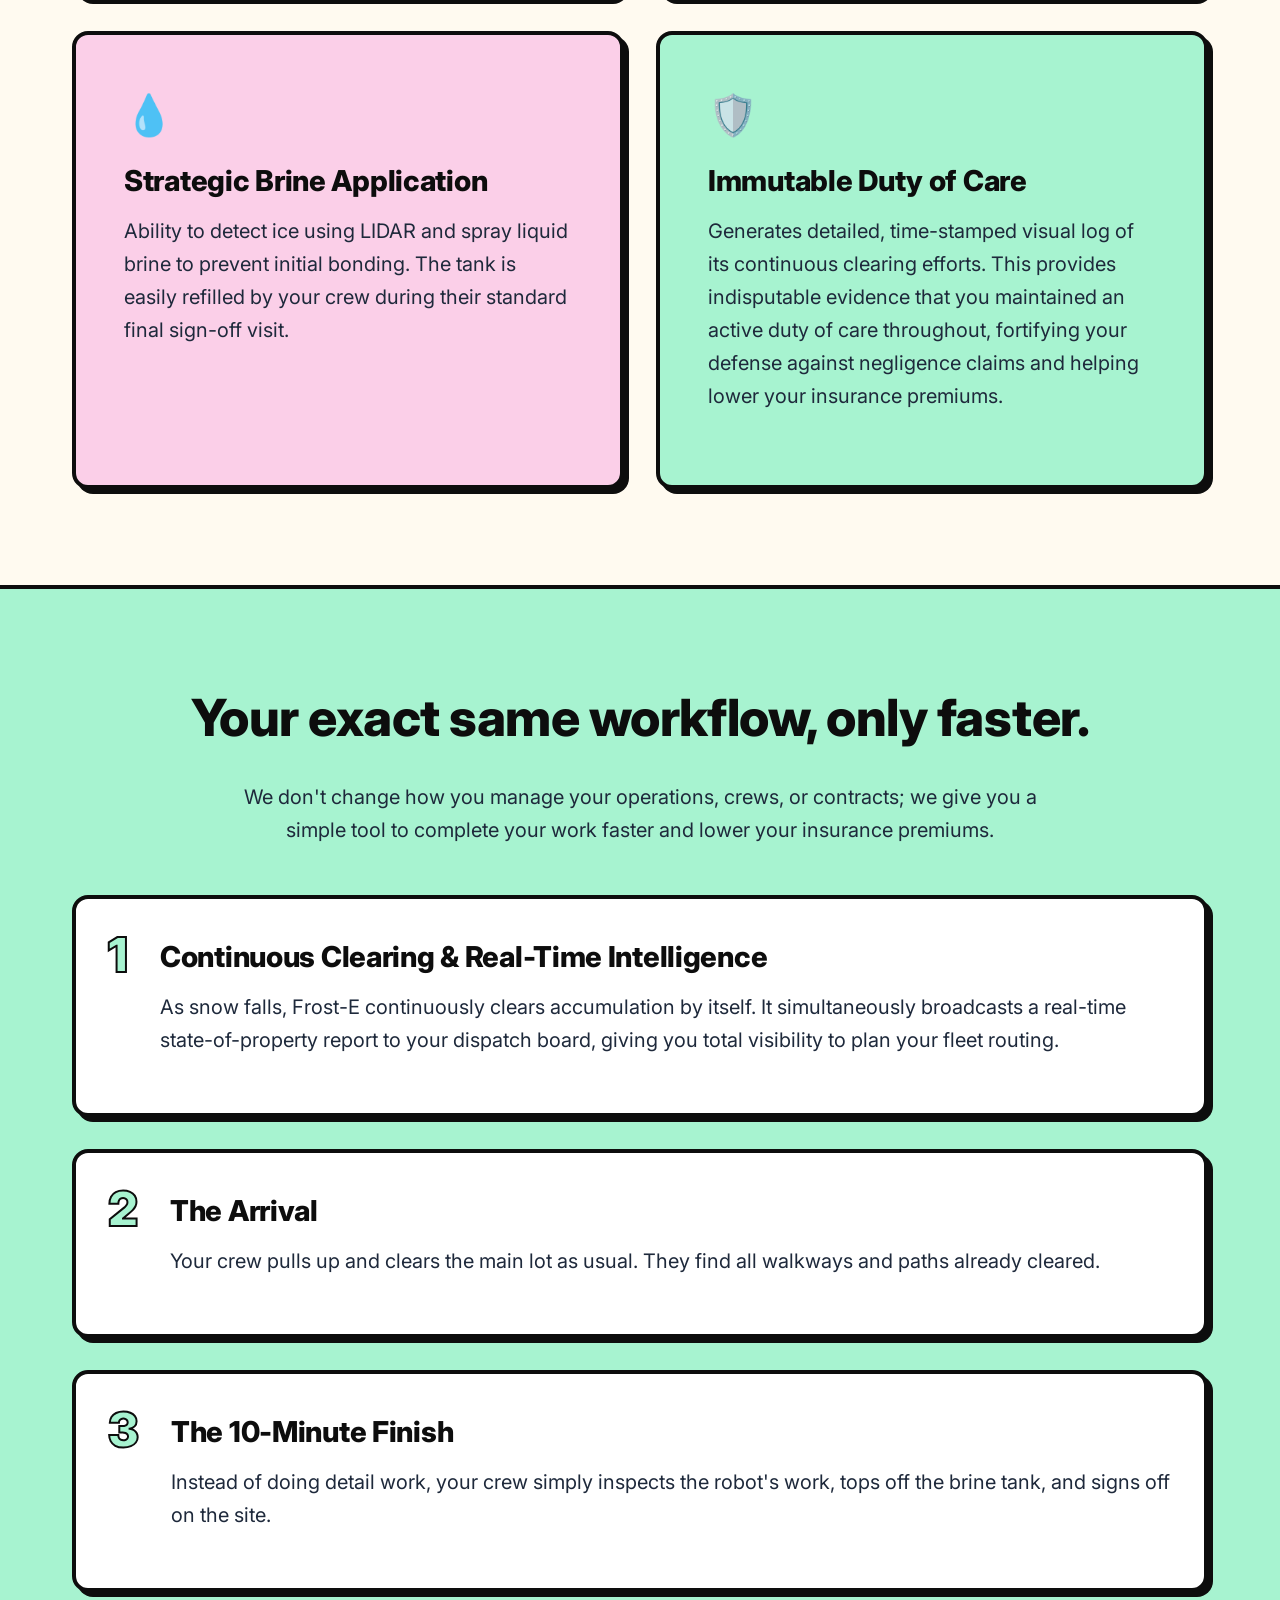
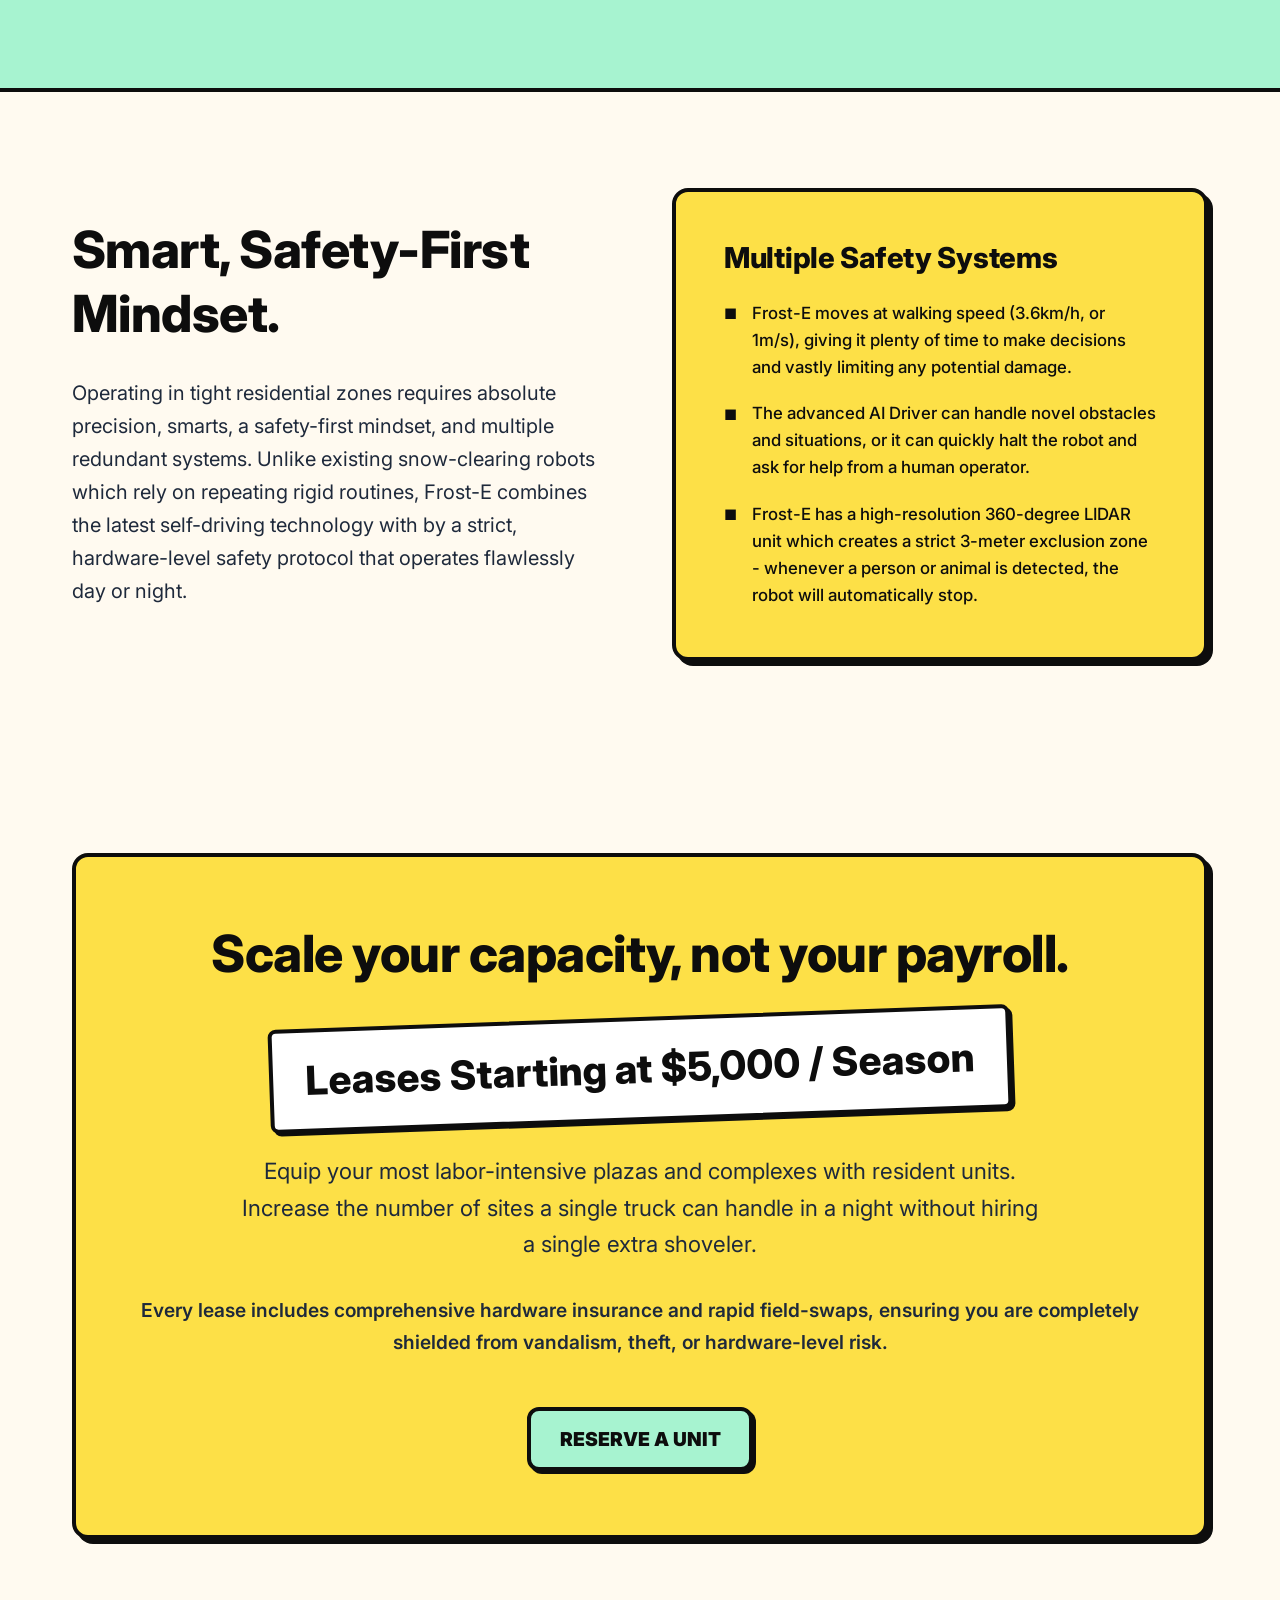
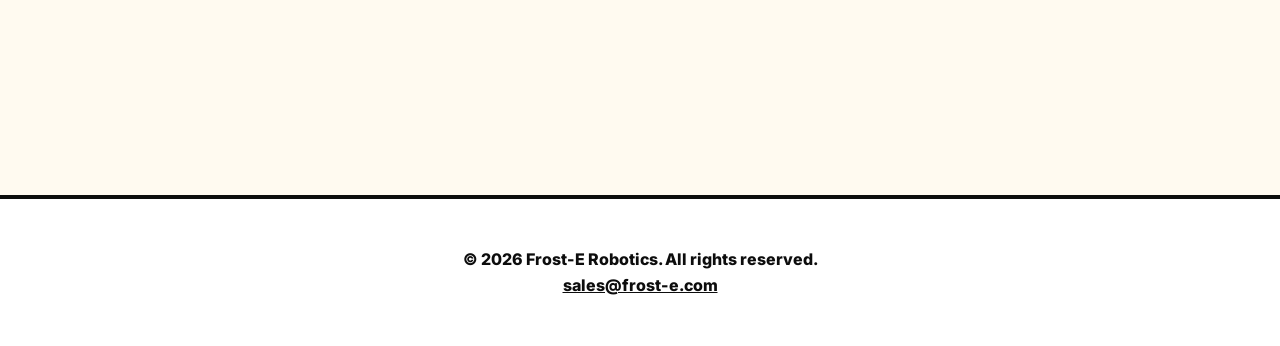
==== commit 092661c5: "made diagram smaller" ====
--- a/index.html
+++ b/index.html
@@ -109,7 +109,7 @@
         premiums.</p>
 
       <div class="diagram-wrapper">
-        <img src="images/diagram.png" alt="Frost-E Robot Diagram" class="solution-diagram" />
+        <img src="images/diagram.jpg" alt="Frost-E Robot Diagram" class="solution-diagram" />
       </div>
 
       <div class="features-grid">
